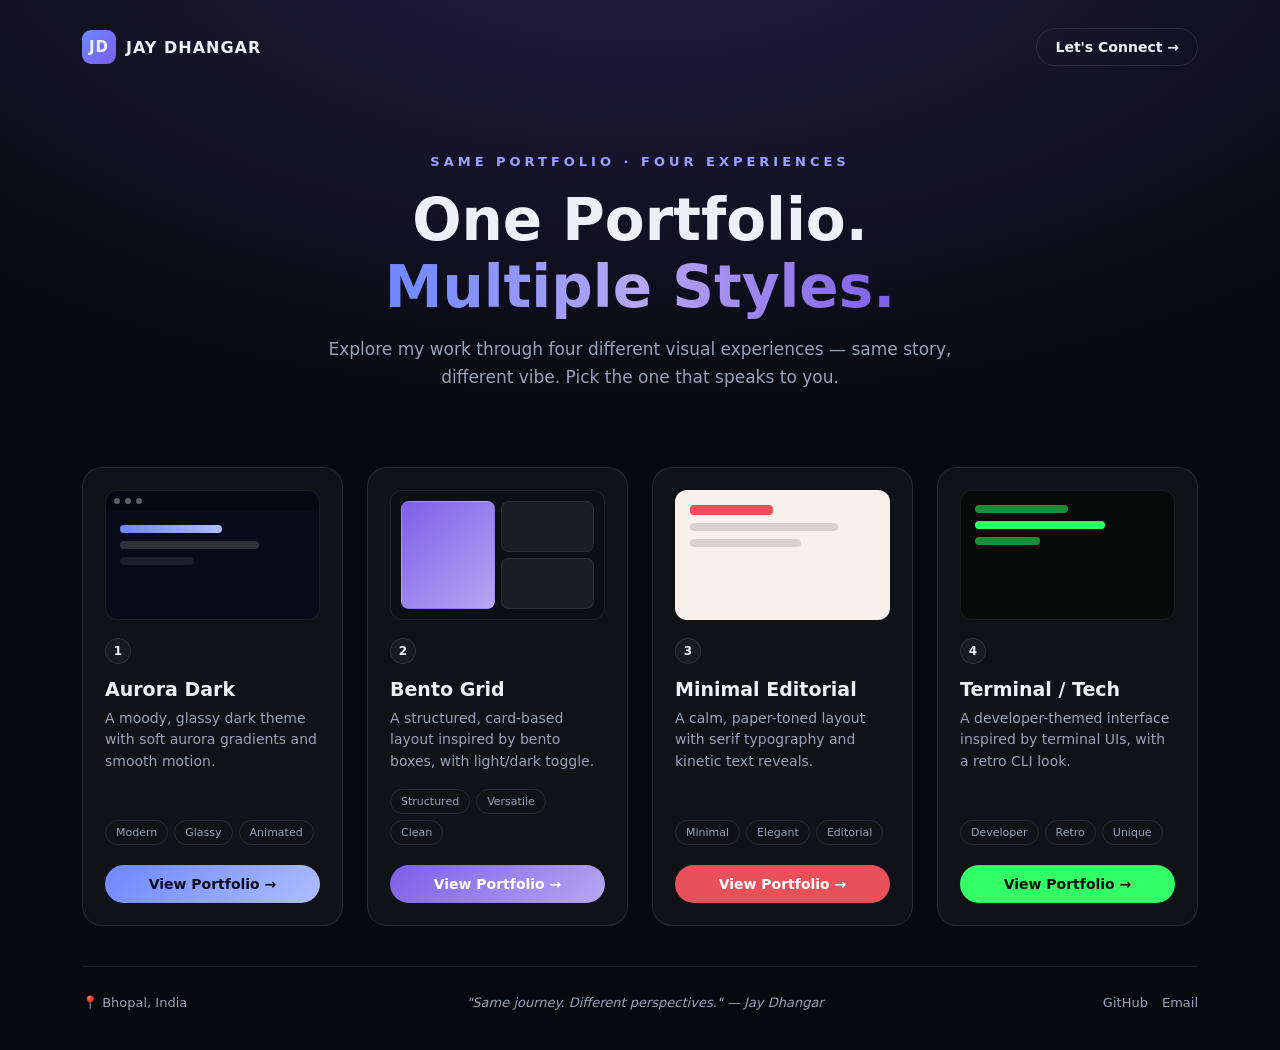
==== index.html @ 42e05da4 "Initial plug-and-play portfolio hub with 4 style pages Landing page links out to four standalone por" ====
<!DOCTYPE html>
<html lang="en">
<head>
<meta charset="UTF-8">
<meta name="viewport" content="width=device-width, initial-scale=1.0">
<title>Jay Dhangar | Portfolio Hub</title>
<meta name="description" content="Jay Dhangar — AI Engineer / Generative AI Engineer. Pick a portfolio experience.">
<style>
  :root {
    --bg: #08090f; --bg2: #0d0f18; --text: #eef0f8; --muted: #9aa1b8;
    --border: rgba(255,255,255,0.1); --glass: rgba(255,255,255,0.04);
  }
  * { box-sizing: border-box; margin: 0; padding: 0; }
  body {
    background: radial-gradient(ellipse 80% 50% at 50% -10%, rgba(124,95,232,0.25), transparent),
                var(--bg);
    color: var(--text); font-family: 'Segoe UI', system-ui, sans-serif;
    min-height: 100vh; -webkit-font-smoothing: antialiased;
  }
  .wrap { max-width: 1180px; margin: 0 auto; padding: 0 32px; }

  header { display: flex; align-items: center; justify-content: space-between; padding: 28px 0; }
  .logo { display: flex; align-items: center; gap: 10px; font-weight: 700; letter-spacing: 1px; }
  .logo .mark {
    width: 34px; height: 34px; border-radius: 9px;
    background: linear-gradient(135deg, #6d87ff, #7c5fe8);
    display: flex; align-items: center; justify-content: center; font-size: 15px;
  }
  .connect {
    color: var(--text); text-decoration: none; font-size: 14px; font-weight: 600;
    border: 1px solid var(--border); padding: 10px 18px; border-radius: 30px;
    display: inline-flex; align-items: center; gap: 8px; transition: all .2s;
  }
  .connect:hover { background: var(--glass); border-color: rgba(255,255,255,0.25); }

  .hero { text-align: center; padding: 60px 0 20px; }
  .eyebrow {
    color: #9aa1ff; font-size: 13px; font-weight: 700; letter-spacing: 4px; text-transform: uppercase;
  }
  h1 { font-size: clamp(34px, 6vw, 58px); margin: 18px 0 16px; line-height: 1.15; }
  h1 .grad {
    background: linear-gradient(90deg, #6d87ff, #b6a7f2, #7c5fe8);
    -webkit-background-clip: text; background-clip: text; color: transparent;
  }
  .sub { color: var(--muted); font-size: 17px; max-width: 640px; margin: 0 auto; line-height: 1.6; }

  .grid {
    display: grid; grid-template-columns: repeat(auto-fit, minmax(250px, 1fr));
    gap: 24px; padding: 56px 0 40px;
  }
  .card {
    background: var(--glass); border: 1px solid var(--border); border-radius: 20px;
    padding: 22px; display: flex; flex-direction: column; text-decoration: none; color: var(--text);
    transition: transform .25s ease, border-color .25s ease, box-shadow .25s ease;
  }
  .card:hover { transform: translateY(-6px); border-color: var(--acc, rgba(255,255,255,0.3));
    box-shadow: 0 16px 40px -12px rgba(0,0,0,0.5); }

  .preview {
    height: 130px; border-radius: 12px; margin-bottom: 18px; position: relative; overflow: hidden;
    border: 1px solid rgba(255,255,255,0.08);
  }
  .preview .bar { height: 20px; background: rgba(0,0,0,0.25); display: flex; align-items: center; gap: 5px; padding: 0 8px; }
  .preview .bar span { width: 6px; height: 6px; border-radius: 50%; background: rgba(255,255,255,0.35); }
  .preview .body { padding: 14px; }
  .preview .ln { height: 8px; border-radius: 4px; margin-bottom: 8px; }

  .num {
    width: 26px; height: 26px; border-radius: 50%; font-size: 12px; font-weight: 700;
    display: flex; align-items: center; justify-content: center; margin-bottom: 14px;
    background: var(--glass); border: 1px solid var(--border);
  }
  .card h3 { font-size: 19px; margin-bottom: 8px; }
  .card p.desc { color: var(--muted); font-size: 14px; line-height: 1.55; margin-bottom: 16px; flex: 1; }
  .tags { display: flex; flex-wrap: wrap; gap: 6px; margin-bottom: 20px; }
  .tags span {
    font-size: 11px; padding: 5px 10px; border-radius: 20px; border: 1px solid var(--border);
    color: var(--muted);
  }
  .cta {
    display: inline-flex; align-items: center; justify-content: center; gap: 6px;
    padding: 11px 0; border-radius: 30px; font-size: 14px; font-weight: 700;
    background: var(--acc, #fff); color: var(--onacc, #08090f); transition: filter .2s;
  }
  .card:hover .cta { filter: brightness(1.1); }

  /* per-card theme accents */
  .c-aurora { --acc: linear-gradient(135deg,#6d87ff,#aebdff); --onacc:#0a0e1f; }
  .c-aurora .preview { background: #090c18; }
  .c-aurora .preview .ln:nth-child(1) { background: linear-gradient(90deg,#6d87ff,#aebdff); width: 55%; }
  .c-aurora .preview .ln:nth-child(2) { background: rgba(255,255,255,0.15); width: 75%; }
  .c-aurora .preview .ln:nth-child(3) { background: rgba(255,255,255,0.08); width: 40%; }

  .c-bento { --acc: linear-gradient(135deg,#7c5fe8,#b6a7f2); --onacc:#fff; }
  .c-bento .preview { background: #0d0f16; display: grid; grid-template-columns: 1fr 1fr; gap: 6px; padding: 10px; }
  .c-bento .preview .box { border-radius: 8px; background: rgba(255,255,255,0.06); border: 1px solid rgba(255,255,255,0.08); }
  .c-bento .preview .box.a { background: linear-gradient(135deg,#7c5fe8,#b6a7f2); grid-row: span 2; }

  .c-kinetic { --acc: #e8505b; --onacc: #fff; }
  .c-kinetic .preview { background: #f6f2ea; }
  .c-kinetic .preview .ln { background: #16130f22; }
  .c-kinetic .preview .ln:nth-child(1) { background: #e8505b; width: 45%; height: 10px; }
  .c-kinetic .preview .ln:nth-child(2) { width: 80%; }
  .c-kinetic .preview .ln:nth-child(3) { width: 60%; }

  .c-terminal { --acc: #33ff66; --onacc: #07130a; }
  .c-terminal .preview { background: #070a08; font-family: Consolas, monospace; }
  .c-terminal .preview .ln { background: #1c8c38; }
  .c-terminal .preview .ln:nth-child(1) { width: 50%; }
  .c-terminal .preview .ln:nth-child(2) { background: #33ff66; width: 70%; }
  .c-terminal .preview .ln:nth-child(3) { width: 35%; }

  footer {
    border-top: 1px solid var(--border); padding: 28px 0 40px;
    display: flex; align-items: center; justify-content: space-between; flex-wrap: wrap; gap: 16px;
    color: var(--muted); font-size: 13px;
  }
  footer .quote { text-align: center; flex: 1; font-style: italic; }
  footer .social { display: flex; gap: 14px; }
  footer .social a { color: var(--muted); text-decoration: none; }
  footer .social a:hover { color: var(--text); }

  @media (max-width: 640px) {
    header, footer { flex-direction: column; text-align: center; }
  }
</style>
</head>
<body>
  <div class="wrap">
    <header>
      <div class="logo"><span class="mark">JD</span> JAY DHANGAR</div>
      <a class="connect" href="mailto:dhangarjay447@gmail.com">Let's Connect →</a>
    </header>

    <section class="hero">
      <div class="eyebrow">Same Portfolio · Four Experiences</div>
      <h1>One Portfolio.<br><span class="grad">Multiple Styles.</span></h1>
      <p class="sub">Explore my work through four different visual experiences — same story, different vibe. Pick the one that speaks to you.</p>
    </section>

    <div class="grid">
      <a class="card c-aurora" href="portfolio-aurora.html">
        <div class="preview"><div class="bar"><span></span><span></span><span></span></div>
          <div class="body"><div class="ln"></div><div class="ln"></div><div class="ln"></div></div></div>
        <div class="num">1</div>
        <h3>Aurora Dark</h3>
        <p class="desc">A moody, glassy dark theme with soft aurora gradients and smooth motion.</p>
        <div class="tags"><span>Modern</span><span>Glassy</span><span>Animated</span></div>
        <span class="cta">View Portfolio →</span>
      </a>

      <a class="card c-bento" href="portfolio-bento.html">
        <div class="preview"><div class="box a"></div><div class="box"></div><div class="box"></div></div>
        <div class="num">2</div>
        <h3>Bento Grid</h3>
        <p class="desc">A structured, card-based layout inspired by bento boxes, with light/dark toggle.</p>
        <div class="tags"><span>Structured</span><span>Versatile</span><span>Clean</span></div>
        <span class="cta">View Portfolio →</span>
      </a>

      <a class="card c-kinetic" href="portfolio-kinetic.html">
        <div class="preview" style="padding:14px"><div class="ln" style="border-radius:4px;margin-bottom:8px"></div><div class="ln" style="height:8px;border-radius:4px;margin-bottom:8px"></div><div class="ln" style="height:8px;border-radius:4px"></div></div>
        <div class="num">3</div>
        <h3>Minimal Editorial</h3>
        <p class="desc">A calm, paper-toned layout with serif typography and kinetic text reveals.</p>
        <div class="tags"><span>Minimal</span><span>Elegant</span><span>Editorial</span></div>
        <span class="cta">View Portfolio →</span>
      </a>

      <a class="card c-terminal" href="portfolio-terminal.html">
        <div class="preview" style="padding:14px"><div class="ln" style="height:8px;border-radius:4px;margin-bottom:8px"></div><div class="ln" style="height:8px;border-radius:4px;margin-bottom:8px"></div><div class="ln" style="height:8px;border-radius:4px"></div></div>
        <div class="num">4</div>
        <h3>Terminal / Tech</h3>
        <p class="desc">A developer-themed interface inspired by terminal UIs, with a retro CLI look.</p>
        <div class="tags"><span>Developer</span><span>Retro</span><span>Unique</span></div>
        <span class="cta">View Portfolio →</span>
      </a>
    </div>

    <footer>
      <span>📍 Bhopal, India</span>
      <span class="quote">"Same journey. Different perspectives." — Jay Dhangar</span>
      <div class="social">
        <a href="https://github.com/JayDhangar" target="_blank">GitHub</a>
        <a href="mailto:dhangarjay447@gmail.com">Email</a>
      </div>
    </footer>
  </div>
</body>
</html>
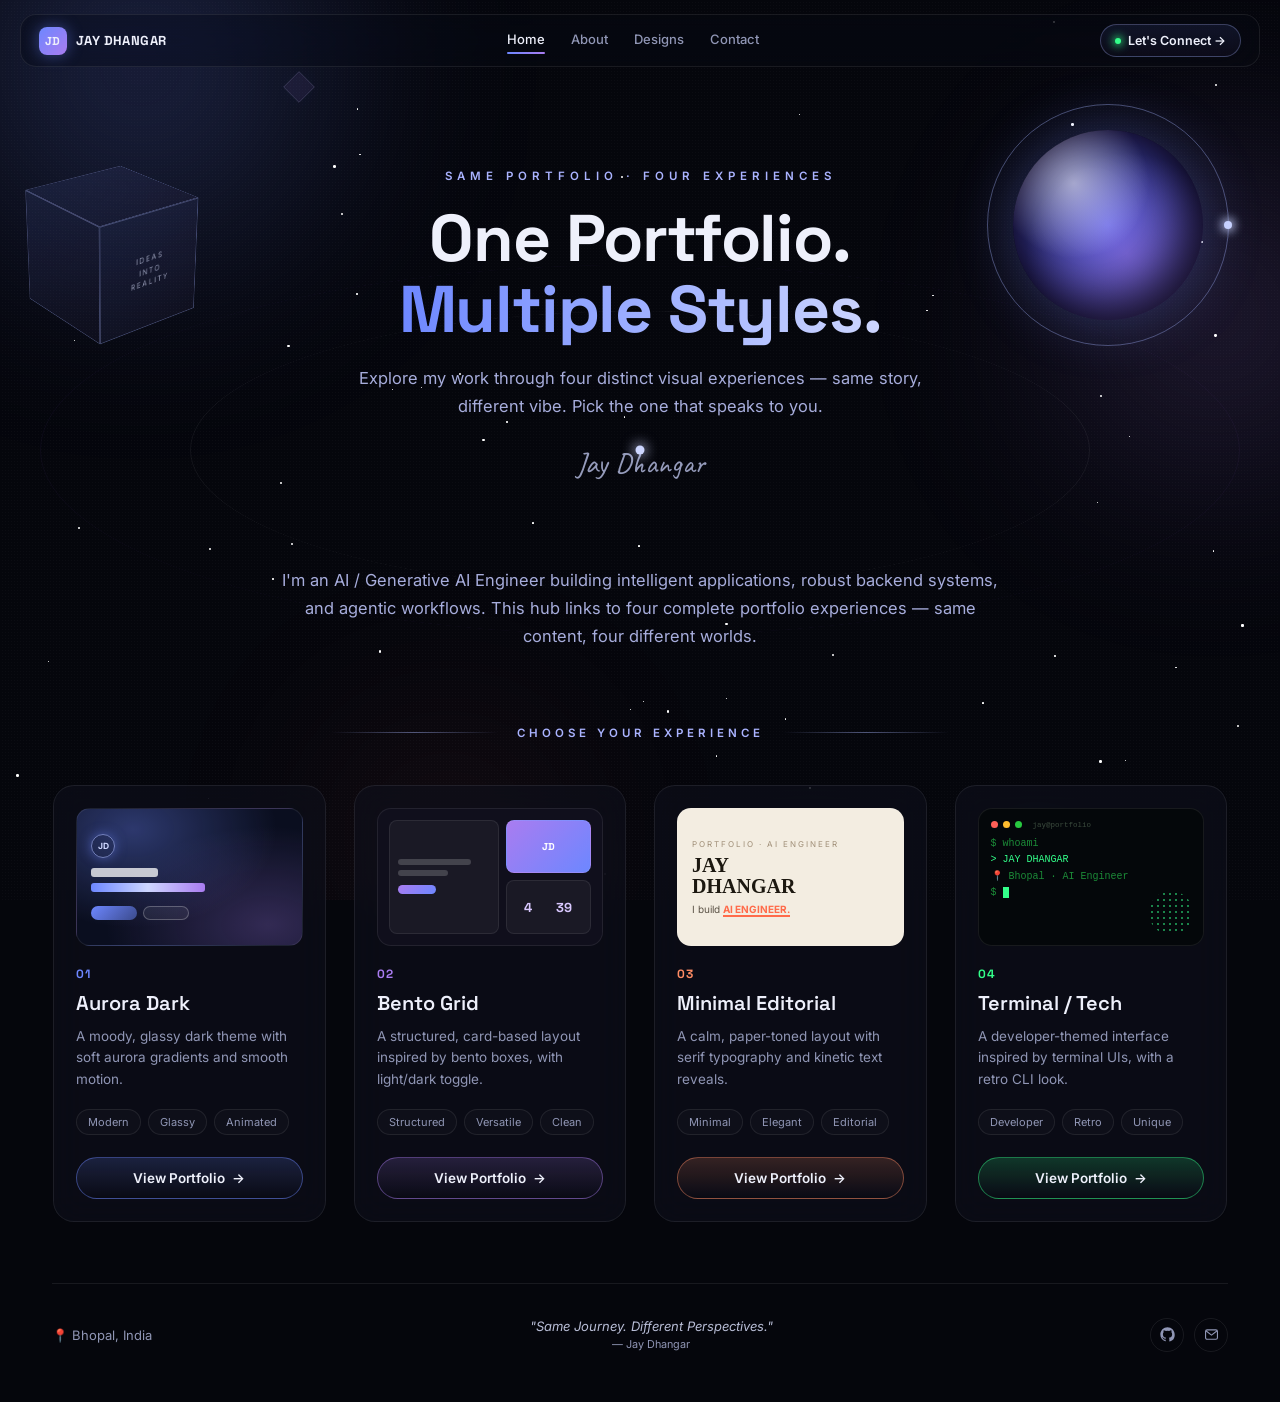
==== commit d5874d5f: "Rebuild landing page as a cinematic interactive design selector - Move portfolio HTML files into a p" ====
--- a/index.html
+++ b/index.html
@@ -4,187 +4,640 @@
 <meta charset="UTF-8">
 <meta name="viewport" content="width=device-width, initial-scale=1.0">
 <title>Jay Dhangar | Portfolio Hub</title>
-<meta name="description" content="Jay Dhangar — AI Engineer / Generative AI Engineer. Pick a portfolio experience.">
+<meta name="description" content="Jay Dhangar — AI Engineer / Generative AI Engineer. One portfolio, four visual experiences.">
+<link rel="preconnect" href="https://fonts.googleapis.com">
+<link rel="preconnect" href="https://fonts.gstatic.com" crossorigin>
+<link href="https://fonts.googleapis.com/css2?family=Space+Grotesk:wght@400;500;600;700&family=Inter:wght@400;500;600&family=Caveat:wght@600&display=swap" rel="stylesheet">
 <style>
   :root {
-    --bg: #08090f; --bg2: #0d0f18; --text: #eef0f8; --muted: #9aa1b8;
-    --border: rgba(255,255,255,0.1); --glass: rgba(255,255,255,0.04);
+    --bg: #05060c;
+    --text: #eef0fb;
+    --muted: #9096b5;
+    --border: rgba(255,255,255,0.08);
+    --glass: rgba(255,255,255,0.035);
+    --ease: cubic-bezier(.16,.84,.44,1);
   }
   * { box-sizing: border-box; margin: 0; padding: 0; }
+  html { scroll-behavior: smooth; }
   body {
-    background: radial-gradient(ellipse 80% 50% at 50% -10%, rgba(124,95,232,0.25), transparent),
-                var(--bg);
-    color: var(--text); font-family: 'Segoe UI', system-ui, sans-serif;
-    min-height: 100vh; -webkit-font-smoothing: antialiased;
-  }
-  .wrap { max-width: 1180px; margin: 0 auto; padding: 0 32px; }
-
-  header { display: flex; align-items: center; justify-content: space-between; padding: 28px 0; }
-  .logo { display: flex; align-items: center; gap: 10px; font-weight: 700; letter-spacing: 1px; }
-  .logo .mark {
-    width: 34px; height: 34px; border-radius: 9px;
-    background: linear-gradient(135deg, #6d87ff, #7c5fe8);
-    display: flex; align-items: center; justify-content: center; font-size: 15px;
+    background: var(--bg); color: var(--text);
+    font-family: 'Inter', system-ui, sans-serif;
+    min-height: 100vh; overflow-x: hidden; -webkit-font-smoothing: antialiased;
+    position: relative;
+  }
+  h1, h2, h3, .brand { font-family: 'Space Grotesk', system-ui, sans-serif; }
+  a { color: inherit; }
+  .wrap { max-width: 1240px; margin: 0 auto; padding: 0 32px; position: relative; z-index: 2; }
+
+  /* ================= BACKGROUND LAYERS ================= */
+  .bg-fixed { position: fixed; inset: 0; z-index: 0; overflow: hidden; pointer-events: none; }
+  .bg-fixed .grain {
+    position: absolute; inset: -200px;
+    background-image: radial-gradient(rgba(255,255,255,0.55) 0.6px, transparent 0.6px);
+    background-size: 3px 3px; opacity: 0.045; mix-blend-mode: overlay;
+    animation: grainshift 50s linear infinite;
+  }
+  @keyframes grainshift { to { background-position: 60px 90px; } }
+
+  .blob { position: absolute; border-radius: 50%; filter: blur(90px); opacity: 0.5; animation: drift 28s ease-in-out infinite; }
+  .blob.b1 { width: 46vw; height: 46vw; top: -18vw; left: -12vw; background: radial-gradient(circle, rgba(109,135,255,0.55), transparent 70%); }
+  .blob.b2 { width: 38vw; height: 38vw; top: 8vh; right: -14vw; background: radial-gradient(circle, rgba(169,124,240,0.45), transparent 70%); animation-delay: -8s; animation-duration: 34s; }
+  .blob.b3 { width: 30vw; height: 30vw; bottom: -10vw; left: 20vw; background: radial-gradient(circle, rgba(255,107,107,0.2), transparent 70%); animation-delay: -14s; animation-duration: 32s; }
+  @keyframes drift {
+    0%, 100% { transform: translate(0,0) scale(1); }
+    33% { transform: translate(3vw, 4vh) scale(1.08); }
+    66% { transform: translate(-3vw, -2vh) scale(0.96); }
+  }
+
+  #stars { position: absolute; inset: -5% -5% -5% -5%; animation: starsdrift 140s linear infinite alternate; }
+  @keyframes starsdrift { to { transform: translate(-1.5%, 1.5%); } }
+  .star { position: absolute; width: 2px; height: 2px; background: #fff; border-radius: 50%; animation: twinkle 4s ease-in-out infinite; }
+  @keyframes twinkle { 0%, 100% { opacity: 0.15; } 50% { opacity: 0.9; } }
+
+  .orbit-ring {
+    position: absolute; top: 50%; left: 50%; border: 1px solid rgba(255,255,255,0.06);
+    border-radius: 50%; transform: translate(-50%,-50%) rotateX(72deg); animation: spin 70s linear infinite;
+  }
+  .orbit-ring.r1 { width: 900px; height: 900px; }
+  .orbit-ring.r2 { width: 1200px; height: 1200px; border-color: rgba(169,124,240,0.05); animation-duration: 100s; animation-direction: reverse; }
+  @keyframes spin { to { transform: translate(-50%,-50%) rotateX(72deg) rotate(360deg); } }
+
+  /* floating geometric shapes: outer = scroll parallax (JS), mid = ambient bob (CSS), inner = self rotation (CSS) */
+  .pf-cube { position: absolute; top: 190px; left: 4%; will-change: transform; }
+  .cube-wrap { perspective: 900px; width: 120px; height: 120px; animation: bob 7s ease-in-out infinite; }
+  .cube {
+    position: relative; width: 100%; height: 100%; transform-style: preserve-3d;
+    transform: rotateX(-24deg) rotateY(38deg); animation: cubeSway 11s ease-in-out infinite;
+  }
+  .cube .face {
+    position: absolute; width: 120px; height: 120px; backface-visibility: hidden;
+    border: 1px solid rgba(169,183,255,0.32);
+    background: linear-gradient(135deg, rgba(109,135,255,0.10), rgba(169,124,240,0.04));
+  }
+  .cube .face.front  { transform: translateZ(60px); display:flex; align-items:center; justify-content:center; }
+  .cube .face.back   { transform: translateZ(-60px) rotateY(180deg); }
+  .cube .face.right  { transform: rotateY(90deg) translateZ(60px); }
+  .cube .face.left   { transform: rotateY(-90deg) translateZ(60px); }
+  .cube .face.top    { transform: rotateX(90deg) translateZ(60px); }
+  .cube .face.bottom { transform: rotateX(-90deg) translateZ(60px); }
+  .cube .face.front span { font-size: 8px; letter-spacing: 2px; color: rgba(220,226,255,0.65); text-align: center; line-height: 1.6; }
+  @keyframes cubeSway { 0%,100% { transform: rotateX(-24deg) rotateY(28deg); } 50% { transform: rotateX(-20deg) rotateY(48deg); } }
+  @keyframes bob { 0%,100% { transform: translateY(0); } 50% { transform: translateY(-18px); } }
+
+  .pf-sphere { position: absolute; top: 130px; right: 6%; will-change: transform; }
+  .sphere-wrap { position: relative; width: 190px; height: 190px; animation: bob 9s ease-in-out infinite; animation-delay: -3s; }
+  .sphere {
+    width: 100%; height: 100%; border-radius: 50%; position: relative;
+    background:
+      radial-gradient(circle at 32% 28%, rgba(255,255,255,0.55), transparent 40%),
+      radial-gradient(circle at 60% 65%, rgba(169,124,240,0.5), transparent 60%),
+      radial-gradient(circle at 50% 50%, #4a5ee0, #1a1440 75%);
+    box-shadow: 0 0 60px rgba(109,135,255,0.32), inset -14px -14px 40px rgba(0,0,0,0.5);
+  }
+  .sphere-ring {
+    position: absolute; inset: -26px; border: 1px solid rgba(169,183,255,0.38); border-radius: 50%;
+    animation: ringspin 14s linear infinite;
+  }
+  .sphere-ring::after {
+    content: ''; position: absolute; width: 8px; height: 8px; border-radius: 50%;
+    background: #cdd6ff; box-shadow: 0 0 10px 3px rgba(205,214,255,0.8);
+    top: 50%; left: 100%; margin: -4px 0 0 -4px;
+  }
+  @keyframes ringspin { from { transform: rotate(-18deg) scaleY(0.32); } to { transform: rotate(342deg) scaleY(0.32); } }
+
+  .shard { position: absolute; opacity: 0.45; animation: bob 8s ease-in-out infinite; }
+  .shard svg { display: block; filter: drop-shadow(0 0 10px rgba(109,135,255,0.3)); }
+  .shard.s1 { top: 70px; left: 22%; animation-delay: -2s; width: 34px; }
+  .shard.s2 { bottom: 60px; right: 18%; animation-delay: -5s; width: 26px; }
+
+  @media (max-width: 900px) {
+    .pf-cube, .pf-sphere, .shard, .orbit-ring { display: none; }
+  }
+
+  /* ambient per-card lighting, sits above bg, below content */
+  .ambient-glow {
+    position: fixed; inset: 0; z-index: 1; pointer-events: none; opacity: 0;
+    mix-blend-mode: screen; transition: opacity .8s ease;
+  }
+  .ambient-glow[data-theme="aurora"]   { background: radial-gradient(circle at 25% 15%, rgba(109,135,255,0.4), transparent 62%); }
+  .ambient-glow[data-theme="bento"]    { background: radial-gradient(circle at 75% 20%, rgba(169,124,240,0.4), transparent 62%); }
+  .ambient-glow[data-theme="kinetic"]  { background: radial-gradient(circle at 50% 25%, rgba(255,140,100,0.32), transparent 62%); }
+  .ambient-glow[data-theme="terminal"] { background: radial-gradient(circle at 50% 75%, rgba(51,255,138,0.3), transparent 62%); }
+  .ambient-glow.active { opacity: 1; }
+
+  /* custom cursor */
+  .cursor {
+    position: fixed; top: 0; left: 0; width: 9px; height: 9px; border-radius: 50%;
+    background: #cdd6ff; box-shadow: 0 0 12px 3px rgba(205,214,255,.55);
+    pointer-events: none; z-index: 999; transform: translate(-50%,-50%);
+    display: flex; align-items: center; justify-content: center;
+    transition: width .3s var(--ease), height .3s var(--ease), background .3s ease, box-shadow .3s ease;
+  }
+  .cursor .cursor-label { opacity: 0; font-size: 9px; letter-spacing: 1.5px; font-weight: 700; color: #05060c; transition: opacity .2s ease; white-space: nowrap; }
+  .cursor.hover-card { width: 58px; height: 58px; background: rgba(238,240,251,0.92); box-shadow: 0 0 24px rgba(205,214,255,.35); }
+  .cursor.hover-card .cursor-label { opacity: 1; }
+  body.has-cursor, body.has-cursor a, body.has-cursor .card { cursor: none; }
+
+  /* ================= HEADER ================= */
+  header { position: sticky; top: 0; z-index: 20; padding: 14px 0; }
+  .header-inner {
+    max-width: 1240px; margin: 0 auto; padding: 9px 18px;
+    display: flex; align-items: center; justify-content: space-between;
+    background: rgba(9,10,18,0.42); backdrop-filter: blur(22px) saturate(150%);
+    border: 1px solid var(--border); border-radius: 16px;
+    transition: padding .35s var(--ease), background .35s ease, border-color .3s ease, box-shadow .3s ease;
+  }
+  .header-inner:hover { border-color: rgba(169,183,255,0.24); box-shadow: 0 0 26px -10px rgba(109,135,255,0.32); }
+  .header-inner.scrolled { padding: 6px 16px; background: rgba(7,8,15,0.72); }
+  .brand { display: flex; align-items: center; gap: 9px; font-weight: 700; letter-spacing: 0.4px; font-size: 13px; }
+  .brand .mark {
+    width: 28px; height: 28px; border-radius: 8px; font-size: 11.5px;
+    background: linear-gradient(135deg, #6d87ff, #a97cf0);
+    display: flex; align-items: center; justify-content: center; font-weight: 700;
+    box-shadow: 0 0 16px rgba(109,135,255,0.45);
+  }
+  nav.mainnav { display: flex; gap: 26px; }
+  nav.mainnav a {
+    text-decoration: none; color: var(--muted); font-size: 13px; font-weight: 500;
+    position: relative; padding-bottom: 3px; transition: color .2s ease;
+  }
+  nav.mainnav a:hover, nav.mainnav a.active { color: var(--text); }
+  nav.mainnav a.active::after {
+    content: ''; position: absolute; left: 0; right: 0; bottom: -4px; height: 2px;
+    background: linear-gradient(90deg, #6d87ff, #a97cf0); border-radius: 2px;
   }
   .connect {
-    color: var(--text); text-decoration: none; font-size: 14px; font-weight: 600;
-    border: 1px solid var(--border); padding: 10px 18px; border-radius: 30px;
-    display: inline-flex; align-items: center; gap: 8px; transition: all .2s;
-  }
-  .connect:hover { background: var(--glass); border-color: rgba(255,255,255,0.25); }
-
-  .hero { text-align: center; padding: 60px 0 20px; }
-  .eyebrow {
-    color: #9aa1ff; font-size: 13px; font-weight: 700; letter-spacing: 4px; text-transform: uppercase;
-  }
-  h1 { font-size: clamp(34px, 6vw, 58px); margin: 18px 0 16px; line-height: 1.15; }
-  h1 .grad {
-    background: linear-gradient(90deg, #6d87ff, #b6a7f2, #7c5fe8);
-    -webkit-background-clip: text; background-clip: text; color: transparent;
-  }
-  .sub { color: var(--muted); font-size: 17px; max-width: 640px; margin: 0 auto; line-height: 1.6; }
-
-  .grid {
-    display: grid; grid-template-columns: repeat(auto-fit, minmax(250px, 1fr));
-    gap: 24px; padding: 56px 0 40px;
-  }
+    text-decoration: none; font-size: 12.5px; font-weight: 600;
+    border: 1px solid rgba(169,183,255,0.3); padding: 8px 14px; border-radius: 30px;
+    display: inline-flex; align-items: center; gap: 7px;
+    background: linear-gradient(180deg, rgba(109,135,255,0.1), rgba(169,124,240,0.04));
+    transition: border-color .25s ease, box-shadow .25s ease;
+  }
+  .connect:hover { border-color: rgba(169,183,255,0.65); box-shadow: 0 0 20px rgba(109,135,255,0.35); }
+  .connect .dot { width: 6px; height: 6px; border-radius: 50%; background: #33ff8a; box-shadow: 0 0 8px 2px rgba(51,255,138,0.8); animation: pulse 1.8s ease-in-out infinite; }
+  @keyframes pulse { 0%,100% { opacity: 1; } 50% { opacity: 0.35; } }
+
+  @media (max-width: 760px) { nav.mainnav { display: none; } }
+
+  /* ================= HERO ================= */
+  .hero { text-align: center; padding: 88px 0 28px; position: relative; }
+  .eyebrow-top { color: #aab3ff; font-size: 11.5px; font-weight: 600; letter-spacing: 5px; text-transform: uppercase; opacity: 0.85; }
+  h1.headline { font-size: clamp(36px, 6.4vw, 66px); margin: 20px 0 18px; line-height: 1.08; font-weight: 700; letter-spacing: -1.2px; }
+  h1.headline .grad {
+    background: linear-gradient(90deg, #6d87ff, #cdd6ff, #a97cf0, #6d87ff);
+    background-size: 300% auto; -webkit-background-clip: text; background-clip: text; color: transparent;
+    animation: gradflow 8s linear infinite;
+  }
+  @keyframes gradflow { to { background-position: 300% center; } }
+  .sub { color: #a7addc; font-size: 16.5px; max-width: 600px; margin: 0 auto; line-height: 1.7; }
+  .signature { font-family: 'Caveat', cursive; font-size: 30px; color: rgba(205,214,255,0.72); margin-top: 24px; transform: rotate(-2deg); display: inline-block; }
+
+  .reveal { opacity: 0; transform: translateY(28px); transition: opacity .8s var(--ease), transform .8s var(--ease); }
+  .reveal.in { opacity: 1; transform: translateY(0); }
+
+  /* choose-your-experience transition */
+  .choose { display: flex; align-items: center; gap: 18px; max-width: 620px; margin: 76px auto 0; }
+  .choose-line { flex: 1; height: 1px; background: linear-gradient(90deg, transparent, rgba(169,183,255,.45), transparent); position: relative; overflow: hidden; }
+  .choose-line::after {
+    content: ''; position: absolute; top: 0; bottom: 0; width: 40%; left: -40%;
+    background: linear-gradient(90deg, transparent, rgba(255,255,255,.9), transparent);
+    animation: sweep 5s ease-in-out infinite;
+  }
+  @keyframes sweep { 0% { left: -40%; } 100% { left: 100%; } }
+  .choose-text { font-size: 11.5px; letter-spacing: 4px; text-transform: uppercase; color: #aab3ff; white-space: nowrap; font-weight: 600; }
+
+  /* ================= CARDS ================= */
+  .grid { display: grid; grid-template-columns: repeat(auto-fit, minmax(255px, 1fr)); gap: 26px; padding: 44px 0 30px; perspective: 1400px; }
   .card {
-    background: var(--glass); border: 1px solid var(--border); border-radius: 20px;
-    padding: 22px; display: flex; flex-direction: column; text-decoration: none; color: var(--text);
-    transition: transform .25s ease, border-color .25s ease, box-shadow .25s ease;
-  }
-  .card:hover { transform: translateY(-6px); border-color: var(--acc, rgba(255,255,255,0.3));
-    box-shadow: 0 16px 40px -12px rgba(0,0,0,0.5); }
+    --acc: #6d87ff; --mx: 50%; --my: 50%; --shx: 0px; --shy: 0px;
+    position: relative; border-radius: 22px; padding: 1px;
+    text-decoration: none; color: var(--text);
+    transform-style: preserve-3d; transition: transform .6s var(--ease), box-shadow .4s ease;
+  }
+  .card-inner {
+    position: relative; border-radius: 21px; height: 100%;
+    background: rgba(16,18,30,0.55); backdrop-filter: blur(16px);
+    border: 1px solid var(--border);
+    padding: 22px; display: flex; flex-direction: column; overflow: hidden;
+    transition: border-color .3s ease;
+  }
+  .card-inner::before {
+    content: ''; position: absolute; inset: 0; border-radius: 21px; opacity: 0; pointer-events: none;
+    background: radial-gradient(320px circle at var(--mx) var(--my), color-mix(in srgb, var(--acc) 28%, transparent), transparent 60%);
+    transition: opacity .3s ease;
+  }
+  .card:hover .card-inner::before { opacity: 1; }
+  .card:hover .card-inner { border-color: color-mix(in srgb, var(--acc) 55%, transparent); }
+  .card:hover {
+    box-shadow: var(--shx) var(--shy) 45px -14px rgba(0,0,0,0.6),
+                0 26px 60px -22px color-mix(in srgb, var(--acc) 42%, transparent),
+                0 0 0 1px color-mix(in srgb, var(--acc) 22%, transparent);
+  }
+  .card-inner::after {
+    content: ''; position: absolute; inset: -1px; border-radius: 22px; padding: 1px; opacity: 0;
+    background: conic-gradient(from calc(var(--mx) * 1deg), var(--acc), transparent 30%, transparent 70%, var(--acc));
+    -webkit-mask: linear-gradient(#000 0 0) content-box, linear-gradient(#000 0 0);
+    -webkit-mask-composite: xor; mask-composite: exclude; transition: opacity .3s ease; pointer-events: none;
+  }
+  .card:hover .card-inner::after { opacity: 0.5; }
+  .sheen {
+    position: absolute; inset: 0; pointer-events: none; opacity: 0; transition: opacity .35s ease;
+    background: linear-gradient(115deg, transparent 32%, rgba(255,255,255,.09) 48%, transparent 64%);
+  }
+  .card:hover .sheen { opacity: 1; }
 
   .preview {
-    height: 130px; border-radius: 12px; margin-bottom: 18px; position: relative; overflow: hidden;
-    border: 1px solid rgba(255,255,255,0.08);
-  }
-  .preview .bar { height: 20px; background: rgba(0,0,0,0.25); display: flex; align-items: center; gap: 5px; padding: 0 8px; }
-  .preview .bar span { width: 6px; height: 6px; border-radius: 50%; background: rgba(255,255,255,0.35); }
-  .preview .body { padding: 14px; }
-  .preview .ln { height: 8px; border-radius: 4px; margin-bottom: 8px; }
-
-  .num {
-    width: 26px; height: 26px; border-radius: 50%; font-size: 12px; font-weight: 700;
-    display: flex; align-items: center; justify-content: center; margin-bottom: 14px;
-    background: var(--glass); border: 1px solid var(--border);
-  }
-  .card h3 { font-size: 19px; margin-bottom: 8px; }
-  .card p.desc { color: var(--muted); font-size: 14px; line-height: 1.55; margin-bottom: 16px; flex: 1; }
-  .tags { display: flex; flex-wrap: wrap; gap: 6px; margin-bottom: 20px; }
-  .tags span {
-    font-size: 11px; padding: 5px 10px; border-radius: 20px; border: 1px solid var(--border);
-    color: var(--muted);
-  }
+    height: 138px; border-radius: 14px; margin-bottom: 20px; position: relative; overflow: hidden;
+    border: 1px solid rgba(255,255,255,0.08); transform: translateZ(20px);
+    transition: transform .5s var(--ease);
+  }
+  .card:hover .preview { transform: translateZ(34px) scale(1.02); }
+
+  .num { font-family: 'Space Grotesk', sans-serif; font-size: 12px; font-weight: 700; letter-spacing: 1px; color: var(--acc); margin-bottom: 8px; transform: translateZ(16px); }
+  .card h3 { font-size: 20px; margin-bottom: 10px; font-weight: 600; transform: translateZ(16px); }
+  .card p.desc { color: var(--muted); font-size: 13.5px; line-height: 1.6; margin-bottom: 18px; flex: 1; transform: translateZ(10px); }
+  .tags { display: flex; flex-wrap: wrap; gap: 7px; margin-bottom: 22px; transform: translateZ(10px); }
+  .tags span { font-size: 11px; padding: 5px 11px; border-radius: 20px; border: 1px solid var(--border); color: var(--muted); background: rgba(255,255,255,0.02); }
   .cta {
-    display: inline-flex; align-items: center; justify-content: center; gap: 6px;
-    padding: 11px 0; border-radius: 30px; font-size: 14px; font-weight: 700;
-    background: var(--acc, #fff); color: var(--onacc, #08090f); transition: filter .2s;
-  }
-  .card:hover .cta { filter: brightness(1.1); }
-
-  /* per-card theme accents */
-  .c-aurora { --acc: linear-gradient(135deg,#6d87ff,#aebdff); --onacc:#0a0e1f; }
-  .c-aurora .preview { background: #090c18; }
-  .c-aurora .preview .ln:nth-child(1) { background: linear-gradient(90deg,#6d87ff,#aebdff); width: 55%; }
-  .c-aurora .preview .ln:nth-child(2) { background: rgba(255,255,255,0.15); width: 75%; }
-  .c-aurora .preview .ln:nth-child(3) { background: rgba(255,255,255,0.08); width: 40%; }
-
-  .c-bento { --acc: linear-gradient(135deg,#7c5fe8,#b6a7f2); --onacc:#fff; }
-  .c-bento .preview { background: #0d0f16; display: grid; grid-template-columns: 1fr 1fr; gap: 6px; padding: 10px; }
-  .c-bento .preview .box { border-radius: 8px; background: rgba(255,255,255,0.06); border: 1px solid rgba(255,255,255,0.08); }
-  .c-bento .preview .box.a { background: linear-gradient(135deg,#7c5fe8,#b6a7f2); grid-row: span 2; }
-
-  .c-kinetic { --acc: #e8505b; --onacc: #fff; }
-  .c-kinetic .preview { background: #f6f2ea; }
-  .c-kinetic .preview .ln { background: #16130f22; }
-  .c-kinetic .preview .ln:nth-child(1) { background: #e8505b; width: 45%; height: 10px; }
-  .c-kinetic .preview .ln:nth-child(2) { width: 80%; }
-  .c-kinetic .preview .ln:nth-child(3) { width: 60%; }
-
-  .c-terminal { --acc: #33ff66; --onacc: #07130a; }
-  .c-terminal .preview { background: #070a08; font-family: Consolas, monospace; }
-  .c-terminal .preview .ln { background: #1c8c38; }
-  .c-terminal .preview .ln:nth-child(1) { width: 50%; }
-  .c-terminal .preview .ln:nth-child(2) { background: #33ff66; width: 70%; }
-  .c-terminal .preview .ln:nth-child(3) { width: 35%; }
-
+    display: inline-flex; align-items: center; justify-content: center; gap: 7px;
+    padding: 12px 0; border-radius: 30px; font-size: 13.5px; font-weight: 600;
+    border: 1px solid color-mix(in srgb, var(--acc) 45%, transparent); color: var(--text);
+    background: linear-gradient(180deg, color-mix(in srgb, var(--acc) 18%, transparent), transparent);
+    transform: translateZ(24px); transition: background .25s ease, border-color .25s ease;
+  }
+  .card:hover .cta { background: linear-gradient(180deg, color-mix(in srgb, var(--acc) 35%, transparent), color-mix(in srgb, var(--acc) 8%, transparent)); border-color: var(--acc); }
+  .cta .arrow { display: inline-block; transition: transform .3s var(--ease); }
+  .card:hover .cta .arrow { transform: translateX(4px); }
+
+  .c-aurora { --acc: #6d87ff; }
+  .c-bento  { --acc: #a97cf0; }
+  .c-kinetic{ --acc: #ff8c64; }
+  .c-terminal{ --acc: #33ff8a; }
+
+  /* ---- preview scenes: faithful mini-mockups of each real portfolio hero ---- */
+  .prev-aurora {
+    padding: 14px; display: flex; flex-direction: column; justify-content: center;
+    background: radial-gradient(ellipse at 25% 15%, rgba(109,135,255,.35), transparent 60%),
+                radial-gradient(ellipse at 85% 85%, rgba(169,124,240,.25), transparent 60%), #0a0e1f;
+  }
+  .prev-aurora .ar-avatar {
+    width: 24px; height: 24px; border-radius: 50%; border: 1px solid rgba(169,183,255,.6);
+    display: flex; align-items: center; justify-content: center; font-size: 8.5px; font-weight: 700;
+    color: #cdd6ff; box-shadow: 0 0 12px rgba(109,135,255,.5); margin-bottom: 10px;
+  }
+  .prev-aurora .ar-name { display: flex; flex-direction: column; gap: 6px; margin-bottom: 14px; }
+  .prev-aurora .ar-l1 { width: 34%; height: 9px; border-radius: 3px; background: rgba(255,255,255,.75); }
+  .prev-aurora .ar-l2 { width: 58%; height: 9px; border-radius: 3px; background: linear-gradient(90deg,#6d87ff,#cdd6ff,#a97cf0); }
+  .prev-aurora .ar-ctas { display: flex; gap: 6px; }
+  .prev-aurora .ar-btn { width: 46px; height: 14px; border-radius: 20px; background: linear-gradient(135deg,#6d87ff,#3b4a8c); }
+  .prev-aurora .ar-btn.o { background: rgba(255,255,255,.06); border: 1px solid rgba(255,255,255,.25); }
+
+  .prev-bento { background: #100f1c; display: grid; grid-template-columns: 1.3fr 1fr; grid-template-rows: 1fr 1fr; gap: 7px; padding: 11px; }
+  .prev-bento .bx { border-radius: 8px; border: 1px solid rgba(255,255,255,.08); background: rgba(255,255,255,.045); padding: 8px; display: flex; flex-direction: column; justify-content: center; gap: 5px; }
+  .prev-bento .bx.a { grid-row: span 2; align-items: flex-start; }
+  .prev-bento .bx-ln { display: block; height: 6px; border-radius: 3px; background: rgba(255,255,255,.18); width: 80%; }
+  .prev-bento .bx-ln.short { width: 55%; }
+  .prev-bento .bx-pill { display: block; margin-top: 4px; width: 38px; height: 9px; border-radius: 20px; background: linear-gradient(135deg,#a97cf0,#6d87ff); }
+  .prev-bento .bx.b { align-items: center; background: linear-gradient(135deg,#a97cf0,#6d87ff); }
+  .prev-bento .bx.b span { font-size: 10px; font-weight: 800; color: #fff; font-family: 'Space Grotesk',sans-serif; }
+  .prev-bento .bx.c { flex-direction: row; align-items: center; justify-content: space-around; }
+  .prev-bento .bx.c b { font-size: 13px; color: #d9c8ff; font-family: 'Space Grotesk',sans-serif; }
+
+  .prev-kinetic { background: #f3ede1; padding: 14px; display: flex; flex-direction: column; justify-content: center; gap: 6px; }
+  .prev-kinetic .kn-kicker { font-size: 8px; letter-spacing: 2px; color: #a08f78; text-transform: uppercase; }
+  .prev-kinetic .kn-name { font-family: Georgia, serif; font-weight: 700; font-size: 20px; line-height: 1.05; color: #1c1810; }
+  .prev-kinetic .kn-rot { font-size: 10px; color: #5b5346; }
+  .prev-kinetic .kn-rot b { color: #ff6b4a; font-weight: 700; border-bottom: 2px solid #ff6b4a; }
+
+  .prev-terminal { background: #04070a; font-family: 'Cascadia Code', Consolas, monospace; padding: 12px; position: relative; }
+  .prev-terminal .dots { display: flex; align-items: center; gap: 5px; margin-bottom: 9px; }
+  .prev-terminal .dots span { width: 7px; height: 7px; border-radius: 50%; }
+  .prev-terminal .dots span:nth-child(1){ background:#ff5f57; } .prev-terminal .dots span:nth-child(2){ background:#febc2e; } .prev-terminal .dots span:nth-child(3){ background:#28c840; }
+  .prev-terminal .dots em { margin-left: 6px; font-style: normal; font-size: 7.5px; color: #3a4a3d; }
+  .prev-terminal .ln { font-size: 10px; color: #1c8c38; margin-bottom: 5px; }
+  .prev-terminal .ln.hi { color: #33ff8a; }
+  .prev-terminal .cursor-blink { display: inline-block; width: 6px; height: 11px; background: #33ff8a; vertical-align: middle; animation: blink 1s step-end infinite; }
+  @keyframes blink { 50% { opacity: 0; } }
+  .prev-terminal .map { position: absolute; right: 10px; bottom: 10px; width: 44px; height: 44px; border-radius: 50%; opacity: .5; background-image: radial-gradient(circle, #33ff8a 1px, transparent 1px); background-size: 6px 6px; }
+
+  /* ================= FOOTER ================= */
   footer {
-    border-top: 1px solid var(--border); padding: 28px 0 40px;
+    border-top: 1px solid var(--border); padding: 34px 0 50px; margin-top: 30px;
     display: flex; align-items: center; justify-content: space-between; flex-wrap: wrap; gap: 16px;
     color: var(--muted); font-size: 13px;
   }
-  footer .quote { text-align: center; flex: 1; font-style: italic; }
-  footer .social { display: flex; gap: 14px; }
-  footer .social a { color: var(--muted); text-decoration: none; }
-  footer .social a:hover { color: var(--text); }
+  footer .quote { text-align: center; flex: 1; font-style: italic; color: #b8bdd6; }
+  footer .quote small { display: block; margin-top: 4px; font-style: normal; color: var(--muted); }
+  footer .social { display: flex; gap: 10px; }
+  footer .social a { width: 34px; height: 34px; border-radius: 50%; border: 1px solid var(--border); display: flex; align-items: center; justify-content: center; text-decoration: none; color: var(--muted); transition: all .2s ease; }
+  footer .social a:hover { color: #fff; border-color: rgba(169,183,255,0.5); box-shadow: 0 0 14px rgba(109,135,255,0.4); }
+  footer .social svg { width: 15px; height: 15px; }
 
   @media (max-width: 640px) {
-    header, footer { flex-direction: column; text-align: center; }
+    header { padding: 10px 0; }
+    .header-inner { padding: 9px 14px; }
+    footer { flex-direction: column; text-align: center; }
+    .hero { padding: 60px 0 10px; }
+    .cursor { display: none; }
+  }
+
+  @media (prefers-reduced-motion: reduce) {
+    *, *::before, *::after { animation-duration: 0.001ms !important; animation-iteration-count: 1 !important; transition-duration: 0.001ms !important; }
   }
 </style>
 </head>
 <body>
-  <div class="wrap">
-    <header>
-      <div class="logo"><span class="mark">JD</span> JAY DHANGAR</div>
-      <a class="connect" href="mailto:dhangarjay447@gmail.com">Let's Connect →</a>
-    </header>
-
+
+  <div class="bg-fixed">
+    <div class="grain"></div>
+    <div class="blob b1"></div>
+    <div class="blob b2"></div>
+    <div class="blob b3"></div>
+    <div id="stars"></div>
+    <div class="orbit-ring r1"></div>
+    <div class="orbit-ring r2"></div>
+
+    <div class="pf-cube">
+      <div class="cube-wrap">
+        <div class="cube">
+          <div class="face front"><span>IDEAS<br>INTO<br>REALITY</span></div>
+          <div class="face back"></div>
+          <div class="face right"></div>
+          <div class="face left"></div>
+          <div class="face top"></div>
+          <div class="face bottom"></div>
+        </div>
+      </div>
+    </div>
+
+    <div class="pf-sphere">
+      <div class="sphere-wrap">
+        <div class="sphere-ring"></div>
+        <div class="sphere"></div>
+      </div>
+    </div>
+
+    <div class="shard s1"><svg viewBox="0 0 40 40"><polygon points="20,2 38,20 20,38 2,20" fill="rgba(169,124,240,0.18)" stroke="rgba(205,196,255,0.5)"/></svg></div>
+    <div class="shard s2"><svg viewBox="0 0 40 40"><polygon points="20,2 38,20 20,38 2,20" fill="rgba(109,135,255,0.18)" stroke="rgba(180,196,255,0.5)"/></svg></div>
+  </div>
+
+  <div class="ambient-glow" data-theme="aurora"></div>
+  <div class="ambient-glow" data-theme="bento"></div>
+  <div class="ambient-glow" data-theme="kinetic"></div>
+  <div class="ambient-glow" data-theme="terminal"></div>
+
+  <div class="cursor" id="cursor"><span class="cursor-label">VIEW</span></div>
+
+  <header>
+    <div class="header-inner wrap" id="headerInner" style="padding:9px 18px;">
+      <div class="brand"><span class="mark">JD</span> JAY DHANGAR</div>
+      <nav class="mainnav">
+        <a href="#top" class="active">Home</a>
+        <a href="#about">About</a>
+        <a href="#designs">Designs</a>
+        <a href="#contact">Contact</a>
+      </nav>
+      <a class="connect" href="mailto:dhangarjay447@gmail.com" data-magnetic><span class="dot"></span> Let's Connect →</a>
+    </div>
+  </header>
+
+  <div class="wrap" id="top">
     <section class="hero">
-      <div class="eyebrow">Same Portfolio · Four Experiences</div>
-      <h1>One Portfolio.<br><span class="grad">Multiple Styles.</span></h1>
-      <p class="sub">Explore my work through four different visual experiences — same story, different vibe. Pick the one that speaks to you.</p>
+      <div class="eyebrow-top reveal in">Same Portfolio · Four Experiences</div>
+      <h1 class="headline reveal in">One Portfolio.<br><span class="grad">Multiple Styles.</span></h1>
+      <p class="sub reveal in">Explore my work through four distinct visual experiences — same story, different vibe. Pick the one that speaks to you.</p>
+      <span class="signature reveal in">Jay Dhangar</span>
     </section>
 
+    <p id="about" class="sub reveal" style="max-width:720px;margin:56px auto 0;text-align:center;">
+      I'm an AI / Generative AI Engineer building intelligent applications, robust backend systems, and agentic
+      workflows. This hub links to four complete portfolio experiences — same content, four different worlds.
+    </p>
+
+    <div class="choose reveal" id="designs">
+      <span class="choose-line"></span>
+      <span class="choose-text">Choose Your Experience</span>
+      <span class="choose-line"></span>
+    </div>
+
     <div class="grid">
-      <a class="card c-aurora" href="portfolio-aurora.html">
-        <div class="preview"><div class="bar"><span></span><span></span><span></span></div>
-          <div class="body"><div class="ln"></div><div class="ln"></div><div class="ln"></div></div></div>
-        <div class="num">1</div>
-        <h3>Aurora Dark</h3>
-        <p class="desc">A moody, glassy dark theme with soft aurora gradients and smooth motion.</p>
-        <div class="tags"><span>Modern</span><span>Glassy</span><span>Animated</span></div>
-        <span class="cta">View Portfolio →</span>
+      <a class="card reveal c-aurora" data-theme="aurora" href="portfolios/portfolio-aurora.html">
+        <div class="card-inner">
+          <div class="sheen"></div>
+          <div class="preview prev-aurora">
+            <div class="ar-avatar">JD</div>
+            <div class="ar-name"><span class="ar-l1"></span><span class="ar-l2"></span></div>
+            <div class="ar-ctas"><span class="ar-btn"></span><span class="ar-btn o"></span></div>
+          </div>
+          <div class="num">01</div>
+          <h3>Aurora Dark</h3>
+          <p class="desc">A moody, glassy dark theme with soft aurora gradients and smooth motion.</p>
+          <div class="tags"><span>Modern</span><span>Glassy</span><span>Animated</span></div>
+          <span class="cta">View Portfolio <span class="arrow">→</span></span>
+        </div>
       </a>
 
-      <a class="card c-bento" href="portfolio-bento.html">
-        <div class="preview"><div class="box a"></div><div class="box"></div><div class="box"></div></div>
-        <div class="num">2</div>
-        <h3>Bento Grid</h3>
-        <p class="desc">A structured, card-based layout inspired by bento boxes, with light/dark toggle.</p>
-        <div class="tags"><span>Structured</span><span>Versatile</span><span>Clean</span></div>
-        <span class="cta">View Portfolio →</span>
+      <a class="card reveal c-bento" data-theme="bento" href="portfolios/portfolio-bento.html">
+        <div class="card-inner">
+          <div class="sheen"></div>
+          <div class="preview prev-bento">
+            <div class="bx a"><span class="bx-ln"></span><span class="bx-ln short"></span><span class="bx-pill"></span></div>
+            <div class="bx b"><span>JD</span></div>
+            <div class="bx c"><b>4</b><b>39</b></div>
+          </div>
+          <div class="num">02</div>
+          <h3>Bento Grid</h3>
+          <p class="desc">A structured, card-based layout inspired by bento boxes, with light/dark toggle.</p>
+          <div class="tags"><span>Structured</span><span>Versatile</span><span>Clean</span></div>
+          <span class="cta">View Portfolio <span class="arrow">→</span></span>
+        </div>
       </a>
 
-      <a class="card c-kinetic" href="portfolio-kinetic.html">
-        <div class="preview" style="padding:14px"><div class="ln" style="border-radius:4px;margin-bottom:8px"></div><div class="ln" style="height:8px;border-radius:4px;margin-bottom:8px"></div><div class="ln" style="height:8px;border-radius:4px"></div></div>
-        <div class="num">3</div>
-        <h3>Minimal Editorial</h3>
-        <p class="desc">A calm, paper-toned layout with serif typography and kinetic text reveals.</p>
-        <div class="tags"><span>Minimal</span><span>Elegant</span><span>Editorial</span></div>
-        <span class="cta">View Portfolio →</span>
+      <a class="card reveal c-kinetic" data-theme="kinetic" href="portfolios/portfolio-kinetic.html">
+        <div class="card-inner">
+          <div class="sheen"></div>
+          <div class="preview prev-kinetic">
+            <div class="kn-kicker">Portfolio · AI Engineer</div>
+            <div class="kn-name">JAY<br>DHANGAR</div>
+            <div class="kn-rot">I build <b>AI ENGINEER.</b></div>
+          </div>
+          <div class="num">03</div>
+          <h3>Minimal Editorial</h3>
+          <p class="desc">A calm, paper-toned layout with serif typography and kinetic text reveals.</p>
+          <div class="tags"><span>Minimal</span><span>Elegant</span><span>Editorial</span></div>
+          <span class="cta">View Portfolio <span class="arrow">→</span></span>
+        </div>
       </a>
 
-      <a class="card c-terminal" href="portfolio-terminal.html">
-        <div class="preview" style="padding:14px"><div class="ln" style="height:8px;border-radius:4px;margin-bottom:8px"></div><div class="ln" style="height:8px;border-radius:4px;margin-bottom:8px"></div><div class="ln" style="height:8px;border-radius:4px"></div></div>
-        <div class="num">4</div>
-        <h3>Terminal / Tech</h3>
-        <p class="desc">A developer-themed interface inspired by terminal UIs, with a retro CLI look.</p>
-        <div class="tags"><span>Developer</span><span>Retro</span><span>Unique</span></div>
-        <span class="cta">View Portfolio →</span>
+      <a class="card reveal c-terminal" data-theme="terminal" href="portfolios/portfolio-terminal.html">
+        <div class="card-inner">
+          <div class="sheen"></div>
+          <div class="preview prev-terminal">
+            <div class="dots"><span></span><span></span><span></span><em>jay@portfolio</em></div>
+            <div class="ln">$ whoami</div>
+            <div class="ln hi">&gt; JAY DHANGAR</div>
+            <div class="ln">📍 Bhopal · AI Engineer</div>
+            <div class="ln">$ <span class="cursor-blink"></span></div>
+            <div class="map"></div>
+          </div>
+          <div class="num">04</div>
+          <h3>Terminal / Tech</h3>
+          <p class="desc">A developer-themed interface inspired by terminal UIs, with a retro CLI look.</p>
+          <div class="tags"><span>Developer</span><span>Retro</span><span>Unique</span></div>
+          <span class="cta">View Portfolio <span class="arrow">→</span></span>
+        </div>
       </a>
     </div>
 
-    <footer>
+    <footer id="contact">
       <span>📍 Bhopal, India</span>
-      <span class="quote">"Same journey. Different perspectives." — Jay Dhangar</span>
+      <span class="quote">"Same Journey. Different Perspectives."<small>— Jay Dhangar</small></span>
       <div class="social">
-        <a href="https://github.com/JayDhangar" target="_blank">GitHub</a>
-        <a href="mailto:dhangarjay447@gmail.com">Email</a>
+        <a href="https://github.com/JayDhangar" target="_blank" aria-label="GitHub">
+          <svg viewBox="0 0 24 24" fill="currentColor"><path d="M12 .5C5.73.5.5 5.73.5 12c0 5.1 3.29 9.4 7.86 10.93.57.1.78-.25.78-.55 0-.27-.01-1.17-.02-2.12-3.2.7-3.88-1.36-3.88-1.36-.52-1.34-1.28-1.7-1.28-1.7-1.04-.72.08-.7.08-.7 1.16.08 1.77 1.2 1.77 1.2 1.03 1.76 2.7 1.25 3.36.96.1-.75.4-1.25.73-1.54-2.55-.29-5.24-1.28-5.24-5.7 0-1.26.45-2.3 1.19-3.11-.12-.29-.52-1.46.11-3.05 0 0 .97-.31 3.18 1.19a11 11 0 0 1 5.79 0c2.2-1.5 3.17-1.19 3.17-1.19.64 1.6.24 2.76.12 3.05.74.81 1.19 1.85 1.19 3.11 0 4.43-2.7 5.4-5.27 5.69.41.36.78 1.08.78 2.18 0 1.57-.01 2.83-.01 3.22 0 .31.2.66.79.55A10.52 10.52 0 0 0 23.5 12C23.5 5.73 18.27.5 12 .5Z"/></svg>
+        </a>
+        <a href="mailto:dhangarjay447@gmail.com" aria-label="Email">
+          <svg viewBox="0 0 24 24" fill="none" stroke="currentColor" stroke-width="1.8"><rect x="2.5" y="4.5" width="19" height="15" rx="2.5"/><path d="m3 6 9 7 9-7"/></svg>
+        </a>
       </div>
     </footer>
   </div>
+
+<script>
+(function() {
+  var reduceMotion = window.matchMedia('(prefers-reduced-motion: reduce)').matches;
+  var fineHover = window.matchMedia('(hover: hover) and (pointer: fine)').matches;
+
+  /* starfield */
+  var starsEl = document.getElementById('stars');
+  var starHTML = '';
+  for (var i = 0; i < 70; i++) {
+    var top = Math.random() * 100, left = Math.random() * 100;
+    var delay = (Math.random() * 4).toFixed(2), dur = (3 + Math.random() * 3).toFixed(2);
+    var size = (Math.random() * 1.6 + 1).toFixed(1);
+    starHTML += '<span class="star" style="top:' + top + '%;left:' + left + '%;width:' + size + 'px;height:' + size + 'px;animation-duration:' + dur + 's;animation-delay:' + delay + 's;"></span>';
+  }
+  starsEl.innerHTML = starHTML;
+
+  /* scroll reveal */
+  var revealEls = document.querySelectorAll('.reveal');
+  if ('IntersectionObserver' in window && !reduceMotion) {
+    var io = new IntersectionObserver(function(entries) {
+      entries.forEach(function(entry, i) {
+        if (entry.isIntersecting) {
+          var el = entry.target;
+          setTimeout(function() { el.classList.add('in'); }, i * 70);
+          io.unobserve(el);
+        }
+      });
+    }, { threshold: 0.15 });
+    revealEls.forEach(function(el) { io.observe(el); });
+  } else {
+    revealEls.forEach(function(el) { el.classList.add('in'); });
+  }
+
+  /* header compact-on-scroll + hero parallax */
+  var headerInner = document.getElementById('headerInner');
+  var pfCube = document.querySelector('.pf-cube');
+  var pfSphere = document.querySelector('.pf-sphere');
+  var scrollTicking = false;
+  function onScroll() {
+    var y = window.scrollY;
+    headerInner.classList.toggle('scrolled', y > 16);
+    if (!reduceMotion) {
+      if (pfCube) pfCube.style.transform = 'translateY(' + (y * 0.12) + 'px)';
+      if (pfSphere) pfSphere.style.transform = 'translateY(' + (y * -0.08) + 'px)';
+    }
+    scrollTicking = false;
+  }
+  window.addEventListener('scroll', function() {
+    if (!scrollTicking) { requestAnimationFrame(onScroll); scrollTicking = true; }
+  }, { passive: true });
+
+  /* ambient lighting synced to hovered card */
+  var ambientMap = {};
+  document.querySelectorAll('.ambient-glow').forEach(function(el) { ambientMap[el.dataset.theme] = el; });
+  var ambientTimer = null;
+  function setAmbient(theme) {
+    clearTimeout(ambientTimer);
+    Object.keys(ambientMap).forEach(function(k) { ambientMap[k].classList.toggle('active', k === theme); });
+  }
+  function clearAmbient() {
+    ambientTimer = setTimeout(function() {
+      Object.keys(ambientMap).forEach(function(k) { ambientMap[k].classList.remove('active'); });
+    }, 150);
+  }
+
+  /* custom cursor */
+  var cursorEl = document.getElementById('cursor');
+  if (fineHover && !reduceMotion) {
+    document.body.classList.add('has-cursor');
+    var tx = innerWidth / 2, ty = innerHeight / 2, cx = tx, cy = ty;
+    window.addEventListener('mousemove', function(e) { tx = e.clientX; ty = e.clientY; });
+    (function raf() {
+      cx += (tx - cx) * 0.22; cy += (ty - cy) * 0.22;
+      cursorEl.style.left = cx + 'px'; cursorEl.style.top = cy + 'px';
+      requestAnimationFrame(raf);
+    })();
+  } else {
+    cursorEl.style.display = 'none';
+  }
+
+  /* magnetic buttons */
+  function magnetic(el, strength) {
+    if (!fineHover || reduceMotion) return;
+    el.addEventListener('mousemove', function(e) {
+      var r = el.getBoundingClientRect();
+      var mx = e.clientX - r.left - r.width / 2;
+      var my = e.clientY - r.top - r.height / 2;
+      el.style.transform = 'translate(' + (mx * strength) + 'px,' + (my * strength) + 'px)';
+    });
+    el.addEventListener('mouseleave', function() { el.style.transform = ''; });
+  }
+  document.querySelectorAll('[data-magnetic]').forEach(function(el) { magnetic(el, 0.25); });
+
+  /* card 3D tilt, cursor glow, preview parallax, dynamic shadow */
+  document.querySelectorAll('.card').forEach(function(card) {
+    var preview = card.querySelector('.preview');
+    var cta = card.querySelector('.cta');
+    var theme = card.dataset.theme;
+
+    card.addEventListener('mouseenter', function() {
+      setAmbient(theme);
+      if (cursorEl) cursorEl.classList.add('hover-card');
+      if (fineHover && !reduceMotion) card.style.transition = 'box-shadow .4s ease';
+    });
+
+    if (fineHover && !reduceMotion) {
+      var raf = null;
+      card.addEventListener('mousemove', function(e) {
+        if (raf) cancelAnimationFrame(raf);
+        raf = requestAnimationFrame(function() {
+          var rect = card.getBoundingClientRect();
+          var x = e.clientX - rect.left, y = e.clientY - rect.top;
+          var px = x / rect.width, py = y / rect.height;
+          var rotY = (px - 0.5) * 12, rotX = (0.5 - py) * 12; // max ~6deg
+          card.style.transform = 'rotateX(' + rotX + 'deg) rotateY(' + rotY + 'deg) translateY(-4px)';
+          card.style.setProperty('--mx', (px * 100) + '%');
+          card.style.setProperty('--my', (py * 100) + '%');
+          card.style.setProperty('--shx', (-rotY * 2) + 'px');
+          card.style.setProperty('--shy', (rotX * -2 + 14) + 'px');
+          if (preview) preview.style.transform = 'translateZ(34px) scale(1.02) translate(' + ((px - 0.5) * -8) + 'px,' + ((py - 0.5) * -8) + 'px)';
+          if (cta) cta.style.transform = 'translateZ(24px) translate(' + ((px - 0.5) * 4) + 'px,' + ((py - 0.5) * 4) + 'px)';
+        });
+      });
+    }
+
+    card.addEventListener('mouseleave', function() {
+      clearAmbient();
+      if (cursorEl) cursorEl.classList.remove('hover-card');
+      card.style.transition = '';
+      card.style.transform = '';
+      if (preview) preview.style.transform = '';
+      if (cta) cta.style.transform = '';
+    });
+  });
+})();
+</script>
 </body>
 </html>
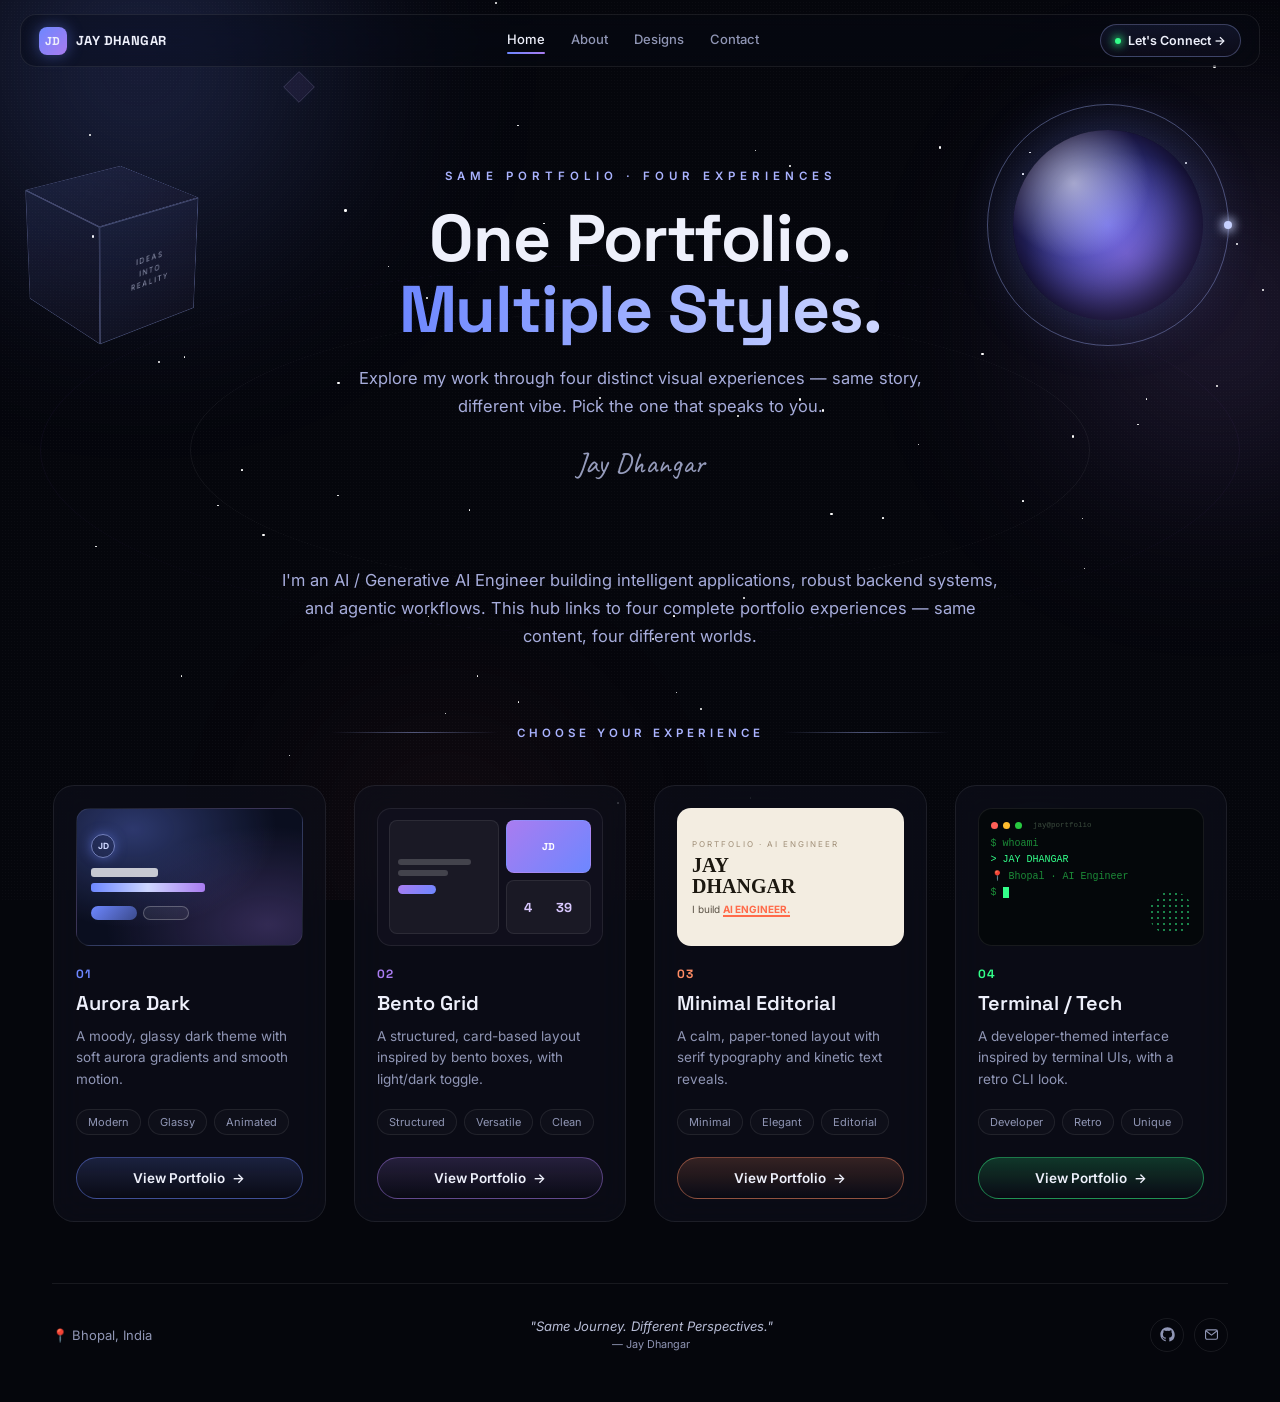
==== commit f3d9aab9: "Replace circular VIEW cursor with subtler card-native hover feedback - Remove the custom cursor enti" ====
--- a/index.html
+++ b/index.html
@@ -125,19 +125,6 @@
   .ambient-glow[data-theme="terminal"] { background: radial-gradient(circle at 50% 75%, rgba(51,255,138,0.3), transparent 62%); }
   .ambient-glow.active { opacity: 1; }
 
-  /* custom cursor */
-  .cursor {
-    position: fixed; top: 0; left: 0; width: 9px; height: 9px; border-radius: 50%;
-    background: #cdd6ff; box-shadow: 0 0 12px 3px rgba(205,214,255,.55);
-    pointer-events: none; z-index: 999; transform: translate(-50%,-50%);
-    display: flex; align-items: center; justify-content: center;
-    transition: width .3s var(--ease), height .3s var(--ease), background .3s ease, box-shadow .3s ease;
-  }
-  .cursor .cursor-label { opacity: 0; font-size: 9px; letter-spacing: 1.5px; font-weight: 700; color: #05060c; transition: opacity .2s ease; white-space: nowrap; }
-  .cursor.hover-card { width: 58px; height: 58px; background: rgba(238,240,251,0.92); box-shadow: 0 0 24px rgba(205,214,255,.35); }
-  .cursor.hover-card .cursor-label { opacity: 1; }
-  body.has-cursor, body.has-cursor a, body.has-cursor .card { cursor: none; }
-
   /* ================= HEADER ================= */
   header { position: sticky; top: 0; z-index: 20; padding: 14px 0; }
   .header-inner {
@@ -209,11 +196,13 @@
   /* ================= CARDS ================= */
   .grid { display: grid; grid-template-columns: repeat(auto-fit, minmax(255px, 1fr)); gap: 26px; padding: 44px 0 30px; perspective: 1400px; }
   .card {
-    --acc: #6d87ff; --mx: 50%; --my: 50%; --shx: 0px; --shy: 0px;
+    --acc: #6d87ff; --mx: 50%; --my: 50%; --shx: 0px; --shy: 14px;
     position: relative; border-radius: 22px; padding: 1px;
     text-decoration: none; color: var(--text);
-    transform-style: preserve-3d; transition: transform .6s var(--ease), box-shadow .4s ease;
-  }
+    transform-style: preserve-3d; transition: transform .6s var(--ease), box-shadow .5s ease;
+  }
+  /* CSS-only fallback lift for touch/coarse-pointer devices (no JS tilt) */
+  .card:hover { transform: translateY(-8px); }
   .card-inner {
     position: relative; border-radius: 21px; height: 100%;
     background: rgba(16,18,30,0.55); backdrop-filter: blur(16px);
@@ -253,8 +242,14 @@
   }
   .card:hover .preview { transform: translateZ(34px) scale(1.02); }
 
-  .num { font-family: 'Space Grotesk', sans-serif; font-size: 12px; font-weight: 700; letter-spacing: 1px; color: var(--acc); margin-bottom: 8px; transform: translateZ(16px); }
-  .card h3 { font-size: 20px; margin-bottom: 10px; font-weight: 600; transform: translateZ(16px); }
+  .num {
+    font-family: 'Space Grotesk', sans-serif; font-size: 12px; font-weight: 700; letter-spacing: 1px;
+    color: var(--acc); margin-bottom: 8px; transform: translateZ(16px);
+    transition: filter .35s ease, text-shadow .35s ease;
+  }
+  .card:hover .num { filter: brightness(1.35); text-shadow: 0 0 14px color-mix(in srgb, var(--acc) 60%, transparent); }
+  .card h3 { font-size: 20px; margin-bottom: 10px; font-weight: 600; transform: translateZ(16px); transition: transform .4s var(--ease); }
+  .card:hover h3 { transform: translateZ(16px) translateY(-2px); }
   .card p.desc { color: var(--muted); font-size: 13.5px; line-height: 1.6; margin-bottom: 18px; flex: 1; transform: translateZ(10px); }
   .tags { display: flex; flex-wrap: wrap; gap: 7px; margin-bottom: 22px; transform: translateZ(10px); }
   .tags span { font-size: 11px; padding: 5px 11px; border-radius: 20px; border: 1px solid var(--border); color: var(--muted); background: rgba(255,255,255,0.02); }
@@ -263,11 +258,15 @@
     padding: 12px 0; border-radius: 30px; font-size: 13.5px; font-weight: 600;
     border: 1px solid color-mix(in srgb, var(--acc) 45%, transparent); color: var(--text);
     background: linear-gradient(180deg, color-mix(in srgb, var(--acc) 18%, transparent), transparent);
-    transform: translateZ(24px); transition: background .25s ease, border-color .25s ease;
-  }
-  .card:hover .cta { background: linear-gradient(180deg, color-mix(in srgb, var(--acc) 35%, transparent), color-mix(in srgb, var(--acc) 8%, transparent)); border-color: var(--acc); }
+    transform: translateZ(24px); transition: background .25s ease, border-color .25s ease, transform .3s var(--ease), box-shadow .3s ease;
+  }
+  .card:hover .cta {
+    background: linear-gradient(180deg, color-mix(in srgb, var(--acc) 35%, transparent), color-mix(in srgb, var(--acc) 8%, transparent));
+    border-color: var(--acc); transform: translateZ(24px) scale(1.02);
+    box-shadow: 0 0 22px -6px color-mix(in srgb, var(--acc) 55%, transparent);
+  }
   .cta .arrow { display: inline-block; transition: transform .3s var(--ease); }
-  .card:hover .cta .arrow { transform: translateX(4px); }
+  .card:hover .cta .arrow { transform: translateX(5px); }
 
   .c-aurora { --acc: #6d87ff; }
   .c-bento  { --acc: #a97cf0; }
@@ -338,7 +337,6 @@
     .header-inner { padding: 9px 14px; }
     footer { flex-direction: column; text-align: center; }
     .hero { padding: 60px 0 10px; }
-    .cursor { display: none; }
   }
 
   @media (prefers-reduced-motion: reduce) {
@@ -385,8 +383,6 @@
   <div class="ambient-glow" data-theme="bento"></div>
   <div class="ambient-glow" data-theme="kinetic"></div>
   <div class="ambient-glow" data-theme="terminal"></div>
-
-  <div class="cursor" id="cursor"><span class="cursor-label">VIEW</span></div>
 
   <header>
     <div class="header-inner wrap" id="headerInner" style="padding:9px 18px;">
@@ -568,21 +564,6 @@
     }, 150);
   }
 
-  /* custom cursor */
-  var cursorEl = document.getElementById('cursor');
-  if (fineHover && !reduceMotion) {
-    document.body.classList.add('has-cursor');
-    var tx = innerWidth / 2, ty = innerHeight / 2, cx = tx, cy = ty;
-    window.addEventListener('mousemove', function(e) { tx = e.clientX; ty = e.clientY; });
-    (function raf() {
-      cx += (tx - cx) * 0.22; cy += (ty - cy) * 0.22;
-      cursorEl.style.left = cx + 'px'; cursorEl.style.top = cy + 'px';
-      requestAnimationFrame(raf);
-    })();
-  } else {
-    cursorEl.style.display = 'none';
-  }
-
   /* magnetic buttons */
   function magnetic(el, strength) {
     if (!fineHover || reduceMotion) return;
@@ -604,8 +585,7 @@
 
     card.addEventListener('mouseenter', function() {
       setAmbient(theme);
-      if (cursorEl) cursorEl.classList.add('hover-card');
-      if (fineHover && !reduceMotion) card.style.transition = 'box-shadow .4s ease';
+      if (fineHover && !reduceMotion) card.style.transition = 'box-shadow .5s ease';
     });
 
     if (fineHover && !reduceMotion) {
@@ -616,21 +596,20 @@
           var rect = card.getBoundingClientRect();
           var x = e.clientX - rect.left, y = e.clientY - rect.top;
           var px = x / rect.width, py = y / rect.height;
-          var rotY = (px - 0.5) * 12, rotX = (0.5 - py) * 12; // max ~6deg
-          card.style.transform = 'rotateX(' + rotX + 'deg) rotateY(' + rotY + 'deg) translateY(-4px)';
+          var rotY = (px - 0.5) * 8, rotX = (0.5 - py) * 6; // max ~4deg / ~3deg
+          card.style.transform = 'rotateX(' + rotX + 'deg) rotateY(' + rotY + 'deg) translateY(-8px)';
           card.style.setProperty('--mx', (px * 100) + '%');
           card.style.setProperty('--my', (py * 100) + '%');
           card.style.setProperty('--shx', (-rotY * 2) + 'px');
-          card.style.setProperty('--shy', (rotX * -2 + 14) + 'px');
+          card.style.setProperty('--shy', (rotX * -2 + 16) + 'px');
           if (preview) preview.style.transform = 'translateZ(34px) scale(1.02) translate(' + ((px - 0.5) * -8) + 'px,' + ((py - 0.5) * -8) + 'px)';
-          if (cta) cta.style.transform = 'translateZ(24px) translate(' + ((px - 0.5) * 4) + 'px,' + ((py - 0.5) * 4) + 'px)';
+          if (cta) cta.style.transform = 'translateZ(24px) scale(1.02) translate(' + ((px - 0.5) * 4) + 'px,' + ((py - 0.5) * 4) + 'px)';
         });
       });
     }
 
     card.addEventListener('mouseleave', function() {
       clearAmbient();
-      if (cursorEl) cursorEl.classList.remove('hover-card');
       card.style.transition = '';
       card.style.transform = '';
       if (preview) preview.style.transform = '';
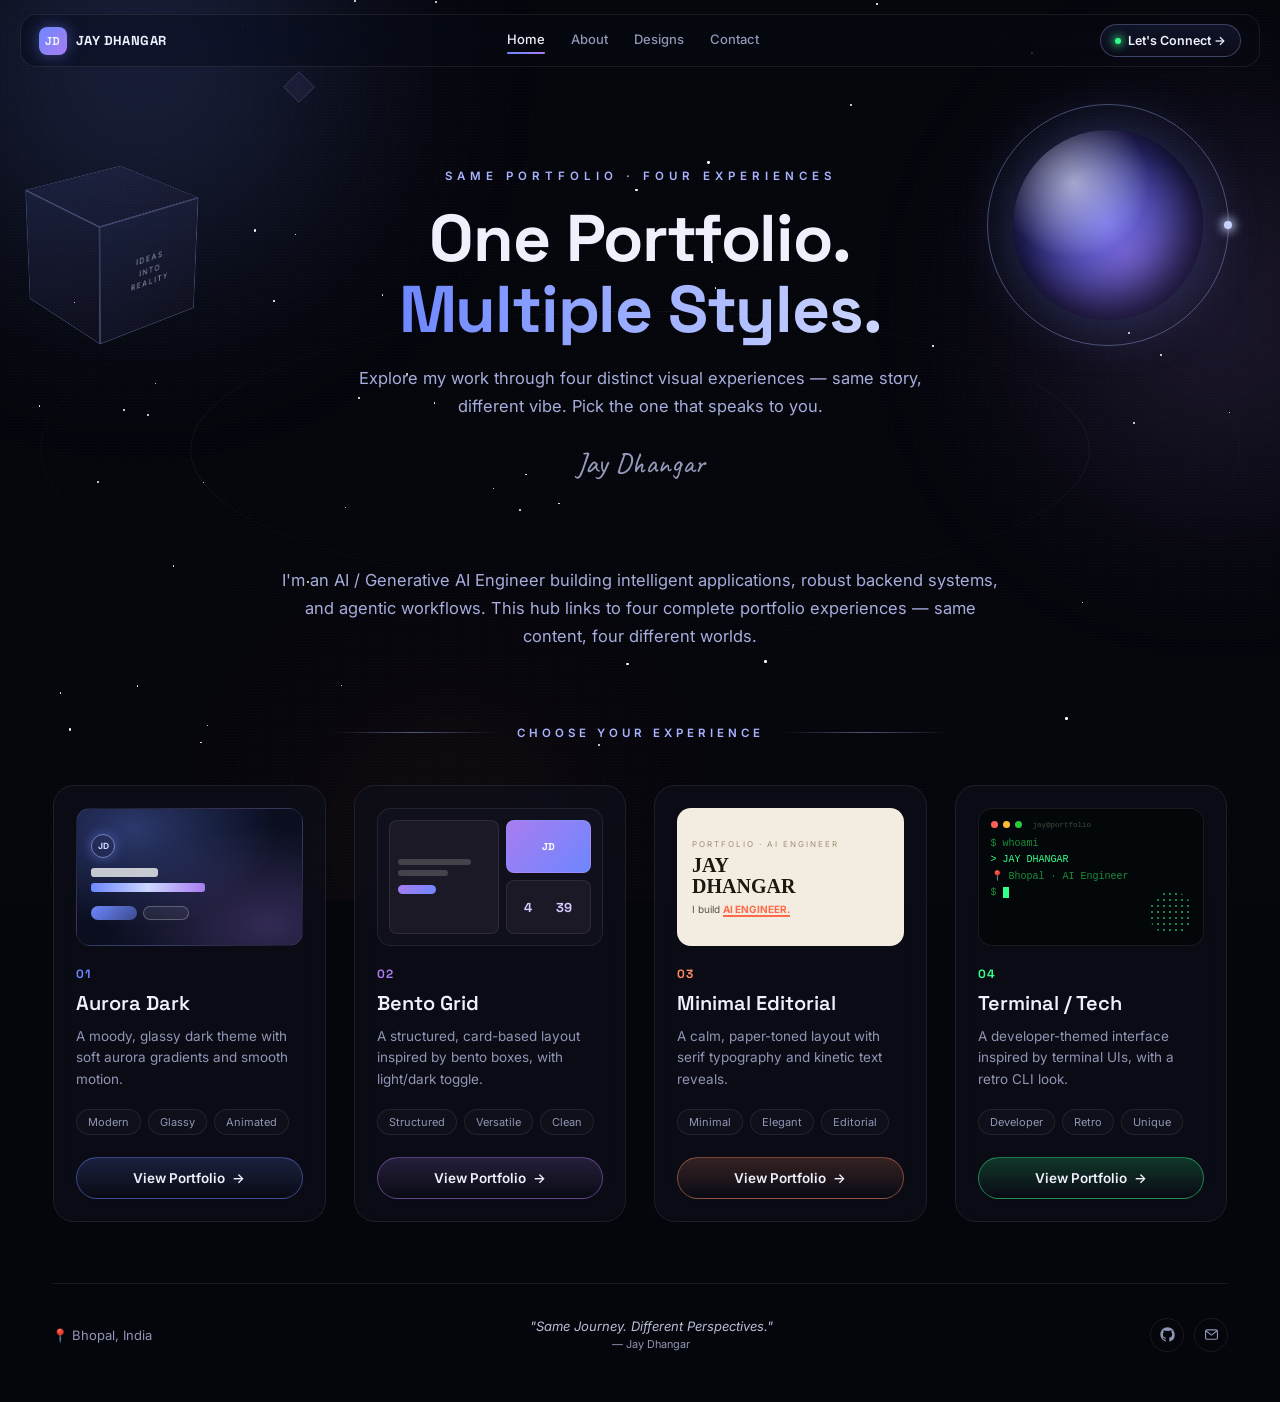
==== commit e17a6cf5: "Polish pass: fix navbar compaction, soften tilt, dim ambient glow - Remove inline padding on #header" ====
--- a/index.html
+++ b/index.html
@@ -28,6 +28,7 @@
   h1, h2, h3, .brand { font-family: 'Space Grotesk', system-ui, sans-serif; }
   a { color: inherit; }
   .wrap { max-width: 1240px; margin: 0 auto; padding: 0 32px; position: relative; z-index: 2; }
+  #top, #about, #designs, #contact { scroll-margin-top: 105px; }
 
   /* ================= BACKGROUND LAYERS ================= */
   .bg-fixed { position: fixed; inset: 0; z-index: 0; overflow: hidden; pointer-events: none; }
@@ -123,7 +124,7 @@
   .ambient-glow[data-theme="bento"]    { background: radial-gradient(circle at 75% 20%, rgba(169,124,240,0.4), transparent 62%); }
   .ambient-glow[data-theme="kinetic"]  { background: radial-gradient(circle at 50% 25%, rgba(255,140,100,0.32), transparent 62%); }
   .ambient-glow[data-theme="terminal"] { background: radial-gradient(circle at 50% 75%, rgba(51,255,138,0.3), transparent 62%); }
-  .ambient-glow.active { opacity: 1; }
+  .ambient-glow.active { opacity: 0.55; }
 
   /* ================= HEADER ================= */
   header { position: sticky; top: 0; z-index: 20; padding: 14px 0; }
@@ -385,7 +386,7 @@
   <div class="ambient-glow" data-theme="terminal"></div>
 
   <header>
-    <div class="header-inner wrap" id="headerInner" style="padding:9px 18px;">
+    <div class="header-inner wrap" id="headerInner">
       <div class="brand"><span class="mark">JD</span> JAY DHANGAR</div>
       <nav class="mainnav">
         <a href="#top" class="active">Home</a>
@@ -596,7 +597,7 @@
           var rect = card.getBoundingClientRect();
           var x = e.clientX - rect.left, y = e.clientY - rect.top;
           var px = x / rect.width, py = y / rect.height;
-          var rotY = (px - 0.5) * 8, rotX = (0.5 - py) * 6; // max ~4deg / ~3deg
+          var rotY = (px - 0.5) * 6, rotX = (0.5 - py) * 4; // max ~3deg / ~2deg
           card.style.transform = 'rotateX(' + rotX + 'deg) rotateY(' + rotY + 'deg) translateY(-8px)';
           card.style.setProperty('--mx', (px * 100) + '%');
           card.style.setProperty('--my', (py * 100) + '%');
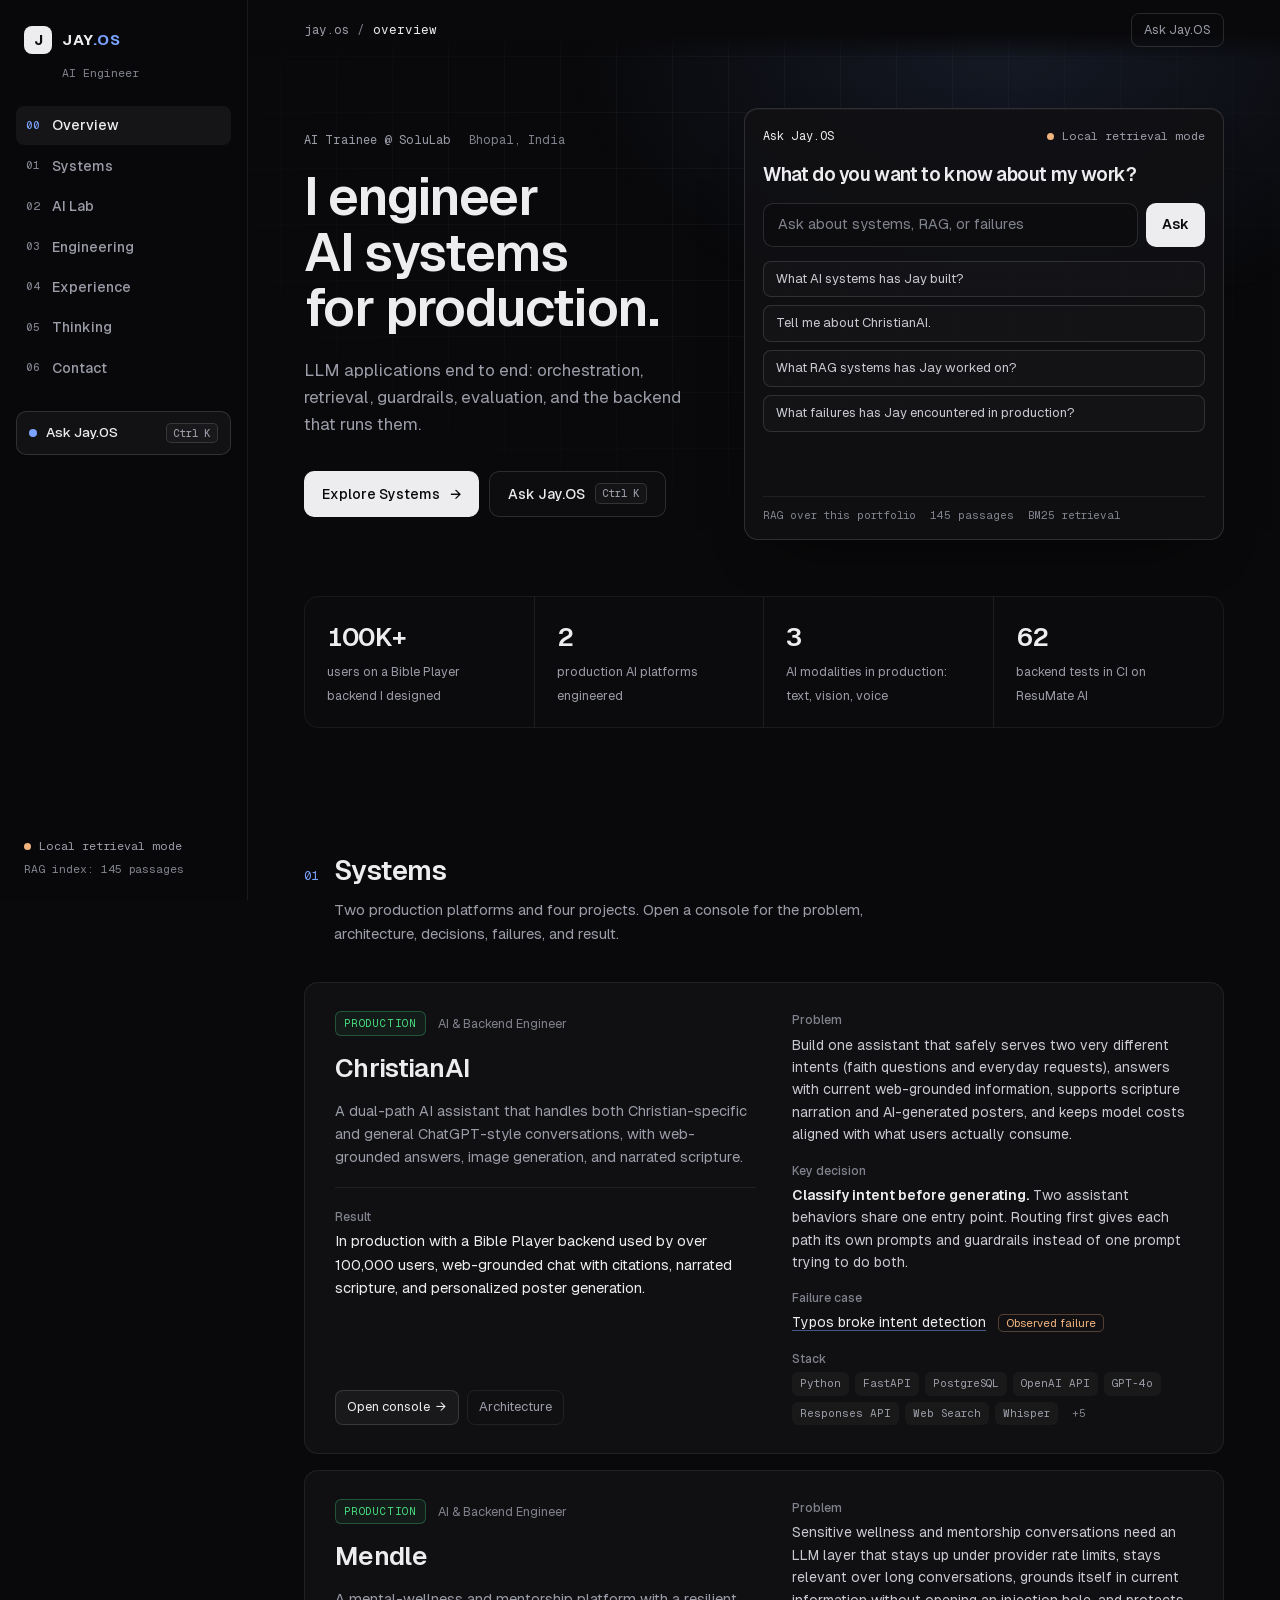
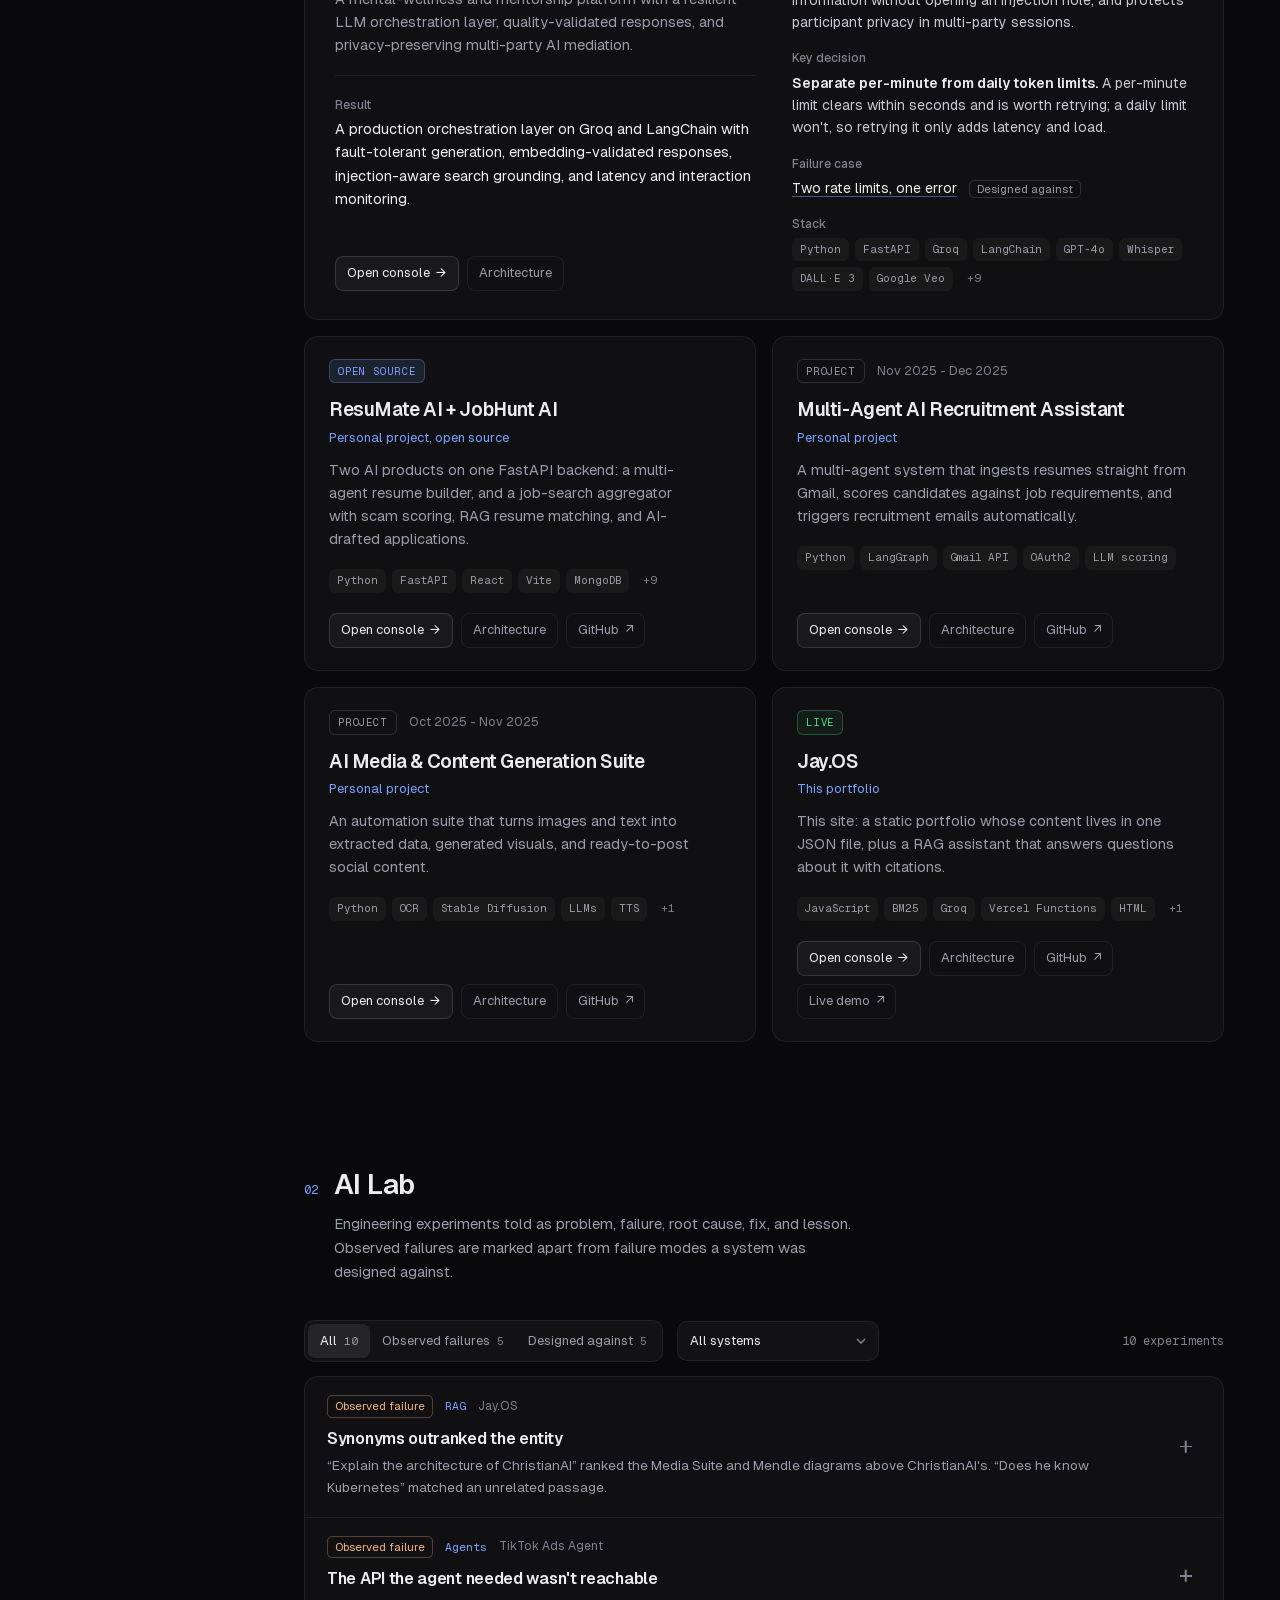
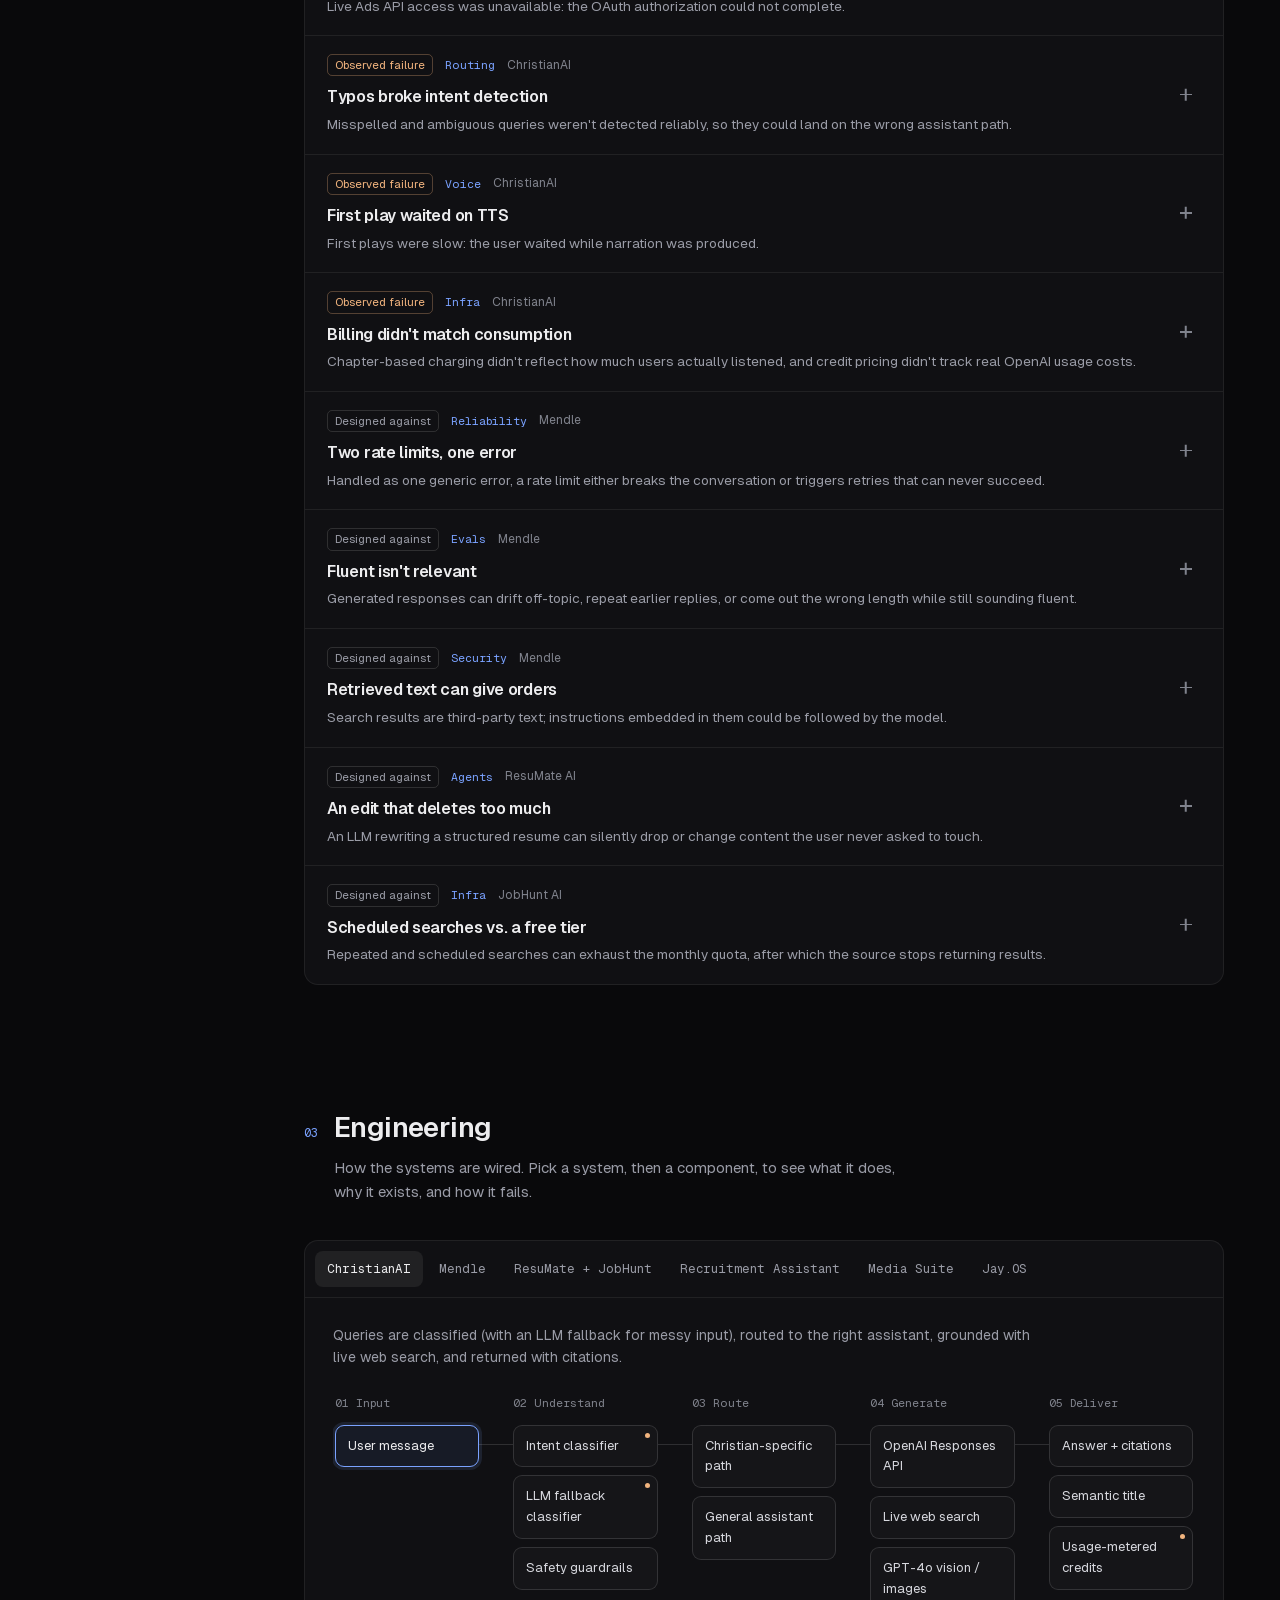
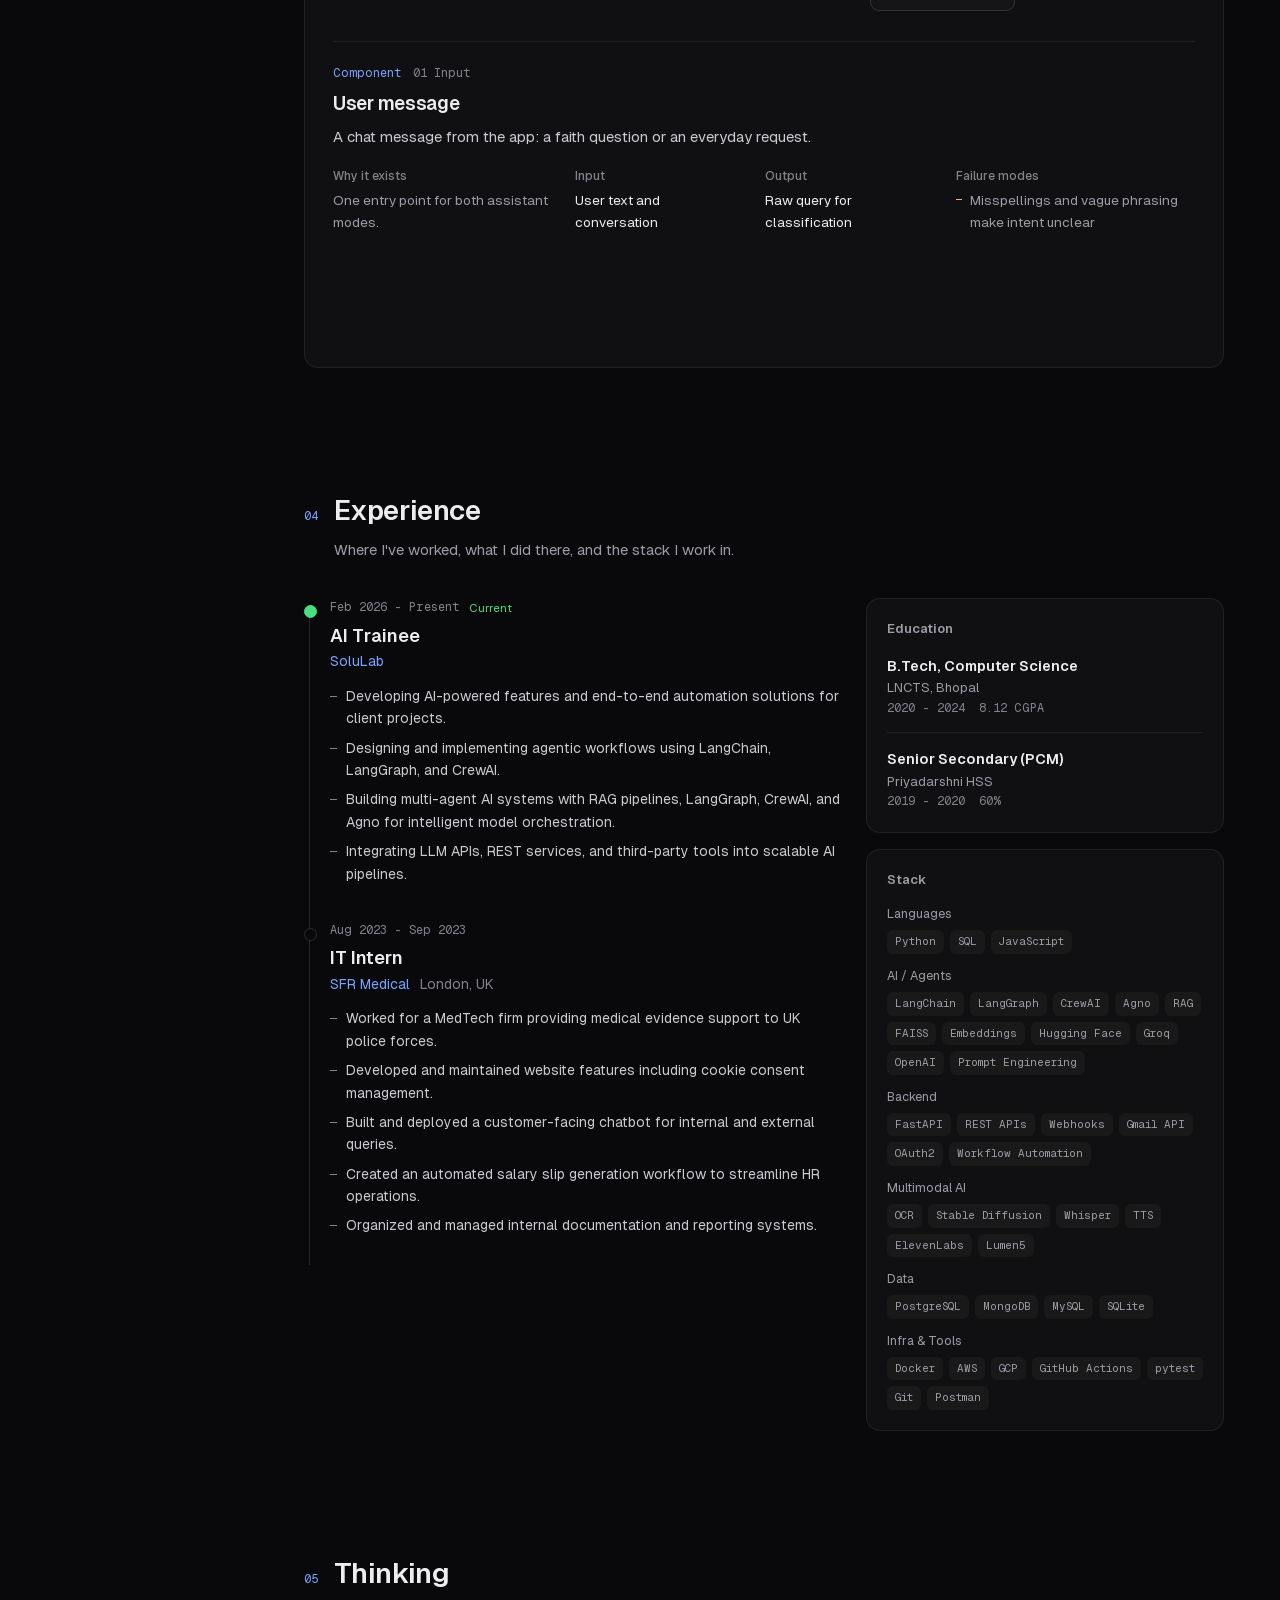
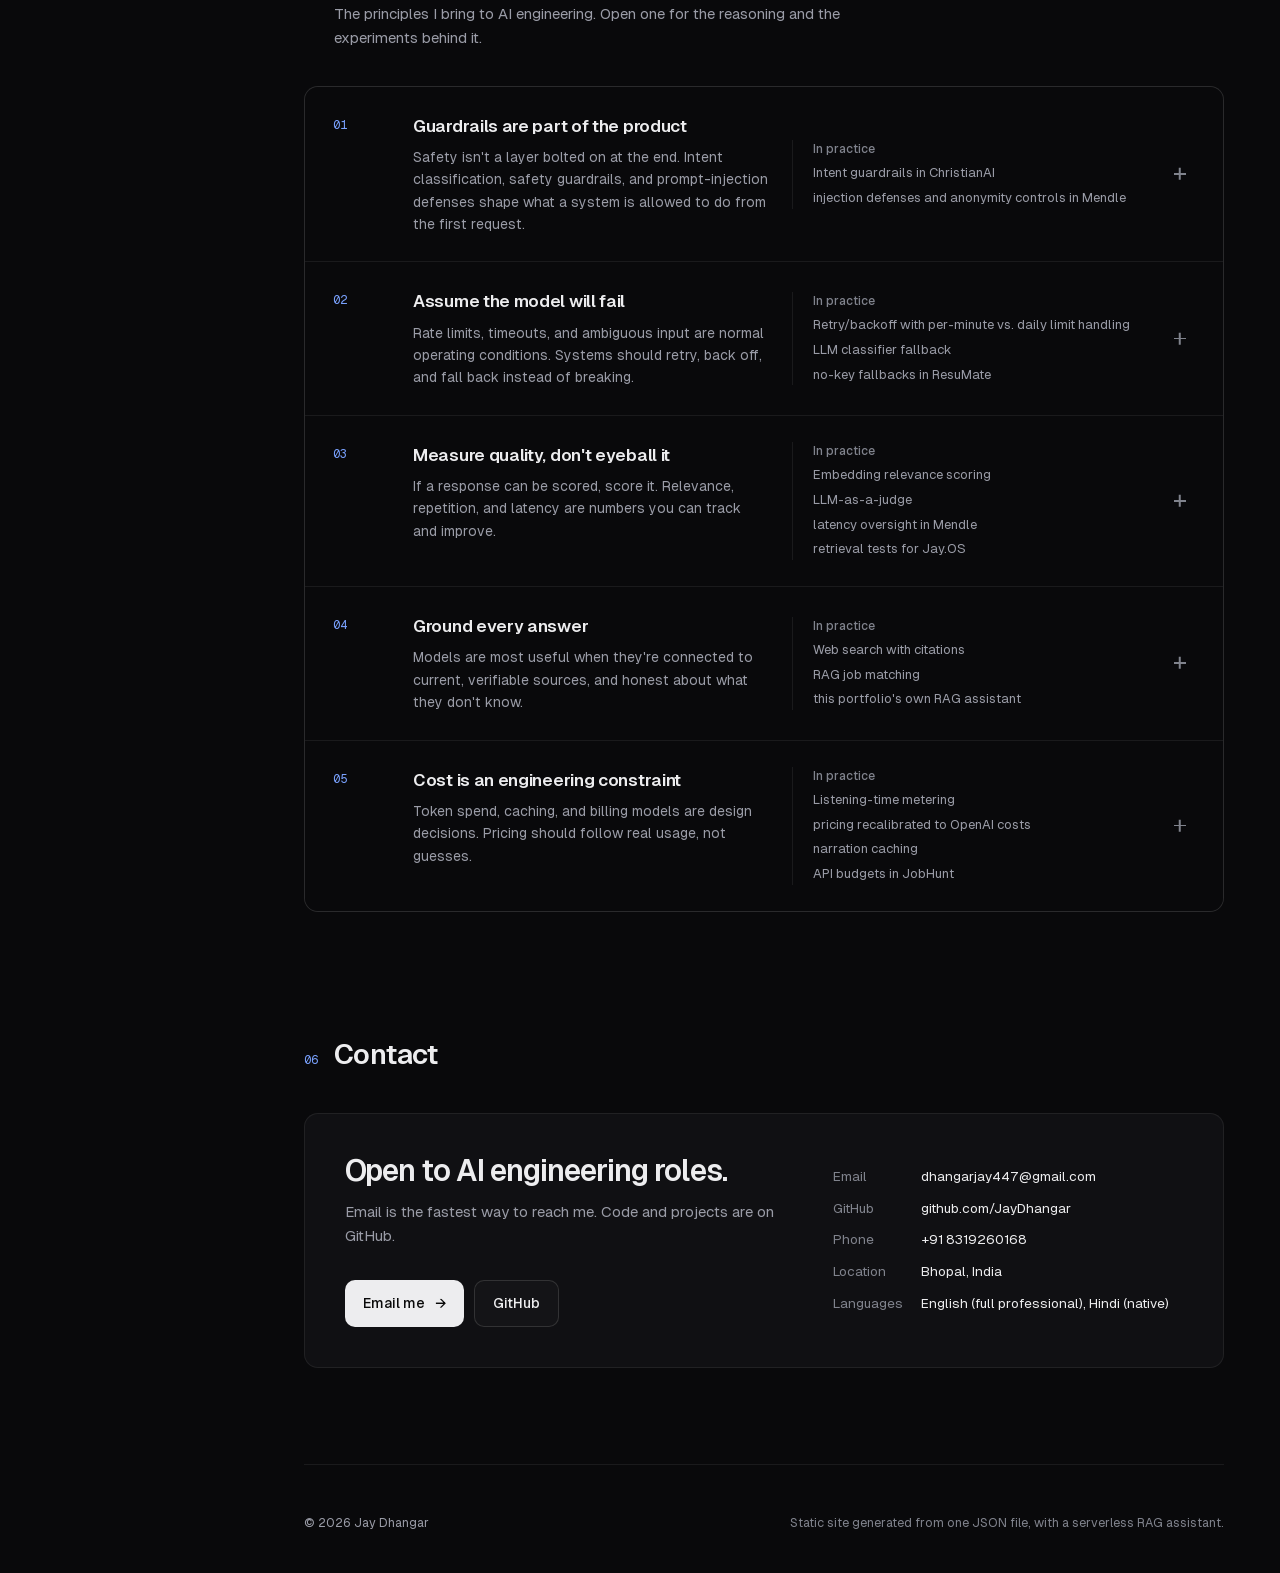
==== commit 047c4770: "updated portfolio Signed-off-by: Jay Dhangar <dhangarjay447@gmail.com>" ====
--- a/index.html
+++ b/index.html
@@ -3,621 +3,124 @@
 <head>
 <meta charset="UTF-8">
 <meta name="viewport" content="width=device-width, initial-scale=1.0">
-<title>Jay Dhangar | Portfolio Hub</title>
-<meta name="description" content="Jay Dhangar — AI Engineer / Generative AI Engineer. One portfolio, four visual experiences.">
-<link rel="preconnect" href="https://fonts.googleapis.com">
-<link rel="preconnect" href="https://fonts.gstatic.com" crossorigin>
-<link href="https://fonts.googleapis.com/css2?family=Space+Grotesk:wght@400;500;600;700&family=Inter:wght@400;500;600&family=Caveat:wght@600&display=swap" rel="stylesheet">
-<style>
-  :root {
-    --bg: #05060c;
-    --text: #eef0fb;
-    --muted: #9096b5;
-    --border: rgba(255,255,255,0.08);
-    --glass: rgba(255,255,255,0.035);
-    --ease: cubic-bezier(.16,.84,.44,1);
-  }
-  * { box-sizing: border-box; margin: 0; padding: 0; }
-  html { scroll-behavior: smooth; }
-  body {
-    background: var(--bg); color: var(--text);
-    font-family: 'Inter', system-ui, sans-serif;
-    min-height: 100vh; overflow-x: hidden; -webkit-font-smoothing: antialiased;
-    position: relative;
-  }
-  h1, h2, h3, .brand { font-family: 'Space Grotesk', system-ui, sans-serif; }
-  a { color: inherit; }
-  .wrap { max-width: 1240px; margin: 0 auto; padding: 0 32px; position: relative; z-index: 2; }
-  #top, #about, #designs, #contact { scroll-margin-top: 105px; }
-
-  /* ================= BACKGROUND LAYERS ================= */
-  .bg-fixed { position: fixed; inset: 0; z-index: 0; overflow: hidden; pointer-events: none; }
-  .bg-fixed .grain {
-    position: absolute; inset: -200px;
-    background-image: radial-gradient(rgba(255,255,255,0.55) 0.6px, transparent 0.6px);
-    background-size: 3px 3px; opacity: 0.045; mix-blend-mode: overlay;
-    animation: grainshift 50s linear infinite;
-  }
-  @keyframes grainshift { to { background-position: 60px 90px; } }
-
-  .blob { position: absolute; border-radius: 50%; filter: blur(90px); opacity: 0.5; animation: drift 28s ease-in-out infinite; }
-  .blob.b1 { width: 46vw; height: 46vw; top: -18vw; left: -12vw; background: radial-gradient(circle, rgba(109,135,255,0.55), transparent 70%); }
-  .blob.b2 { width: 38vw; height: 38vw; top: 8vh; right: -14vw; background: radial-gradient(circle, rgba(169,124,240,0.45), transparent 70%); animation-delay: -8s; animation-duration: 34s; }
-  .blob.b3 { width: 30vw; height: 30vw; bottom: -10vw; left: 20vw; background: radial-gradient(circle, rgba(255,107,107,0.2), transparent 70%); animation-delay: -14s; animation-duration: 32s; }
-  @keyframes drift {
-    0%, 100% { transform: translate(0,0) scale(1); }
-    33% { transform: translate(3vw, 4vh) scale(1.08); }
-    66% { transform: translate(-3vw, -2vh) scale(0.96); }
-  }
-
-  #stars { position: absolute; inset: -5% -5% -5% -5%; animation: starsdrift 140s linear infinite alternate; }
-  @keyframes starsdrift { to { transform: translate(-1.5%, 1.5%); } }
-  .star { position: absolute; width: 2px; height: 2px; background: #fff; border-radius: 50%; animation: twinkle 4s ease-in-out infinite; }
-  @keyframes twinkle { 0%, 100% { opacity: 0.15; } 50% { opacity: 0.9; } }
-
-  .orbit-ring {
-    position: absolute; top: 50%; left: 50%; border: 1px solid rgba(255,255,255,0.06);
-    border-radius: 50%; transform: translate(-50%,-50%) rotateX(72deg); animation: spin 70s linear infinite;
-  }
-  .orbit-ring.r1 { width: 900px; height: 900px; }
-  .orbit-ring.r2 { width: 1200px; height: 1200px; border-color: rgba(169,124,240,0.05); animation-duration: 100s; animation-direction: reverse; }
-  @keyframes spin { to { transform: translate(-50%,-50%) rotateX(72deg) rotate(360deg); } }
-
-  /* floating geometric shapes: outer = scroll parallax (JS), mid = ambient bob (CSS), inner = self rotation (CSS) */
-  .pf-cube { position: absolute; top: 190px; left: 4%; will-change: transform; }
-  .cube-wrap { perspective: 900px; width: 120px; height: 120px; animation: bob 7s ease-in-out infinite; }
-  .cube {
-    position: relative; width: 100%; height: 100%; transform-style: preserve-3d;
-    transform: rotateX(-24deg) rotateY(38deg); animation: cubeSway 11s ease-in-out infinite;
-  }
-  .cube .face {
-    position: absolute; width: 120px; height: 120px; backface-visibility: hidden;
-    border: 1px solid rgba(169,183,255,0.32);
-    background: linear-gradient(135deg, rgba(109,135,255,0.10), rgba(169,124,240,0.04));
-  }
-  .cube .face.front  { transform: translateZ(60px); display:flex; align-items:center; justify-content:center; }
-  .cube .face.back   { transform: translateZ(-60px) rotateY(180deg); }
-  .cube .face.right  { transform: rotateY(90deg) translateZ(60px); }
-  .cube .face.left   { transform: rotateY(-90deg) translateZ(60px); }
-  .cube .face.top    { transform: rotateX(90deg) translateZ(60px); }
-  .cube .face.bottom { transform: rotateX(-90deg) translateZ(60px); }
-  .cube .face.front span { font-size: 8px; letter-spacing: 2px; color: rgba(220,226,255,0.65); text-align: center; line-height: 1.6; }
-  @keyframes cubeSway { 0%,100% { transform: rotateX(-24deg) rotateY(28deg); } 50% { transform: rotateX(-20deg) rotateY(48deg); } }
-  @keyframes bob { 0%,100% { transform: translateY(0); } 50% { transform: translateY(-18px); } }
-
-  .pf-sphere { position: absolute; top: 130px; right: 6%; will-change: transform; }
-  .sphere-wrap { position: relative; width: 190px; height: 190px; animation: bob 9s ease-in-out infinite; animation-delay: -3s; }
-  .sphere {
-    width: 100%; height: 100%; border-radius: 50%; position: relative;
-    background:
-      radial-gradient(circle at 32% 28%, rgba(255,255,255,0.55), transparent 40%),
-      radial-gradient(circle at 60% 65%, rgba(169,124,240,0.5), transparent 60%),
-      radial-gradient(circle at 50% 50%, #4a5ee0, #1a1440 75%);
-    box-shadow: 0 0 60px rgba(109,135,255,0.32), inset -14px -14px 40px rgba(0,0,0,0.5);
-  }
-  .sphere-ring {
-    position: absolute; inset: -26px; border: 1px solid rgba(169,183,255,0.38); border-radius: 50%;
-    animation: ringspin 14s linear infinite;
-  }
-  .sphere-ring::after {
-    content: ''; position: absolute; width: 8px; height: 8px; border-radius: 50%;
-    background: #cdd6ff; box-shadow: 0 0 10px 3px rgba(205,214,255,0.8);
-    top: 50%; left: 100%; margin: -4px 0 0 -4px;
-  }
-  @keyframes ringspin { from { transform: rotate(-18deg) scaleY(0.32); } to { transform: rotate(342deg) scaleY(0.32); } }
-
-  .shard { position: absolute; opacity: 0.45; animation: bob 8s ease-in-out infinite; }
-  .shard svg { display: block; filter: drop-shadow(0 0 10px rgba(109,135,255,0.3)); }
-  .shard.s1 { top: 70px; left: 22%; animation-delay: -2s; width: 34px; }
-  .shard.s2 { bottom: 60px; right: 18%; animation-delay: -5s; width: 26px; }
-
-  @media (max-width: 900px) {
-    .pf-cube, .pf-sphere, .shard, .orbit-ring { display: none; }
-  }
-
-  /* ambient per-card lighting, sits above bg, below content */
-  .ambient-glow {
-    position: fixed; inset: 0; z-index: 1; pointer-events: none; opacity: 0;
-    mix-blend-mode: screen; transition: opacity .8s ease;
-  }
-  .ambient-glow[data-theme="aurora"]   { background: radial-gradient(circle at 25% 15%, rgba(109,135,255,0.4), transparent 62%); }
-  .ambient-glow[data-theme="bento"]    { background: radial-gradient(circle at 75% 20%, rgba(169,124,240,0.4), transparent 62%); }
-  .ambient-glow[data-theme="kinetic"]  { background: radial-gradient(circle at 50% 25%, rgba(255,140,100,0.32), transparent 62%); }
-  .ambient-glow[data-theme="terminal"] { background: radial-gradient(circle at 50% 75%, rgba(51,255,138,0.3), transparent 62%); }
-  .ambient-glow.active { opacity: 0.55; }
-
-  /* ================= HEADER ================= */
-  header { position: sticky; top: 0; z-index: 20; padding: 14px 0; }
-  .header-inner {
-    max-width: 1240px; margin: 0 auto; padding: 9px 18px;
-    display: flex; align-items: center; justify-content: space-between;
-    background: rgba(9,10,18,0.42); backdrop-filter: blur(22px) saturate(150%);
-    border: 1px solid var(--border); border-radius: 16px;
-    transition: padding .35s var(--ease), background .35s ease, border-color .3s ease, box-shadow .3s ease;
-  }
-  .header-inner:hover { border-color: rgba(169,183,255,0.24); box-shadow: 0 0 26px -10px rgba(109,135,255,0.32); }
-  .header-inner.scrolled { padding: 6px 16px; background: rgba(7,8,15,0.72); }
-  .brand { display: flex; align-items: center; gap: 9px; font-weight: 700; letter-spacing: 0.4px; font-size: 13px; }
-  .brand .mark {
-    width: 28px; height: 28px; border-radius: 8px; font-size: 11.5px;
-    background: linear-gradient(135deg, #6d87ff, #a97cf0);
-    display: flex; align-items: center; justify-content: center; font-weight: 700;
-    box-shadow: 0 0 16px rgba(109,135,255,0.45);
-  }
-  nav.mainnav { display: flex; gap: 26px; }
-  nav.mainnav a {
-    text-decoration: none; color: var(--muted); font-size: 13px; font-weight: 500;
-    position: relative; padding-bottom: 3px; transition: color .2s ease;
-  }
-  nav.mainnav a:hover, nav.mainnav a.active { color: var(--text); }
-  nav.mainnav a.active::after {
-    content: ''; position: absolute; left: 0; right: 0; bottom: -4px; height: 2px;
-    background: linear-gradient(90deg, #6d87ff, #a97cf0); border-radius: 2px;
-  }
-  .connect {
-    text-decoration: none; font-size: 12.5px; font-weight: 600;
-    border: 1px solid rgba(169,183,255,0.3); padding: 8px 14px; border-radius: 30px;
-    display: inline-flex; align-items: center; gap: 7px;
-    background: linear-gradient(180deg, rgba(109,135,255,0.1), rgba(169,124,240,0.04));
-    transition: border-color .25s ease, box-shadow .25s ease;
-  }
-  .connect:hover { border-color: rgba(169,183,255,0.65); box-shadow: 0 0 20px rgba(109,135,255,0.35); }
-  .connect .dot { width: 6px; height: 6px; border-radius: 50%; background: #33ff8a; box-shadow: 0 0 8px 2px rgba(51,255,138,0.8); animation: pulse 1.8s ease-in-out infinite; }
-  @keyframes pulse { 0%,100% { opacity: 1; } 50% { opacity: 0.35; } }
-
-  @media (max-width: 760px) { nav.mainnav { display: none; } }
-
-  /* ================= HERO ================= */
-  .hero { text-align: center; padding: 88px 0 28px; position: relative; }
-  .eyebrow-top { color: #aab3ff; font-size: 11.5px; font-weight: 600; letter-spacing: 5px; text-transform: uppercase; opacity: 0.85; }
-  h1.headline { font-size: clamp(36px, 6.4vw, 66px); margin: 20px 0 18px; line-height: 1.08; font-weight: 700; letter-spacing: -1.2px; }
-  h1.headline .grad {
-    background: linear-gradient(90deg, #6d87ff, #cdd6ff, #a97cf0, #6d87ff);
-    background-size: 300% auto; -webkit-background-clip: text; background-clip: text; color: transparent;
-    animation: gradflow 8s linear infinite;
-  }
-  @keyframes gradflow { to { background-position: 300% center; } }
-  .sub { color: #a7addc; font-size: 16.5px; max-width: 600px; margin: 0 auto; line-height: 1.7; }
-  .signature { font-family: 'Caveat', cursive; font-size: 30px; color: rgba(205,214,255,0.72); margin-top: 24px; transform: rotate(-2deg); display: inline-block; }
-
-  .reveal { opacity: 0; transform: translateY(28px); transition: opacity .8s var(--ease), transform .8s var(--ease); }
-  .reveal.in { opacity: 1; transform: translateY(0); }
-
-  /* choose-your-experience transition */
-  .choose { display: flex; align-items: center; gap: 18px; max-width: 620px; margin: 76px auto 0; }
-  .choose-line { flex: 1; height: 1px; background: linear-gradient(90deg, transparent, rgba(169,183,255,.45), transparent); position: relative; overflow: hidden; }
-  .choose-line::after {
-    content: ''; position: absolute; top: 0; bottom: 0; width: 40%; left: -40%;
-    background: linear-gradient(90deg, transparent, rgba(255,255,255,.9), transparent);
-    animation: sweep 5s ease-in-out infinite;
-  }
-  @keyframes sweep { 0% { left: -40%; } 100% { left: 100%; } }
-  .choose-text { font-size: 11.5px; letter-spacing: 4px; text-transform: uppercase; color: #aab3ff; white-space: nowrap; font-weight: 600; }
-
-  /* ================= CARDS ================= */
-  .grid { display: grid; grid-template-columns: repeat(auto-fit, minmax(255px, 1fr)); gap: 26px; padding: 44px 0 30px; perspective: 1400px; }
-  .card {
-    --acc: #6d87ff; --mx: 50%; --my: 50%; --shx: 0px; --shy: 14px;
-    position: relative; border-radius: 22px; padding: 1px;
-    text-decoration: none; color: var(--text);
-    transform-style: preserve-3d; transition: transform .6s var(--ease), box-shadow .5s ease;
-  }
-  /* CSS-only fallback lift for touch/coarse-pointer devices (no JS tilt) */
-  .card:hover { transform: translateY(-8px); }
-  .card-inner {
-    position: relative; border-radius: 21px; height: 100%;
-    background: rgba(16,18,30,0.55); backdrop-filter: blur(16px);
-    border: 1px solid var(--border);
-    padding: 22px; display: flex; flex-direction: column; overflow: hidden;
-    transition: border-color .3s ease;
-  }
-  .card-inner::before {
-    content: ''; position: absolute; inset: 0; border-radius: 21px; opacity: 0; pointer-events: none;
-    background: radial-gradient(320px circle at var(--mx) var(--my), color-mix(in srgb, var(--acc) 28%, transparent), transparent 60%);
-    transition: opacity .3s ease;
-  }
-  .card:hover .card-inner::before { opacity: 1; }
-  .card:hover .card-inner { border-color: color-mix(in srgb, var(--acc) 55%, transparent); }
-  .card:hover {
-    box-shadow: var(--shx) var(--shy) 45px -14px rgba(0,0,0,0.6),
-                0 26px 60px -22px color-mix(in srgb, var(--acc) 42%, transparent),
-                0 0 0 1px color-mix(in srgb, var(--acc) 22%, transparent);
-  }
-  .card-inner::after {
-    content: ''; position: absolute; inset: -1px; border-radius: 22px; padding: 1px; opacity: 0;
-    background: conic-gradient(from calc(var(--mx) * 1deg), var(--acc), transparent 30%, transparent 70%, var(--acc));
-    -webkit-mask: linear-gradient(#000 0 0) content-box, linear-gradient(#000 0 0);
-    -webkit-mask-composite: xor; mask-composite: exclude; transition: opacity .3s ease; pointer-events: none;
-  }
-  .card:hover .card-inner::after { opacity: 0.5; }
-  .sheen {
-    position: absolute; inset: 0; pointer-events: none; opacity: 0; transition: opacity .35s ease;
-    background: linear-gradient(115deg, transparent 32%, rgba(255,255,255,.09) 48%, transparent 64%);
-  }
-  .card:hover .sheen { opacity: 1; }
-
-  .preview {
-    height: 138px; border-radius: 14px; margin-bottom: 20px; position: relative; overflow: hidden;
-    border: 1px solid rgba(255,255,255,0.08); transform: translateZ(20px);
-    transition: transform .5s var(--ease);
-  }
-  .card:hover .preview { transform: translateZ(34px) scale(1.02); }
-
-  .num {
-    font-family: 'Space Grotesk', sans-serif; font-size: 12px; font-weight: 700; letter-spacing: 1px;
-    color: var(--acc); margin-bottom: 8px; transform: translateZ(16px);
-    transition: filter .35s ease, text-shadow .35s ease;
-  }
-  .card:hover .num { filter: brightness(1.35); text-shadow: 0 0 14px color-mix(in srgb, var(--acc) 60%, transparent); }
-  .card h3 { font-size: 20px; margin-bottom: 10px; font-weight: 600; transform: translateZ(16px); transition: transform .4s var(--ease); }
-  .card:hover h3 { transform: translateZ(16px) translateY(-2px); }
-  .card p.desc { color: var(--muted); font-size: 13.5px; line-height: 1.6; margin-bottom: 18px; flex: 1; transform: translateZ(10px); }
-  .tags { display: flex; flex-wrap: wrap; gap: 7px; margin-bottom: 22px; transform: translateZ(10px); }
-  .tags span { font-size: 11px; padding: 5px 11px; border-radius: 20px; border: 1px solid var(--border); color: var(--muted); background: rgba(255,255,255,0.02); }
-  .cta {
-    display: inline-flex; align-items: center; justify-content: center; gap: 7px;
-    padding: 12px 0; border-radius: 30px; font-size: 13.5px; font-weight: 600;
-    border: 1px solid color-mix(in srgb, var(--acc) 45%, transparent); color: var(--text);
-    background: linear-gradient(180deg, color-mix(in srgb, var(--acc) 18%, transparent), transparent);
-    transform: translateZ(24px); transition: background .25s ease, border-color .25s ease, transform .3s var(--ease), box-shadow .3s ease;
-  }
-  .card:hover .cta {
-    background: linear-gradient(180deg, color-mix(in srgb, var(--acc) 35%, transparent), color-mix(in srgb, var(--acc) 8%, transparent));
-    border-color: var(--acc); transform: translateZ(24px) scale(1.02);
-    box-shadow: 0 0 22px -6px color-mix(in srgb, var(--acc) 55%, transparent);
-  }
-  .cta .arrow { display: inline-block; transition: transform .3s var(--ease); }
-  .card:hover .cta .arrow { transform: translateX(5px); }
-
-  .c-aurora { --acc: #6d87ff; }
-  .c-bento  { --acc: #a97cf0; }
-  .c-kinetic{ --acc: #ff8c64; }
-  .c-terminal{ --acc: #33ff8a; }
-
-  /* ---- preview scenes: faithful mini-mockups of each real portfolio hero ---- */
-  .prev-aurora {
-    padding: 14px; display: flex; flex-direction: column; justify-content: center;
-    background: radial-gradient(ellipse at 25% 15%, rgba(109,135,255,.35), transparent 60%),
-                radial-gradient(ellipse at 85% 85%, rgba(169,124,240,.25), transparent 60%), #0a0e1f;
-  }
-  .prev-aurora .ar-avatar {
-    width: 24px; height: 24px; border-radius: 50%; border: 1px solid rgba(169,183,255,.6);
-    display: flex; align-items: center; justify-content: center; font-size: 8.5px; font-weight: 700;
-    color: #cdd6ff; box-shadow: 0 0 12px rgba(109,135,255,.5); margin-bottom: 10px;
-  }
-  .prev-aurora .ar-name { display: flex; flex-direction: column; gap: 6px; margin-bottom: 14px; }
-  .prev-aurora .ar-l1 { width: 34%; height: 9px; border-radius: 3px; background: rgba(255,255,255,.75); }
-  .prev-aurora .ar-l2 { width: 58%; height: 9px; border-radius: 3px; background: linear-gradient(90deg,#6d87ff,#cdd6ff,#a97cf0); }
-  .prev-aurora .ar-ctas { display: flex; gap: 6px; }
-  .prev-aurora .ar-btn { width: 46px; height: 14px; border-radius: 20px; background: linear-gradient(135deg,#6d87ff,#3b4a8c); }
-  .prev-aurora .ar-btn.o { background: rgba(255,255,255,.06); border: 1px solid rgba(255,255,255,.25); }
-
-  .prev-bento { background: #100f1c; display: grid; grid-template-columns: 1.3fr 1fr; grid-template-rows: 1fr 1fr; gap: 7px; padding: 11px; }
-  .prev-bento .bx { border-radius: 8px; border: 1px solid rgba(255,255,255,.08); background: rgba(255,255,255,.045); padding: 8px; display: flex; flex-direction: column; justify-content: center; gap: 5px; }
-  .prev-bento .bx.a { grid-row: span 2; align-items: flex-start; }
-  .prev-bento .bx-ln { display: block; height: 6px; border-radius: 3px; background: rgba(255,255,255,.18); width: 80%; }
-  .prev-bento .bx-ln.short { width: 55%; }
-  .prev-bento .bx-pill { display: block; margin-top: 4px; width: 38px; height: 9px; border-radius: 20px; background: linear-gradient(135deg,#a97cf0,#6d87ff); }
-  .prev-bento .bx.b { align-items: center; background: linear-gradient(135deg,#a97cf0,#6d87ff); }
-  .prev-bento .bx.b span { font-size: 10px; font-weight: 800; color: #fff; font-family: 'Space Grotesk',sans-serif; }
-  .prev-bento .bx.c { flex-direction: row; align-items: center; justify-content: space-around; }
-  .prev-bento .bx.c b { font-size: 13px; color: #d9c8ff; font-family: 'Space Grotesk',sans-serif; }
-
-  .prev-kinetic { background: #f3ede1; padding: 14px; display: flex; flex-direction: column; justify-content: center; gap: 6px; }
-  .prev-kinetic .kn-kicker { font-size: 8px; letter-spacing: 2px; color: #a08f78; text-transform: uppercase; }
-  .prev-kinetic .kn-name { font-family: Georgia, serif; font-weight: 700; font-size: 20px; line-height: 1.05; color: #1c1810; }
-  .prev-kinetic .kn-rot { font-size: 10px; color: #5b5346; }
-  .prev-kinetic .kn-rot b { color: #ff6b4a; font-weight: 700; border-bottom: 2px solid #ff6b4a; }
-
-  .prev-terminal { background: #04070a; font-family: 'Cascadia Code', Consolas, monospace; padding: 12px; position: relative; }
-  .prev-terminal .dots { display: flex; align-items: center; gap: 5px; margin-bottom: 9px; }
-  .prev-terminal .dots span { width: 7px; height: 7px; border-radius: 50%; }
-  .prev-terminal .dots span:nth-child(1){ background:#ff5f57; } .prev-terminal .dots span:nth-child(2){ background:#febc2e; } .prev-terminal .dots span:nth-child(3){ background:#28c840; }
-  .prev-terminal .dots em { margin-left: 6px; font-style: normal; font-size: 7.5px; color: #3a4a3d; }
-  .prev-terminal .ln { font-size: 10px; color: #1c8c38; margin-bottom: 5px; }
-  .prev-terminal .ln.hi { color: #33ff8a; }
-  .prev-terminal .cursor-blink { display: inline-block; width: 6px; height: 11px; background: #33ff8a; vertical-align: middle; animation: blink 1s step-end infinite; }
-  @keyframes blink { 50% { opacity: 0; } }
-  .prev-terminal .map { position: absolute; right: 10px; bottom: 10px; width: 44px; height: 44px; border-radius: 50%; opacity: .5; background-image: radial-gradient(circle, #33ff8a 1px, transparent 1px); background-size: 6px 6px; }
-
-  /* ================= FOOTER ================= */
-  footer {
-    border-top: 1px solid var(--border); padding: 34px 0 50px; margin-top: 30px;
-    display: flex; align-items: center; justify-content: space-between; flex-wrap: wrap; gap: 16px;
-    color: var(--muted); font-size: 13px;
-  }
-  footer .quote { text-align: center; flex: 1; font-style: italic; color: #b8bdd6; }
-  footer .quote small { display: block; margin-top: 4px; font-style: normal; color: var(--muted); }
-  footer .social { display: flex; gap: 10px; }
-  footer .social a { width: 34px; height: 34px; border-radius: 50%; border: 1px solid var(--border); display: flex; align-items: center; justify-content: center; text-decoration: none; color: var(--muted); transition: all .2s ease; }
-  footer .social a:hover { color: #fff; border-color: rgba(169,183,255,0.5); box-shadow: 0 0 14px rgba(109,135,255,0.4); }
-  footer .social svg { width: 15px; height: 15px; }
-
-  @media (max-width: 640px) {
-    header { padding: 10px 0; }
-    .header-inner { padding: 9px 14px; }
-    footer { flex-direction: column; text-align: center; }
-    .hero { padding: 60px 0 10px; }
-  }
-
-  @media (prefers-reduced-motion: reduce) {
-    *, *::before, *::after { animation-duration: 0.001ms !important; animation-iteration-count: 1 !important; transition-duration: 0.001ms !important; }
-  }
-</style>
+<meta name="theme-color" content="#09090b">
+<title>Jay Dhangar | AI Engineer</title>
+<meta name="description" content="AI engineer building production LLM systems: orchestration, RAG, guardrails, and evaluation. Ask Jay.OS, a RAG assistant over this portfolio.">
+<meta name="robots" content="index, follow">
+<meta name="author" content="Jay Dhangar">
+<meta property="og:type" content="website">
+<meta property="og:site_name" content="JAY.OS">
+<meta property="og:title" content="Jay Dhangar | AI Engineer">
+<meta property="og:description" content="AI engineer building production LLM systems: orchestration, RAG, guardrails, and evaluation. Ask Jay.OS, a RAG assistant over this portfolio.">
+<meta property="og:image" content="assets/og.png">
+<meta property="og:image:width" content="1200">
+<meta property="og:image:height" content="630">
+<meta property="og:image:alt" content="JAY.OS portfolio of Jay Dhangar, AI Engineer">
+<meta name="twitter:card" content="summary_large_image">
+<meta name="twitter:title" content="Jay Dhangar | AI Engineer">
+<meta name="twitter:description" content="AI engineer building production LLM systems: orchestration, RAG, guardrails, and evaluation. Ask Jay.OS, a RAG assistant over this portfolio.">
+<meta name="twitter:image" content="assets/og.png">
+<meta name="twitter:image:alt" content="JAY.OS portfolio of Jay Dhangar, AI Engineer">
+<link rel="icon" href="assets/favicon.svg" type="image/svg+xml">
+<link rel="icon" href="assets/favicon-32.png" sizes="32x32" type="image/png">
+<link rel="apple-touch-icon" href="assets/apple-touch-icon.png">
+<script type="application/ld+json">{"@context":"https://schema.org","@type":"Person","name":"Jay Dhangar","jobTitle":"AI Engineer","description":"AI engineer building production LLM systems: orchestration, RAG, guardrails, and evaluation. Ask Jay.OS, a RAG assistant over this portfolio.","sameAs":["https://github.com/JayDhangar"],"worksFor":{"@type":"Organization","name":"SoluLab"}}</script>
+<script>document.documentElement.classList.add('js');</script>
+<link rel="preload" href="assets/fonts/Geist-Variable.woff2" as="font" type="font/woff2" crossorigin>
+<link rel="preload" href="assets/fonts/GeistMono-Variable.woff2" as="font" type="font/woff2" crossorigin>
+<link rel="stylesheet" href="assets/styles.css">
 </head>
 <body>
+  <a class="skip-link" href="#main">Skip to content</a>
+  <div class="bg-grid" aria-hidden="true"></div>
+  <div class="bg-glow" aria-hidden="true"></div>
 
-  <div class="bg-fixed">
-    <div class="grain"></div>
-    <div class="blob b1"></div>
-    <div class="blob b2"></div>
-    <div class="blob b3"></div>
-    <div id="stars"></div>
-    <div class="orbit-ring r1"></div>
-    <div class="orbit-ring r2"></div>
+  <aside class="sidebar">
+    <a class="brand" href="#overview">
+      <span class="brand-mark" aria-hidden="true">J</span>
+      <span class="brand-name">JAY<span>.OS</span></span>
+    </a>
+    <div class="brand-role mono">AI Engineer</div>
 
-    <div class="pf-cube">
-      <div class="cube-wrap">
-        <div class="cube">
-          <div class="face front"><span>IDEAS<br>INTO<br>REALITY</span></div>
-          <div class="face back"></div>
-          <div class="face right"></div>
-          <div class="face left"></div>
-          <div class="face top"></div>
-          <div class="face bottom"></div>
+    <nav class="nav" id="nav" aria-label="Sections">
+      <a href="#overview" data-sec="overview"><span class="n">00</span>Overview</a>
+      <a href="#systems" data-sec="systems"><span class="n">01</span>Systems</a>
+      <a href="#lab" data-sec="lab"><span class="n">02</span>AI Lab</a>
+      <a href="#engineering" data-sec="engineering"><span class="n">03</span>Engineering</a>
+      <a href="#experience" data-sec="experience"><span class="n">04</span>Experience</a>
+      <a href="#thinking" data-sec="thinking"><span class="n">05</span>Thinking</a>
+      <a href="#contact" data-sec="contact"><span class="n">06</span>Contact</a>
+    </nav>
+
+    <button class="side-ask" type="button" data-ask aria-label="Ask Jay.OS">
+      <span class="spark" aria-hidden="true"></span><span class="side-ask-label">Ask Jay.OS</span><kbd class="kbd-hint">Ctrl K</kbd>
+    </button>
+
+    <div class="side-status">
+      <span class="status mono" data-status data-state="checking"><span class="status-dot" aria-hidden="true"></span><span data-status-text>Checking assistant</span></span>
+      <span class="index-line mono">RAG index: <span data-index-count>145</span> passages</span>
+    </div>
+  </aside>
+
+  <main class="main" id="main" tabindex="-1">
+    <header class="topbar">
+      <div class="crumb mono">jay.os <span class="dim">/</span> <span id="crumb">overview</span></div>
+      <button class="top-ask" type="button" data-ask>Ask Jay.OS</button>
+    </header>
+
+<section id="overview" class="sec hero"><div class="hero-grid"><div class="hero-copy"><p class="eyebrow mono"><span>AI Trainee @ SoluLab</span><span>Bhopal, India</span></p><h1>I engineer AI systems for production.</h1><p class="hero-sub">LLM applications end to end: orchestration, retrieval, guardrails, evaluation, and the backend that runs them.</p><div class="hero-cta"><a class="btn btn-primary" href="#systems">Explore Systems <span aria-hidden="true">→</span></a><button class="btn btn-ghost" type="button" data-ask>Ask Jay.OS <kbd class="kbd-hint">Ctrl K</kbd></button></div></div><div class="panel hero-ask" role="region" aria-labelledby="ha-title"><div class="ha-head"><span class="ha-brand mono">Ask Jay.OS</span><span class="status mono" data-status data-state="checking"><span class="status-dot" aria-hidden="true"></span><span data-status-text>Checking assistant</span></span></div><h2 class="ha-title" id="ha-title">What do you want to know about my work?</h2><form class="ha-form" id="ha-form" autocomplete="off"><label class="sr-only" for="ha-input">Question about Jay's work</label><input id="ha-input" name="q" maxlength="300" placeholder="Ask about systems, RAG, or failures" disabled><button type="submit" class="ha-submit" disabled>Ask</button></form><div class="ha-body" id="ha-body"><div class="ha-intro"><div class="chips"><button class="chip ask-chip" type="button" disabled>What AI systems has Jay built?</button><button class="chip ask-chip" type="button" disabled>Tell me about ChristianAI.</button><button class="chip ask-chip" type="button" disabled>What RAG systems has Jay worked on?</button><button class="chip ask-chip" type="button" disabled>What failures has Jay encountered in production?</button></div></div></div><p class="ha-foot mono"><span>RAG over this portfolio</span><span><span data-index-count>145</span> passages</span><span>BM25 retrieval</span></p></div></div><div class="stats"><div class="stat"><b>100K+</b><span>users on a Bible Player backend I designed</span></div><div class="stat"><b>2</b><span>production AI platforms engineered</span></div><div class="stat"><b>3</b><span>AI modalities in production: text, vision, voice</span></div><div class="stat"><b>62</b><span>backend tests in CI on ResuMate AI</span></div></div></section>
+
+<section id="systems" class="sec"><div class="sec-head"><span class="sec-n mono">01</span><h2>Systems</h2><p>Two production platforms and four projects. Open a console for the problem, architecture, decisions, failures, and result.</p></div><div class="sys-featured"><article class="panel sys-feature reveal" data-console="christianai" tabindex="0" aria-label="ChristianAI: open system console"><div class="sf-main"><div class="sys-top"><span class="badge production">production</span><span class="sys-meta">AI &amp; Backend Engineer</span></div><h3>ChristianAI</h3><p class="sys-summary">A dual-path AI assistant that handles both Christian-specific and general ChatGPT-style conversations, with web-grounded answers, image generation, and narrated scripture.</p><div class="sf-result"><span class="sf-k">Result</span><p>In production with a Bible Player backend used by over 100,000 users, web-grounded chat with citations, narrated scripture, and personalized poster generation.</p></div><div class="sys-actions"><button class="link-btn primary" type="button" data-console="christianai">Open console <span aria-hidden="true">→</span></button><button class="link-btn" type="button" data-arch="christianai">Architecture</button></div></div><dl class="sf-facts"><div><dt>Problem</dt><dd>Build one assistant that safely serves two very different intents (faith questions and everyday requests), answers with current web-grounded information, supports scripture narration and AI-generated posters, and keeps model costs aligned with what users actually consume.</dd></div><div><dt>Key decision</dt><dd><b>Classify intent before generating.</b> Two assistant behaviors share one entry point. Routing first gives each path its own prompts and guardrails instead of one prompt trying to do both.</dd></div><div><dt>Failure case</dt><dd><button class="xp-link" type="button" data-xp="intent-routing">Typos broke intent detection</button> <span class="xp-kind incident">Observed failure</span></dd></div><div><dt>Stack</dt><dd><div class="stack"><span>Python</span><span>FastAPI</span><span>PostgreSQL</span><span>OpenAI API</span><span>GPT-4o</span><span>Responses API</span><span>Web Search</span><span>Whisper</span><span class="more">+5</span></div></dd></div></dl></article><article class="panel sys-feature reveal" data-console="mendle" tabindex="0" aria-label="Mendle: open system console"><div class="sf-main"><div class="sys-top"><span class="badge production">production</span><span class="sys-meta">AI &amp; Backend Engineer</span></div><h3>Mendle</h3><p class="sys-summary">A mental-wellness and mentorship platform with a resilient LLM orchestration layer, quality-validated responses, and privacy-preserving multi-party AI mediation.</p><div class="sf-result"><span class="sf-k">Result</span><p>A production orchestration layer on Groq and LangChain with fault-tolerant generation, embedding-validated responses, injection-aware search grounding, and latency and interaction monitoring.</p></div><div class="sys-actions"><button class="link-btn primary" type="button" data-console="mendle">Open console <span aria-hidden="true">→</span></button><button class="link-btn" type="button" data-arch="mendle">Architecture</button></div></div><dl class="sf-facts"><div><dt>Problem</dt><dd>Sensitive wellness and mentorship conversations need an LLM layer that stays up under provider rate limits, stays relevant over long conversations, grounds itself in current information without opening an injection hole, and protects participant privacy in multi-party sessions.</dd></div><div><dt>Key decision</dt><dd><b>Separate per-minute from daily token limits.</b> A per-minute limit clears within seconds and is worth retrying; a daily limit won&#39;t, so retrying it only adds latency and load.</dd></div><div><dt>Failure case</dt><dd><button class="xp-link" type="button" data-xp="rate-limits">Two rate limits, one error</button> <span class="xp-kind risk">Designed against</span></dd></div><div><dt>Stack</dt><dd><div class="stack"><span>Python</span><span>FastAPI</span><span>Groq</span><span>LangChain</span><span>GPT-4o</span><span>Whisper</span><span>DALL·E 3</span><span>Google Veo</span><span class="more">+9</span></div></dd></div></dl></article></div><div class="sys-grid"><article class="panel sys-card reveal" data-console="resumate" tabindex="0" aria-label="ResuMate AI + JobHunt AI: open system console"><div class="sys-top"><span class="badge open-source">open source</span></div><h3>ResuMate AI + JobHunt AI</h3><p class="sys-role">Personal project, open source</p><p class="sys-summary">Two AI products on one FastAPI backend: a multi-agent resume builder, and a job-search aggregator with scam scoring, RAG resume matching, and AI-drafted applications.</p><div class="stack"><span>Python</span><span>FastAPI</span><span>React</span><span>Vite</span><span>MongoDB</span><span class="more">+9</span></div><div class="sys-actions"><button class="link-btn primary" type="button" data-console="resumate">Open console <span aria-hidden="true">→</span></button><button class="link-btn" type="button" data-arch="resumate">Architecture</button><a class="link-btn" href="https://github.com/JayDhangar/resumate-ai-and-jobhunt-ai" target="_blank" rel="noopener">GitHub <span aria-hidden="true">↗</span></a></div></article><article class="panel sys-card reveal" data-console="recruitment" tabindex="0" aria-label="Multi-Agent AI Recruitment Assistant: open system console"><div class="sys-top"><span class="badge project">project</span><span class="sys-meta">Nov 2025 - Dec 2025</span></div><h3>Multi-Agent AI Recruitment Assistant</h3><p class="sys-role">Personal project</p><p class="sys-summary">A multi-agent system that ingests resumes straight from Gmail, scores candidates against job requirements, and triggers recruitment emails automatically.</p><div class="stack"><span>Python</span><span>LangGraph</span><span>Gmail API</span><span>OAuth2</span><span>LLM scoring</span></div><div class="sys-actions"><button class="link-btn primary" type="button" data-console="recruitment">Open console <span aria-hidden="true">→</span></button><button class="link-btn" type="button" data-arch="recruitment">Architecture</button><a class="link-btn" href="https://github.com/JayDhangar/Agentic-AI-and-Automation/tree/main/8_Task4" target="_blank" rel="noopener">GitHub <span aria-hidden="true">↗</span></a></div></article><article class="panel sys-card reveal" data-console="media" tabindex="0" aria-label="AI Media &amp; Content Generation Suite: open system console"><div class="sys-top"><span class="badge project">project</span><span class="sys-meta">Oct 2025 - Nov 2025</span></div><h3>AI Media &amp; Content Generation Suite</h3><p class="sys-role">Personal project</p><p class="sys-summary">An automation suite that turns images and text into extracted data, generated visuals, and ready-to-post social content.</p><div class="stack"><span>Python</span><span>OCR</span><span>Stable Diffusion</span><span>LLMs</span><span>TTS</span><span class="more">+1</span></div><div class="sys-actions"><button class="link-btn primary" type="button" data-console="media">Open console <span aria-hidden="true">→</span></button><button class="link-btn" type="button" data-arch="media">Architecture</button><a class="link-btn" href="https://github.com/JayDhangar/Image-Generation-and-Media" target="_blank" rel="noopener">GitHub <span aria-hidden="true">↗</span></a></div></article><article class="panel sys-card reveal" data-console="jayos" tabindex="0" aria-label="Jay.OS: open system console"><div class="sys-top"><span class="badge live">live</span></div><h3>Jay.OS</h3><p class="sys-role">This portfolio</p><p class="sys-summary">This site: a static portfolio whose content lives in one JSON file, plus a RAG assistant that answers questions about it with citations.</p><div class="stack"><span>JavaScript</span><span>BM25</span><span>Groq</span><span>Vercel Functions</span><span>HTML</span><span class="more">+1</span></div><div class="sys-actions"><button class="link-btn primary" type="button" data-console="jayos">Open console <span aria-hidden="true">→</span></button><button class="link-btn" type="button" data-arch="jayos">Architecture</button><a class="link-btn" href="https://github.com/JayDhangar/portfolio" target="_blank" rel="noopener">GitHub <span aria-hidden="true">↗</span></a><a class="link-btn" href="https://portfolio-jay-128b.vercel.app" target="_blank" rel="noopener">Live demo <span aria-hidden="true">↗</span></a></div></article></div></section>
+
+<section id="lab" class="sec"><div class="sec-head"><span class="sec-n mono">02</span><h2>AI Lab</h2><p>Engineering experiments told as problem, failure, root cause, fix, and lesson. Observed failures are marked apart from failure modes a system was designed against.</p></div><div class="lab-tools" data-lab-tools hidden><div class="seg" role="group" aria-label="Filter by outcome"><button type="button" class="seg-btn" data-filter-kind="all" aria-pressed="true">All <span class="seg-n mono">10</span></button><button type="button" class="seg-btn" data-filter-kind="incident" aria-pressed="false">Observed failures <span class="seg-n mono">5</span></button><button type="button" class="seg-btn" data-filter-kind="risk" aria-pressed="false">Designed against <span class="seg-n mono">5</span></button></div><label class="sys-filter"><span class="sr-only">Filter by system</span><select data-filter-sys><option value="all">All systems</option><option value="jayos">Jay.OS</option><option value="tiktok-ads-agent">TikTok Ads Agent</option><option value="christianai">ChristianAI</option><option value="mendle">Mendle</option><option value="resumate">ResuMate AI + JobHunt AI</option></select></label><span class="lab-count mono" data-lab-count aria-live="polite">10 experiments</span></div><div class="panel lab-list"><details class="xp" id="xp-retrieval-ranking" data-kind="incident" data-sys="jayos"><summary class="xp-sum"><span class="xp-meta"><span class="xp-kind incident">Observed failure</span><span class="lab-type mono">RAG</span><span class="xp-sys">Jay.OS</span></span><h3 class="xp-title">Synonyms outranked the entity</h3><span class="xp-summary">“Explain the architecture of ChristianAI” ranked the Media Suite and Mendle diagrams above ChristianAI&#39;s. “Does he know Kubernetes” matched an unrelated passage.</span><span class="xp-chev" aria-hidden="true"></span></summary><div class="xp-body"><ol class="xp-chain"><li class=""><span class="k">Problem</span><p>Ask Jay.OS ranks portfolio passages with BM25 before answering.</p></li><li class="fail"><span class="k">Failure</span><p>“Explain the architecture of ChristianAI” ranked the Media Suite and Mendle diagrams above ChristianAI&#39;s. “Does he know Kubernetes” matched an unrelated passage.</p></li><li class=""><span class="k">Root cause</span><p>Query expansion added synonyms at full weight, so generic terms outscored the one entity the visitor named. “know” wasn&#39;t a stop word.</p></li><li class="fix"><span class="k">Fix</span><p>Weighted expansions at 0.45 of the visitor&#39;s own terms, strengthened title matches, trimmed the architecture aliases, and added conversational filler to the stop list.</p></li><li class="lesson"><span class="k">Lesson</span><p>Retrieval fails silently. Test with real questions and check what ranks first.</p></li></ol><div class="xp-foot"><a class="link-btn" href="https://github.com/JayDhangar/portfolio/blob/main/assets/rag.js" target="_blank" rel="noopener">Evidence <span aria-hidden="true">↗</span></a><button class="link-btn" type="button" data-console="jayos">Open Jay.OS console</button></div></div></details><details class="xp" id="xp-tiktok-oauth" data-kind="incident" data-sys="tiktok-ads-agent"><summary class="xp-sum"><span class="xp-meta"><span class="xp-kind incident">Observed failure</span><span class="lab-type mono">Agents</span><span class="xp-sys">TikTok Ads Agent</span></span><h3 class="xp-title">The API the agent needed wasn&#39;t reachable</h3><span class="xp-summary">Live Ads API access was unavailable: the OAuth authorization could not complete.</span><span class="xp-chev" aria-hidden="true"></span></summary><div class="xp-body"><ol class="xp-chain"><li class=""><span class="k">Problem</span><p>Build an AI agent that creates TikTok ads through the TikTok Ads API.</p></li><li class="fail"><span class="k">Failure</span><p>Live Ads API access was unavailable: the OAuth authorization could not complete.</p></li><li class=""><span class="k">Root cause</span><p>TikTok Ads uses OAuth with PKCE requirements and regional restrictions that blocked authorization for this app.</p></li><li class="fix"><span class="k">Fix</span><p>A mocked OAuth access token simulates authenticated requests to exercise error handling and retry decisions; conversation and ad configuration persist in state.json for deterministic, resumable runs.</p></li><li class="lesson"><span class="k">Lesson</span><p>When an external API is out of reach, build against a faithful stand-in and make the agent&#39;s state resumable.</p></li></ol><div class="xp-foot"><a class="link-btn" href="https://github.com/JayDhangar/TikTok-Ads-Creation-via-AI-Agent" target="_blank" rel="noopener">Evidence <span aria-hidden="true">↗</span></a></div></div></details><details class="xp" id="xp-intent-routing" data-kind="incident" data-sys="christianai"><summary class="xp-sum"><span class="xp-meta"><span class="xp-kind incident">Observed failure</span><span class="lab-type mono">Routing</span><span class="xp-sys">ChristianAI</span></span><h3 class="xp-title">Typos broke intent detection</h3><span class="xp-summary">Misspelled and ambiguous queries weren&#39;t detected reliably, so they could land on the wrong assistant path.</span><span class="xp-chev" aria-hidden="true"></span></summary><div class="xp-body"><ol class="xp-chain"><li class=""><span class="k">Problem</span><p>One assistant serves two intents, Christian-specific and general, and has to route each message to the right path.</p></li><li class="fail"><span class="k">Failure</span><p>Misspelled and ambiguous queries weren&#39;t detected reliably, so they could land on the wrong assistant path.</p></li><li class=""><span class="k">Root cause</span><p>The primary classifier depends on recognizable phrasing; typos and vague wording fall outside it.</p></li><li class="fix"><span class="k">Fix</span><p>An LLM-based classification fallback takes over for queries the primary classifier can&#39;t resolve.</p></li><li class="lesson"><span class="k">Lesson</span><p>Keep the predictable path for clear input and escalate to a model only for the hard cases.</p></li></ol><div class="xp-foot"><button class="link-btn" type="button" data-console="christianai">Open ChristianAI console</button></div></div></details><details class="xp" id="xp-narration-latency" data-kind="incident" data-sys="christianai"><summary class="xp-sum"><span class="xp-meta"><span class="xp-kind incident">Observed failure</span><span class="lab-type mono">Voice</span><span class="xp-sys">ChristianAI</span></span><h3 class="xp-title">First play waited on TTS</h3><span class="xp-summary">First plays were slow: the user waited while narration was produced.</span><span class="xp-chev" aria-hidden="true"></span></summary><div class="xp-body"><ol class="xp-chain"><li class=""><span class="k">Problem</span><p>Scripture narration is generated with TTS so users can listen to any chapter.</p></li><li class="fail"><span class="k">Failure</span><p>First plays were slow: the user waited while narration was produced.</p></li><li class=""><span class="k">Root cause</span><p>Audio generation sat on the user&#39;s critical path at first request.</p></li><li class="fix"><span class="k">Fix</span><p>Automated narration caching jobs pre-generate audio, so first play is served from cache.</p></li><li class="lesson"><span class="k">Lesson</span><p>If output is predictable, generate it before anyone asks for it.</p></li></ol><div class="xp-foot"><button class="link-btn" type="button" data-console="christianai">Open ChristianAI console</button></div></div></details><details class="xp" id="xp-billing-alignment" data-kind="incident" data-sys="christianai"><summary class="xp-sum"><span class="xp-meta"><span class="xp-kind incident">Observed failure</span><span class="lab-type mono">Infra</span><span class="xp-sys">ChristianAI</span></span><h3 class="xp-title">Billing didn&#39;t match consumption</h3><span class="xp-summary">Chapter-based charging didn&#39;t reflect how much users actually listened, and credit pricing didn&#39;t track real OpenAI usage costs.</span><span class="xp-chev" aria-hidden="true"></span></summary><div class="xp-body"><ol class="xp-chain"><li class=""><span class="k">Problem</span><p>Credits pay for narrated listening, and credit prices have to cover model costs.</p></li><li class="fail"><span class="k">Failure</span><p>Chapter-based charging didn&#39;t reflect how much users actually listened, and credit pricing didn&#39;t track real OpenAI usage costs.</p></li><li class=""><span class="k">Root cause</span><p>The billing unit (a chapter) and the pricing assumptions weren&#39;t tied to real consumption or real spend.</p></li><li class="fix"><span class="k">Fix</span><p>Re-engineered billing to meter real listening time and recalibrated credit pricing against actual OpenAI usage costs.</p></li><li class="lesson"><span class="k">Lesson</span><p>Bill in the unit users consume, and price from measured cost, not estimates.</p></li></ol><div class="xp-foot"><button class="link-btn" type="button" data-console="christianai">Open ChristianAI console</button></div></div></details><details class="xp" id="xp-rate-limits" data-kind="risk" data-sys="mendle"><summary class="xp-sum"><span class="xp-meta"><span class="xp-kind risk">Designed against</span><span class="lab-type mono">Reliability</span><span class="xp-sys">Mendle</span></span><h3 class="xp-title">Two rate limits, one error</h3><span class="xp-summary">Handled as one generic error, a rate limit either breaks the conversation or triggers retries that can never succeed.</span><span class="xp-chev" aria-hidden="true"></span></summary><div class="xp-body"><ol class="xp-chain"><li class=""><span class="k">Problem</span><p>Every Mendle response depends on a Groq call, and the provider enforces both per-minute and daily token limits.</p></li><li class="fail"><span class="k">Failure mode</span><p>Handled as one generic error, a rate limit either breaks the conversation or triggers retries that can never succeed.</p></li><li class=""><span class="k">Root cause</span><p>Per-minute and daily limits look alike but recover on completely different timescales.</p></li><li class="fix"><span class="k">Fix</span><p>Retry with backoff for per-minute limits; daily-limit errors are distinguished and handled without pointless retries.</p></li><li class="lesson"><span class="k">Lesson</span><p>A retry policy is only as good as its error taxonomy. Classify failures before reacting to them.</p></li></ol><div class="xp-foot"><button class="link-btn" type="button" data-console="mendle">Open Mendle console</button></div></div></details><details class="xp" id="xp-response-quality" data-kind="risk" data-sys="mendle"><summary class="xp-sum"><span class="xp-meta"><span class="xp-kind risk">Designed against</span><span class="lab-type mono">Evals</span><span class="xp-sys">Mendle</span></span><h3 class="xp-title">Fluent isn&#39;t relevant</h3><span class="xp-summary">Generated responses can drift off-topic, repeat earlier replies, or come out the wrong length while still sounding fluent.</span><span class="xp-chev" aria-hidden="true"></span></summary><div class="xp-body"><ol class="xp-chain"><li class=""><span class="k">Problem</span><p>In wellness conversations, an off-topic or repetitive reply is a real failure, not a cosmetic one.</p></li><li class="fail"><span class="k">Failure mode</span><p>Generated responses can drift off-topic, repeat earlier replies, or come out the wrong length while still sounding fluent.</p></li><li class=""><span class="k">Root cause</span><p>The generator doesn&#39;t check its own output against the conversation.</p></li><li class="fix"><span class="k">Fix</span><p>An embedding-based quality gate on every response: cosine-similarity relevance scoring, repetition checks, and length validation.</p></li><li class="lesson"><span class="k">Lesson</span><p>Anything you can score, score before it reaches the user.</p></li></ol><div class="xp-foot"><button class="link-btn" type="button" data-console="mendle">Open Mendle console</button></div></div></details><details class="xp" id="xp-search-injection" data-kind="risk" data-sys="mendle"><summary class="xp-sum"><span class="xp-meta"><span class="xp-kind risk">Designed against</span><span class="lab-type mono">Security</span><span class="xp-sys">Mendle</span></span><h3 class="xp-title">Retrieved text can give orders</h3><span class="xp-summary">Search results are third-party text; instructions embedded in them could be followed by the model.</span><span class="xp-chev" aria-hidden="true"></span></summary><div class="xp-body"><ol class="xp-chain"><li class=""><span class="k">Problem</span><p>Grounding responses in live web search keeps answers current.</p></li><li class="fail"><span class="k">Failure mode</span><p>Search results are third-party text; instructions embedded in them could be followed by the model.</p></li><li class=""><span class="k">Root cause</span><p>Retrieved content enters the same context window as trusted instructions.</p></li><li class="fix"><span class="k">Fix</span><p>Prompt-injection defenses on the Serper / Google Search grounding path.</p></li><li class="lesson"><span class="k">Lesson</span><p>Retrieval widens the attack surface. Treat retrieved text as data, never as instructions.</p></li></ol><div class="xp-foot"><button class="link-btn" type="button" data-console="mendle">Open Mendle console</button></div></div></details><details class="xp" id="xp-edit-data-loss" data-kind="risk" data-sys="resumate"><summary class="xp-sum"><span class="xp-meta"><span class="xp-kind risk">Designed against</span><span class="lab-type mono">Agents</span><span class="xp-sys">ResuMate AI</span></span><h3 class="xp-title">An edit that deletes too much</h3><span class="xp-summary">An LLM rewriting a structured resume can silently drop or change content the user never asked to touch.</span><span class="xp-chev" aria-hidden="true"></span></summary><div class="xp-body"><ol class="xp-chain"><li class=""><span class="k">Problem</span><p>Users edit resumes in plain language: “Replace C++ with Rust”, “Remove internship”.</p></li><li class="fail"><span class="k">Failure mode</span><p>An LLM rewriting a structured resume can silently drop or change content the user never asked to touch.</p></li><li class=""><span class="k">Root cause</span><p>A generative edit rewrites the document, not just the requested part.</p></li><li class="fix"><span class="k">Fix</span><p>An anti-data-loss guard around LLM edits, plus a rule-based fallback when no model is configured.</p></li><li class="lesson"><span class="k">Lesson</span><p>When an LLM edits user data, verify what changed, not just that it responded.</p></li></ol><div class="xp-foot"><a class="link-btn" href="https://github.com/JayDhangar/resumate-ai-and-jobhunt-ai" target="_blank" rel="noopener">Evidence <span aria-hidden="true">↗</span></a><button class="link-btn" type="button" data-console="resumate">Open ResuMate AI + JobHunt AI console</button></div></div></details><details class="xp" id="xp-api-quota" data-kind="risk" data-sys="resumate"><summary class="xp-sum"><span class="xp-meta"><span class="xp-kind risk">Designed against</span><span class="lab-type mono">Infra</span><span class="xp-sys">JobHunt AI</span></span><h3 class="xp-title">Scheduled searches vs. a free tier</h3><span class="xp-summary">Repeated and scheduled searches can exhaust the monthly quota, after which the source stops returning results.</span><span class="xp-chev" aria-hidden="true"></span></summary><div class="xp-body"><ol class="xp-chain"><li class=""><span class="k">Problem</span><p>Job alerts run on a schedule against a job-search API with a limited free tier.</p></li><li class="fail"><span class="k">Failure mode</span><p>Repeated and scheduled searches can exhaust the monthly quota, after which the source stops returning results.</p></li><li class=""><span class="k">Root cause</span><p>Every identical search is a new billable call, and nothing caps total monthly usage.</p></li><li class="fix"><span class="k">Fix</span><p>A ~20h persistent cache shared by identical searches, alerts capped at once per day, and a monthly budget (default 180 calls) that hard-stops before the free tier runs out.</p></li><li class="lesson"><span class="k">Lesson</span><p>External quotas are a design constraint. Build the budget into the system.</p></li></ol><div class="xp-foot"><a class="link-btn" href="https://github.com/JayDhangar/resumate-ai-and-jobhunt-ai" target="_blank" rel="noopener">Evidence <span aria-hidden="true">↗</span></a><button class="link-btn" type="button" data-console="resumate">Open ResuMate AI + JobHunt AI console</button></div></div></details></div></section>
+
+<section id="engineering" class="sec"><div class="sec-head"><span class="sec-n mono">03</span><h2>Engineering</h2><p>How the systems are wired. Pick a system, then a component, to see what it does, why it exists, and how it fails.</p></div><div class="panel arch-panel"><div class="arch-tabs" role="tablist" aria-label="System architectures"><button type="button" role="tab" id="arch-tab-christianai" aria-controls="arch-tabpanel" aria-selected="true" tabindex="0" data-tab="christianai">ChristianAI</button><button type="button" role="tab" id="arch-tab-mendle" aria-controls="arch-tabpanel" aria-selected="false" tabindex="-1" data-tab="mendle">Mendle</button><button type="button" role="tab" id="arch-tab-resumate" aria-controls="arch-tabpanel" aria-selected="false" tabindex="-1" data-tab="resumate">ResuMate + JobHunt</button><button type="button" role="tab" id="arch-tab-recruitment" aria-controls="arch-tabpanel" aria-selected="false" tabindex="-1" data-tab="recruitment">Recruitment Assistant</button><button type="button" role="tab" id="arch-tab-media" aria-controls="arch-tabpanel" aria-selected="false" tabindex="-1" data-tab="media">Media Suite</button><button type="button" role="tab" id="arch-tab-jayos" aria-controls="arch-tabpanel" aria-selected="false" tabindex="-1" data-tab="jayos">Jay.OS</button></div><div class="arch-body" id="arch-tabpanel" role="tabpanel" aria-labelledby="arch-tab-christianai"><p class="arch-caption">Queries are classified (with an LLM fallback for messy input), routed to the right assistant, grounded with live web search, and returned with citations.</p><div class="arch-scroll" data-scroll-region aria-label="ChristianAI architecture diagram"><div class="arch-flow"><div class="stage"><div class="stage-label mono">01 Input</div><button type="button" class="stage-node selected" data-node="0-0" aria-pressed="true">User message</button></div><div class="connector" style="--i:1" aria-hidden="true"></div><div class="stage"><div class="stage-label mono">02 Understand</div><button type="button" class="stage-node has-xp" data-node="1-0" aria-pressed="false">Intent classifier</button><button type="button" class="stage-node has-xp" data-node="1-1" aria-pressed="false">LLM fallback classifier</button><button type="button" class="stage-node" data-node="1-2" aria-pressed="false">Safety guardrails</button></div><div class="connector" style="--i:2" aria-hidden="true"></div><div class="stage"><div class="stage-label mono">03 Route</div><button type="button" class="stage-node" data-node="2-0" aria-pressed="false">Christian-specific path</button><button type="button" class="stage-node" data-node="2-1" aria-pressed="false">General assistant path</button></div><div class="connector" style="--i:3" aria-hidden="true"></div><div class="stage"><div class="stage-label mono">04 Generate</div><button type="button" class="stage-node" data-node="3-0" aria-pressed="false">OpenAI Responses API</button><button type="button" class="stage-node" data-node="3-1" aria-pressed="false">Live web search</button><button type="button" class="stage-node" data-node="3-2" aria-pressed="false">GPT-4o vision / images</button></div><div class="connector" style="--i:4" aria-hidden="true"></div><div class="stage"><div class="stage-label mono">05 Deliver</div><button type="button" class="stage-node" data-node="4-0" aria-pressed="false">Answer + citations</button><button type="button" class="stage-node" data-node="4-1" aria-pressed="false">Semantic title</button><button type="button" class="stage-node has-xp" data-node="4-2" aria-pressed="false">Usage-metered credits</button></div></div></div><div class="node-detail" data-node-detail aria-live="polite"><div class="nd-head mono">Component <span>01 Input</span></div><h3 class="nd-title">User message</h3><p class="nd-what">A chat message from the app: a faith question or an everyday request.</p><dl class="nd-grid"><div><dt>Why it exists</dt><dd>One entry point for both assistant modes.</dd></div><div><dt>Input</dt><dd class="io">User text and conversation</dd></div><div><dt>Output</dt><dd class="io">Raw query for classification</dd></div><div class="nd-fails"><dt>Failure modes</dt><dd><ul><li>Misspellings and vague phrasing make intent unclear</li></ul></dd></div></dl></div></div></div></section>
+
+<section id="experience" class="sec"><div class="sec-head"><span class="sec-n mono">04</span><h2>Experience</h2><p>Where I&#39;ve worked, what I did there, and the stack I work in.</p></div><div class="exp-grid"><div class="timeline"><div class="job reveal current"><div class="job-period mono">Feb 2026 - Present<span class="now">Current</span></div><h3>AI Trainee</h3><div class="job-co">SoluLab</div><ul><li>Developing AI-powered features and end-to-end automation solutions for client projects.</li><li>Designing and implementing agentic workflows using LangChain, LangGraph, and CrewAI.</li><li>Building multi-agent AI systems with RAG pipelines, LangGraph, CrewAI, and Agno for intelligent model orchestration.</li><li>Integrating LLM APIs, REST services, and third-party tools into scalable AI pipelines.</li></ul></div><div class="job reveal"><div class="job-period mono">Aug 2023 - Sep 2023</div><h3>IT Intern</h3><div class="job-co">SFR Medical<span class="job-loc">London, UK</span></div><ul><li>Worked for a MedTech firm providing medical evidence support to UK police forces.</li><li>Developed and maintained website features including cookie consent management.</li><li>Built and deployed a customer-facing chatbot for internal and external queries.</li><li>Created an automated salary slip generation workflow to streamline HR operations.</li><li>Organized and managed internal documentation and reporting systems.</li></ul></div></div><div class="exp-side"><div class="panel side-block"><h3 class="block-title">Education</h3><div class="edu"><b>B.Tech, Computer Science</b><div>LNCTS, Bhopal</div><div class="edu-meta mono"><span>2020 - 2024</span><span>8.12 CGPA</span></div></div><div class="edu"><b>Senior Secondary (PCM)</b><div>Priyadarshni HSS</div><div class="edu-meta mono"><span>2019 - 2020</span><span>60%</span></div></div></div><div class="panel side-block"><h3 class="block-title">Stack</h3><div class="skill-row"><div class="g">Languages</div><div class="stack"><span>Python</span><span>SQL</span><span>JavaScript</span></div></div><div class="skill-row"><div class="g">AI / Agents</div><div class="stack"><span>LangChain</span><span>LangGraph</span><span>CrewAI</span><span>Agno</span><span>RAG</span><span>FAISS</span><span>Embeddings</span><span>Hugging Face</span><span>Groq</span><span>OpenAI</span><span>Prompt Engineering</span></div></div><div class="skill-row"><div class="g">Backend</div><div class="stack"><span>FastAPI</span><span>REST APIs</span><span>Webhooks</span><span>Gmail API</span><span>OAuth2</span><span>Workflow Automation</span></div></div><div class="skill-row"><div class="g">Multimodal AI</div><div class="stack"><span>OCR</span><span>Stable Diffusion</span><span>Whisper</span><span>TTS</span><span>ElevenLabs</span><span>Lumen5</span></div></div><div class="skill-row"><div class="g">Data</div><div class="stack"><span>PostgreSQL</span><span>MongoDB</span><span>MySQL</span><span>SQLite</span></div></div><div class="skill-row"><div class="g">Infra &amp; Tools</div><div class="stack"><span>Docker</span><span>AWS</span><span>GCP</span><span>GitHub Actions</span><span>pytest</span><span>Git</span><span>Postman</span></div></div></div></div></div></section>
+
+<section id="thinking" class="sec"><div class="sec-head"><span class="sec-n mono">05</span><h2>Thinking</h2><p>The principles I bring to AI engineering. Open one for the reasoning and the experiments behind it.</p></div><div class="thinking"><details class="principle reveal"><summary class="pr-sum"><span class="idx mono">01</span><span class="pr-main"><h3 class="pr-title">Guardrails are part of the product</h3><span class="pr-text">Safety isn&#39;t a layer bolted on at the end. Intent classification, safety guardrails, and prompt-injection defenses shape what a system is allowed to do from the first request.</span></span><span class="ev"><span class="ev-k">In practice</span><span class="ev-item">Intent guardrails in ChristianAI</span><span class="ev-item">injection defenses and anonymity controls in Mendle</span></span><span class="pr-chev" aria-hidden="true"></span></summary><div class="pr-body"><p>A guardrail added after launch is a patch on behavior users have already seen. Deciding what a system may do, which intents it serves and which content it trusts, belongs in the architecture.</p><p>In practice that means classifying before generating (ChristianAI&#39;s intent routing), treating retrieved text as data (Mendle&#39;s injection defenses), and enforcing privacy in the system rather than in a prompt (Mendle&#39;s anonymity controls).</p><div class="pr-related"><span class="pr-related-k">Related experiments</span><button class="chip" type="button" data-xp="intent-routing">Typos broke intent detection</button><button class="chip" type="button" data-xp="search-injection">Retrieved text can give orders</button></div></div></details><details class="principle reveal"><summary class="pr-sum"><span class="idx mono">02</span><span class="pr-main"><h3 class="pr-title">Assume the model will fail</h3><span class="pr-text">Rate limits, timeouts, and ambiguous input are normal operating conditions. Systems should retry, back off, and fall back instead of breaking.</span></span><span class="ev"><span class="ev-k">In practice</span><span class="ev-item">Retry/backoff with per-minute vs. daily limit handling</span><span class="ev-item">LLM classifier fallback</span><span class="ev-item">no-key fallbacks in ResuMate</span></span><span class="pr-chev" aria-hidden="true"></span></summary><div class="pr-body"><p>LLM providers rate-limit, time out, and return unexpected output as a matter of course. The question isn&#39;t whether a call fails, but whether the product degrades gracefully when it does.</p><p>The useful move is classifying failures: a per-minute limit deserves a retry, a daily limit doesn&#39;t. The same idea runs through ResuMate, where every AI feature has a deterministic fallback, and this site, which answers locally when the LLM is unavailable.</p><div class="pr-related"><span class="pr-related-k">Related experiments</span><button class="chip" type="button" data-xp="rate-limits">Two rate limits, one error</button><button class="chip" type="button" data-xp="tiktok-oauth">The API the agent needed wasn&#39;t reachable</button></div></div></details><details class="principle reveal"><summary class="pr-sum"><span class="idx mono">03</span><span class="pr-main"><h3 class="pr-title">Measure quality, don&#39;t eyeball it</h3><span class="pr-text">If a response can be scored, score it. Relevance, repetition, and latency are numbers you can track and improve.</span></span><span class="ev"><span class="ev-k">In practice</span><span class="ev-item">Embedding relevance scoring</span><span class="ev-item">LLM-as-a-judge</span><span class="ev-item">latency oversight in Mendle</span><span class="ev-item">retrieval tests for Jay.OS</span></span><span class="pr-chev" aria-hidden="true"></span></summary><div class="pr-body"><p>Looking good in a demo doesn&#39;t survive real conversations. Relevance, repetition, and length can be computed on every response, so they should be.</p><p>Measurement applies to retrieval too: this site&#39;s assistant ranked the wrong architecture first until it was tested with real questions and the top result was checked.</p><div class="pr-related"><span class="pr-related-k">Related experiments</span><button class="chip" type="button" data-xp="response-quality">Fluent isn&#39;t relevant</button><button class="chip" type="button" data-xp="retrieval-ranking">Synonyms outranked the entity</button></div></div></details><details class="principle reveal"><summary class="pr-sum"><span class="idx mono">04</span><span class="pr-main"><h3 class="pr-title">Ground every answer</h3><span class="pr-text">Models are most useful when they&#39;re connected to current, verifiable sources, and honest about what they don&#39;t know.</span></span><span class="ev"><span class="ev-k">In practice</span><span class="ev-item">Web search with citations</span><span class="ev-item">RAG job matching</span><span class="ev-item">this portfolio&#39;s own RAG assistant</span></span><span class="pr-chev" aria-hidden="true"></span></summary><div class="pr-body"><p>A model&#39;s knowledge is frozen and unattributed. Grounding, whether web search or retrieval over known data, makes answers current and checkable, and citations let the user do the checking.</p><p>Grounding has costs: retrieved text is untrusted, and bad retrieval produces confident wrong answers. So grounding ships with injection defenses and retrieval tests.</p><div class="pr-related"><span class="pr-related-k">Related experiments</span><button class="chip" type="button" data-xp="search-injection">Retrieved text can give orders</button><button class="chip" type="button" data-xp="retrieval-ranking">Synonyms outranked the entity</button></div></div></details><details class="principle reveal"><summary class="pr-sum"><span class="idx mono">05</span><span class="pr-main"><h3 class="pr-title">Cost is an engineering constraint</h3><span class="pr-text">Token spend, caching, and billing models are design decisions. Pricing should follow real usage, not guesses.</span></span><span class="ev"><span class="ev-k">In practice</span><span class="ev-item">Listening-time metering</span><span class="ev-item">pricing recalibrated to OpenAI costs</span><span class="ev-item">narration caching</span><span class="ev-item">API budgets in JobHunt</span></span><span class="pr-chev" aria-hidden="true"></span></summary><div class="pr-body"><p>Model calls, TTS generation, and third-party APIs cost money per use, so the billing unit, the cache, and the quota are part of the design, not an afterthought.</p><p>ChristianAI moved to listening-time metering and recalibrated pricing on measured OpenAI cost; JobHunt caps its job API with a persistent cache and a monthly budget; narration is pre-generated so cost and latency aren&#39;t paid on the user&#39;s first play.</p><div class="pr-related"><span class="pr-related-k">Related experiments</span><button class="chip" type="button" data-xp="billing-alignment">Billing didn&#39;t match consumption</button><button class="chip" type="button" data-xp="api-quota">Scheduled searches vs. a free tier</button><button class="chip" type="button" data-xp="narration-latency">First play waited on TTS</button></div></div></details></div></section>
+
+<section id="contact" class="sec contact"><div class="sec-head"><span class="sec-n mono">06</span><h2>Contact</h2></div><div class="panel contact-panel"><div class="contact-copy"><h3>Open to AI engineering roles.</h3><p>Email is the fastest way to reach me. Code and projects are on GitHub.</p><div class="hero-cta"><a class="btn btn-primary" href="mailto:dhangarjay447@gmail.com">Email me <span aria-hidden="true">→</span></a><a class="btn btn-ghost" href="https://github.com/JayDhangar" target="_blank" rel="noopener">GitHub</a></div></div><dl class="contact-meta"><dt>Email</dt><dd><a href="mailto:dhangarjay447@gmail.com">dhangarjay447@gmail.com</a></dd><dt>GitHub</dt><dd><a href="https://github.com/JayDhangar" target="_blank" rel="noopener">github.com/JayDhangar</a></dd><dt>Phone</dt><dd><a href="tel:+918319260168">+91 8319260168</a></dd><dt>Location</dt><dd>Bhopal, India</dd><dt>Languages</dt><dd>English (full professional), Hindi (native)</dd></dl></div></section>
+
+<footer class="foot"><span>© 2026 Jay Dhangar</span><span class="dim">Static site generated from one JSON file, with a serverless RAG assistant.</span></footer>
+  </main>
+
+  <div class="ask-overlay console-overlay" id="console" hidden>
+    <div class="console-panel" role="dialog" aria-modal="true" aria-labelledby="console-title">
+      <div class="ask-head">
+        <span class="mono">jay.os <span class="dim">/</span> systems <span class="dim">/</span> <span id="console-crumb"></span></span>
+        <button class="ask-close mono" type="button" data-close aria-label="Close system console">esc</button>
+      </div>
+      <div class="console-body" id="console-body"></div>
+    </div>
+  </div>
+
+  <div class="ask-overlay" id="ask" hidden>
+    <div class="ask-panel" role="dialog" aria-modal="true" aria-labelledby="ask-title">
+      <div class="ask-head">
+        <span class="mono" id="ask-title">jay.os <span class="dim">/</span> ask</span>
+        <span class="ask-mode mono" id="ask-mode">Ready</span>
+        <button class="ask-close mono" type="button" data-close aria-label="Close Ask Jay.OS">esc</button>
+      </div>
+      <div class="ask-log" id="ask-log">
+        <div class="ask-intro">
+          <p>Answers are retrieved from this portfolio&#39;s own content, then generated with citations.</p>
+          <div class="chips"><button class="chip ask-chip" type="button" disabled>What AI systems has Jay built?</button><button class="chip ask-chip" type="button" disabled>Tell me about ChristianAI.</button><button class="chip ask-chip" type="button" disabled>What RAG systems has Jay worked on?</button><button class="chip ask-chip" type="button" disabled>What failures has Jay encountered in production?</button><button class="chip ask-chip" type="button" disabled>How does Jay handle LLM failures?</button></div>
         </div>
       </div>
+      <form class="ask-form" id="ask-form" autocomplete="off">
+        <span class="prompt mono" aria-hidden="true">&gt;</span>
+        <input id="ask-input" name="q" maxlength="300" placeholder="Ask about Jay's systems, RAG work, or failures" aria-label="Ask a question">
+        <button type="submit" class="mono">Run</button>
+      </form>
     </div>
-
-    <div class="pf-sphere">
-      <div class="sphere-wrap">
-        <div class="sphere-ring"></div>
-        <div class="sphere"></div>
-      </div>
-    </div>
-
-    <div class="shard s1"><svg viewBox="0 0 40 40"><polygon points="20,2 38,20 20,38 2,20" fill="rgba(169,124,240,0.18)" stroke="rgba(205,196,255,0.5)"/></svg></div>
-    <div class="shard s2"><svg viewBox="0 0 40 40"><polygon points="20,2 38,20 20,38 2,20" fill="rgba(109,135,255,0.18)" stroke="rgba(180,196,255,0.5)"/></svg></div>
   </div>
 
-  <div class="ambient-glow" data-theme="aurora"></div>
-  <div class="ambient-glow" data-theme="bento"></div>
-  <div class="ambient-glow" data-theme="kinetic"></div>
-  <div class="ambient-glow" data-theme="terminal"></div>
+  <!-- Announces only the finished Ask Jay.OS answer; the live pipeline rows are deliberately not a live region. -->
+  <div class="sr-only" id="ask-announcer" role="status" aria-live="polite" aria-atomic="true"></div>
 
-  <header>
-    <div class="header-inner wrap" id="headerInner">
-      <div class="brand"><span class="mark">JD</span> JAY DHANGAR</div>
-      <nav class="mainnav">
-        <a href="#top" class="active">Home</a>
-        <a href="#about">About</a>
-        <a href="#designs">Designs</a>
-        <a href="#contact">Contact</a>
-      </nav>
-      <a class="connect" href="mailto:dhangarjay447@gmail.com" data-magnetic><span class="dot"></span> Let's Connect →</a>
-    </div>
-  </header>
-
-  <div class="wrap" id="top">
-    <section class="hero">
-      <div class="eyebrow-top reveal in">Same Portfolio · Four Experiences</div>
-      <h1 class="headline reveal in">One Portfolio.<br><span class="grad">Multiple Styles.</span></h1>
-      <p class="sub reveal in">Explore my work through four distinct visual experiences — same story, different vibe. Pick the one that speaks to you.</p>
-      <span class="signature reveal in">Jay Dhangar</span>
-    </section>
-
-    <p id="about" class="sub reveal" style="max-width:720px;margin:56px auto 0;text-align:center;">
-      I'm an AI / Generative AI Engineer building intelligent applications, robust backend systems, and agentic
-      workflows. This hub links to four complete portfolio experiences — same content, four different worlds.
-    </p>
-
-    <div class="choose reveal" id="designs">
-      <span class="choose-line"></span>
-      <span class="choose-text">Choose Your Experience</span>
-      <span class="choose-line"></span>
-    </div>
-
-    <div class="grid">
-      <a class="card reveal c-aurora" data-theme="aurora" href="portfolios/portfolio-aurora.html">
-        <div class="card-inner">
-          <div class="sheen"></div>
-          <div class="preview prev-aurora">
-            <div class="ar-avatar">JD</div>
-            <div class="ar-name"><span class="ar-l1"></span><span class="ar-l2"></span></div>
-            <div class="ar-ctas"><span class="ar-btn"></span><span class="ar-btn o"></span></div>
-          </div>
-          <div class="num">01</div>
-          <h3>Aurora Dark</h3>
-          <p class="desc">A moody, glassy dark theme with soft aurora gradients and smooth motion.</p>
-          <div class="tags"><span>Modern</span><span>Glassy</span><span>Animated</span></div>
-          <span class="cta">View Portfolio <span class="arrow">→</span></span>
-        </div>
-      </a>
-
-      <a class="card reveal c-bento" data-theme="bento" href="portfolios/portfolio-bento.html">
-        <div class="card-inner">
-          <div class="sheen"></div>
-          <div class="preview prev-bento">
-            <div class="bx a"><span class="bx-ln"></span><span class="bx-ln short"></span><span class="bx-pill"></span></div>
-            <div class="bx b"><span>JD</span></div>
-            <div class="bx c"><b>4</b><b>39</b></div>
-          </div>
-          <div class="num">02</div>
-          <h3>Bento Grid</h3>
-          <p class="desc">A structured, card-based layout inspired by bento boxes, with light/dark toggle.</p>
-          <div class="tags"><span>Structured</span><span>Versatile</span><span>Clean</span></div>
-          <span class="cta">View Portfolio <span class="arrow">→</span></span>
-        </div>
-      </a>
-
-      <a class="card reveal c-kinetic" data-theme="kinetic" href="portfolios/portfolio-kinetic.html">
-        <div class="card-inner">
-          <div class="sheen"></div>
-          <div class="preview prev-kinetic">
-            <div class="kn-kicker">Portfolio · AI Engineer</div>
-            <div class="kn-name">JAY<br>DHANGAR</div>
-            <div class="kn-rot">I build <b>AI ENGINEER.</b></div>
-          </div>
-          <div class="num">03</div>
-          <h3>Minimal Editorial</h3>
-          <p class="desc">A calm, paper-toned layout with serif typography and kinetic text reveals.</p>
-          <div class="tags"><span>Minimal</span><span>Elegant</span><span>Editorial</span></div>
-          <span class="cta">View Portfolio <span class="arrow">→</span></span>
-        </div>
-      </a>
-
-      <a class="card reveal c-terminal" data-theme="terminal" href="portfolios/portfolio-terminal.html">
-        <div class="card-inner">
-          <div class="sheen"></div>
-          <div class="preview prev-terminal">
-            <div class="dots"><span></span><span></span><span></span><em>jay@portfolio</em></div>
-            <div class="ln">$ whoami</div>
-            <div class="ln hi">&gt; JAY DHANGAR</div>
-            <div class="ln">📍 Bhopal · AI Engineer</div>
-            <div class="ln">$ <span class="cursor-blink"></span></div>
-            <div class="map"></div>
-          </div>
-          <div class="num">04</div>
-          <h3>Terminal / Tech</h3>
-          <p class="desc">A developer-themed interface inspired by terminal UIs, with a retro CLI look.</p>
-          <div class="tags"><span>Developer</span><span>Retro</span><span>Unique</span></div>
-          <span class="cta">View Portfolio <span class="arrow">→</span></span>
-        </div>
-      </a>
-    </div>
-
-    <footer id="contact">
-      <span>📍 Bhopal, India</span>
-      <span class="quote">"Same Journey. Different Perspectives."<small>— Jay Dhangar</small></span>
-      <div class="social">
-        <a href="https://github.com/JayDhangar" target="_blank" aria-label="GitHub">
-          <svg viewBox="0 0 24 24" fill="currentColor"><path d="M12 .5C5.73.5.5 5.73.5 12c0 5.1 3.29 9.4 7.86 10.93.57.1.78-.25.78-.55 0-.27-.01-1.17-.02-2.12-3.2.7-3.88-1.36-3.88-1.36-.52-1.34-1.28-1.7-1.28-1.7-1.04-.72.08-.7.08-.7 1.16.08 1.77 1.2 1.77 1.2 1.03 1.76 2.7 1.25 3.36.96.1-.75.4-1.25.73-1.54-2.55-.29-5.24-1.28-5.24-5.7 0-1.26.45-2.3 1.19-3.11-.12-.29-.52-1.46.11-3.05 0 0 .97-.31 3.18 1.19a11 11 0 0 1 5.79 0c2.2-1.5 3.17-1.19 3.17-1.19.64 1.6.24 2.76.12 3.05.74.81 1.19 1.85 1.19 3.11 0 4.43-2.7 5.4-5.27 5.69.41.36.78 1.08.78 2.18 0 1.57-.01 2.83-.01 3.22 0 .31.2.66.79.55A10.52 10.52 0 0 0 23.5 12C23.5 5.73 18.27.5 12 .5Z"/></svg>
-        </a>
-        <a href="mailto:dhangarjay447@gmail.com" aria-label="Email">
-          <svg viewBox="0 0 24 24" fill="none" stroke="currentColor" stroke-width="1.8"><rect x="2.5" y="4.5" width="19" height="15" rx="2.5"/><path d="m3 6 9 7 9-7"/></svg>
-        </a>
-      </div>
-    </footer>
-  </div>
-
-<script>
-(function() {
-  var reduceMotion = window.matchMedia('(prefers-reduced-motion: reduce)').matches;
-  var fineHover = window.matchMedia('(hover: hover) and (pointer: fine)').matches;
-
-  /* starfield */
-  var starsEl = document.getElementById('stars');
-  var starHTML = '';
-  for (var i = 0; i < 70; i++) {
-    var top = Math.random() * 100, left = Math.random() * 100;
-    var delay = (Math.random() * 4).toFixed(2), dur = (3 + Math.random() * 3).toFixed(2);
-    var size = (Math.random() * 1.6 + 1).toFixed(1);
-    starHTML += '<span class="star" style="top:' + top + '%;left:' + left + '%;width:' + size + 'px;height:' + size + 'px;animation-duration:' + dur + 's;animation-delay:' + delay + 's;"></span>';
-  }
-  starsEl.innerHTML = starHTML;
-
-  /* scroll reveal */
-  var revealEls = document.querySelectorAll('.reveal');
-  if ('IntersectionObserver' in window && !reduceMotion) {
-    var io = new IntersectionObserver(function(entries) {
-      entries.forEach(function(entry, i) {
-        if (entry.isIntersecting) {
-          var el = entry.target;
-          setTimeout(function() { el.classList.add('in'); }, i * 70);
-          io.unobserve(el);
-        }
-      });
-    }, { threshold: 0.15 });
-    revealEls.forEach(function(el) { io.observe(el); });
-  } else {
-    revealEls.forEach(function(el) { el.classList.add('in'); });
-  }
-
-  /* header compact-on-scroll + hero parallax */
-  var headerInner = document.getElementById('headerInner');
-  var pfCube = document.querySelector('.pf-cube');
-  var pfSphere = document.querySelector('.pf-sphere');
-  var scrollTicking = false;
-  function onScroll() {
-    var y = window.scrollY;
-    headerInner.classList.toggle('scrolled', y > 16);
-    if (!reduceMotion) {
-      if (pfCube) pfCube.style.transform = 'translateY(' + (y * 0.12) + 'px)';
-      if (pfSphere) pfSphere.style.transform = 'translateY(' + (y * -0.08) + 'px)';
-    }
-    scrollTicking = false;
-  }
-  window.addEventListener('scroll', function() {
-    if (!scrollTicking) { requestAnimationFrame(onScroll); scrollTicking = true; }
-  }, { passive: true });
-
-  /* ambient lighting synced to hovered card */
-  var ambientMap = {};
-  document.querySelectorAll('.ambient-glow').forEach(function(el) { ambientMap[el.dataset.theme] = el; });
-  var ambientTimer = null;
-  function setAmbient(theme) {
-    clearTimeout(ambientTimer);
-    Object.keys(ambientMap).forEach(function(k) { ambientMap[k].classList.toggle('active', k === theme); });
-  }
-  function clearAmbient() {
-    ambientTimer = setTimeout(function() {
-      Object.keys(ambientMap).forEach(function(k) { ambientMap[k].classList.remove('active'); });
-    }, 150);
-  }
-
-  /* magnetic buttons */
-  function magnetic(el, strength) {
-    if (!fineHover || reduceMotion) return;
-    el.addEventListener('mousemove', function(e) {
-      var r = el.getBoundingClientRect();
-      var mx = e.clientX - r.left - r.width / 2;
-      var my = e.clientY - r.top - r.height / 2;
-      el.style.transform = 'translate(' + (mx * strength) + 'px,' + (my * strength) + 'px)';
-    });
-    el.addEventListener('mouseleave', function() { el.style.transform = ''; });
-  }
-  document.querySelectorAll('[data-magnetic]').forEach(function(el) { magnetic(el, 0.25); });
-
-  /* card 3D tilt, cursor glow, preview parallax, dynamic shadow */
-  document.querySelectorAll('.card').forEach(function(card) {
-    var preview = card.querySelector('.preview');
-    var cta = card.querySelector('.cta');
-    var theme = card.dataset.theme;
-
-    card.addEventListener('mouseenter', function() {
-      setAmbient(theme);
-      if (fineHover && !reduceMotion) card.style.transition = 'box-shadow .5s ease';
-    });
-
-    if (fineHover && !reduceMotion) {
-      var raf = null;
-      card.addEventListener('mousemove', function(e) {
-        if (raf) cancelAnimationFrame(raf);
-        raf = requestAnimationFrame(function() {
-          var rect = card.getBoundingClientRect();
-          var x = e.clientX - rect.left, y = e.clientY - rect.top;
-          var px = x / rect.width, py = y / rect.height;
-          var rotY = (px - 0.5) * 6, rotX = (0.5 - py) * 4; // max ~3deg / ~2deg
-          card.style.transform = 'rotateX(' + rotX + 'deg) rotateY(' + rotY + 'deg) translateY(-8px)';
-          card.style.setProperty('--mx', (px * 100) + '%');
-          card.style.setProperty('--my', (py * 100) + '%');
-          card.style.setProperty('--shx', (-rotY * 2) + 'px');
-          card.style.setProperty('--shy', (rotX * -2 + 16) + 'px');
-          if (preview) preview.style.transform = 'translateZ(34px) scale(1.02) translate(' + ((px - 0.5) * -8) + 'px,' + ((py - 0.5) * -8) + 'px)';
-          if (cta) cta.style.transform = 'translateZ(24px) scale(1.02) translate(' + ((px - 0.5) * 4) + 'px,' + ((py - 0.5) * 4) + 'px)';
-        });
-      });
-    }
-
-    card.addEventListener('mouseleave', function() {
-      clearAmbient();
-      card.style.transition = '';
-      card.style.transform = '';
-      if (preview) preview.style.transform = '';
-      if (cta) cta.style.transform = '';
-    });
-  });
-})();
-</script>
+  <script src="assets/rag.js"></script>
+  <script src="assets/render.js"></script>
+  <script src="assets/app.js"></script>
 </body>
 </html>
--- a/assets/styles.css
+++ b/assets/styles.css
@@ -0,0 +1,677 @@
+/* Geist / Geist Mono, self-hosted (SIL Open Font License, see assets/fonts/OFL.txt). */
+@font-face {
+  font-family: 'Geist'; src: url('fonts/Geist-Variable.woff2') format('woff2');
+  font-weight: 100 900; font-style: normal; font-display: swap;
+}
+@font-face {
+  font-family: 'Geist Mono'; src: url('fonts/GeistMono-Variable.woff2') format('woff2');
+  font-weight: 100 900; font-style: normal; font-display: swap;
+}
+
+:root {
+  --bg: #09090b;
+  --panel: rgba(20, 20, 23, 0.72);
+  --panel-solid: #121215;
+  --line: rgba(255, 255, 255, 0.07);
+  --line-strong: rgba(255, 255, 255, 0.13);
+  --text: #ededef;
+  --muted: #9a9ca7;
+  --dim: #80838d;          /* >= 4.5:1 on every surface it is used on */
+  --accent: #7aa2ff;
+  --accent-soft: rgba(122, 162, 255, 0.12);
+  --ok: #4ade80;
+  --warn: #f0b37e;
+  --radius: 14px;
+  --side: 248px;
+  --ease: cubic-bezier(.16, .84, .44, 1);
+  --ease-out: cubic-bezier(0.23, 1, 0.32, 1);        /* UI enter/exit */
+  --ease-in-out: cubic-bezier(0.77, 0, 0.175, 1);    /* on-screen movement */
+  --ease-drawer: cubic-bezier(0.32, 0.72, 0, 1);     /* system console drawer */
+  --sans: 'Geist', system-ui, -apple-system, 'Segoe UI', sans-serif;
+  --mono: 'Geist Mono', ui-monospace, 'Cascadia Code', Consolas, monospace;
+}
+
+* { box-sizing: border-box; margin: 0; padding: 0; }
+html { scroll-behavior: smooth; }
+body {
+  background: var(--bg); color: var(--text);
+  font-family: var(--sans);
+  font-size: 15px; line-height: 1.6;
+  -webkit-font-smoothing: antialiased; overflow-x: hidden;
+}
+a { color: inherit; text-decoration: none; }
+button, select { font: inherit; color: inherit; background: none; border: 0; cursor: pointer; }
+button:disabled { cursor: default; }
+.mono { font-family: var(--mono); }
+.dim { color: var(--dim); }
+::selection { background: var(--accent); color: #0a0a0a; }
+:focus-visible { outline: 2px solid var(--accent); outline-offset: 2px; border-radius: 6px; }
+.sr-only { position: absolute; width: 1px; height: 1px; padding: 0; margin: -1px; overflow: hidden; clip: rect(0 0 0 0); white-space: nowrap; border: 0; }
+.skip-link {
+  position: fixed; top: 10px; left: 10px; z-index: 200; padding: 10px 14px; border-radius: 8px;
+  background: var(--text); color: #0a0a0a; font-weight: 600; transform: translateY(-160%); transition: transform .2s;
+}
+.skip-link:focus { transform: none; }
+main:focus { outline: none; }
+
+/* ---------- background ---------- */
+.bg-grid {
+  position: fixed; inset: 0; z-index: -2; pointer-events: none;
+  background-image:
+    linear-gradient(var(--line) 1px, transparent 1px),
+    linear-gradient(90deg, var(--line) 1px, transparent 1px);
+  background-size: 56px 56px;
+  mask-image: radial-gradient(ellipse 70% 60% at 60% 20%, #000 20%, transparent 75%);
+  -webkit-mask-image: radial-gradient(ellipse 70% 60% at 60% 20%, #000 20%, transparent 75%);
+  opacity: .55;
+}
+.bg-glow {
+  position: fixed; z-index: -1; pointer-events: none;
+  width: 900px; height: 600px; top: -260px; right: -180px;
+  background: radial-gradient(closest-side, rgba(122, 162, 255, 0.11), transparent);
+}
+
+/* ---------- sidebar ---------- */
+.sidebar {
+  position: fixed; inset: 0 auto 0 0; width: var(--side); z-index: 20;
+  display: flex; flex-direction: column; gap: 6px;
+  padding: 22px 16px; border-right: 1px solid var(--line);
+  background: rgba(9, 9, 11, 0.82); backdrop-filter: blur(16px);
+}
+.brand { display: flex; align-items: center; gap: 10px; padding: 4px 8px; }
+.brand-mark {
+  width: 28px; height: 28px; border-radius: 8px; display: grid; place-items: center;
+  font-weight: 700; font-size: 14px; color: #0a0a0a; background: var(--text);
+}
+.brand-name { font-weight: 700; letter-spacing: .5px; font-size: 15px; }
+.brand-name span { color: var(--accent); }
+.brand-role { font-size: 11.5px; color: var(--dim); padding: 0 8px 18px 46px; }
+
+.nav { display: flex; flex-direction: column; gap: 2px; }
+.nav a {
+  display: flex; align-items: center; gap: 12px; padding: 8px 10px; border-radius: 8px;
+  color: var(--muted); font-size: 14px; font-weight: 500;
+  transition: color .2s, background .2s;
+}
+.nav a .n { font-family: var(--mono); font-size: 11px; color: var(--dim); transition: color .2s; }
+.nav a:hover { color: var(--text); background: rgba(255,255,255,.03); }
+.nav a.active { color: var(--text); background: rgba(255,255,255,.05); }
+.nav a.active .n { color: var(--accent); }
+
+.side-ask {
+  margin-top: 18px; display: flex; align-items: center; gap: 9px;
+  padding: 10px 12px; border-radius: 10px; font-size: 13.5px; font-weight: 500;
+  border: 1px solid var(--line-strong); background: var(--panel-solid);
+  transition: border-color .2s, box-shadow .2s;
+}
+.side-ask:hover { border-color: rgba(122,162,255,.45); box-shadow: 0 0 0 4px var(--accent-soft); }
+.side-ask .kbd-hint { margin-left: auto; }
+.spark { width: 8px; height: 8px; border-radius: 50%; background: var(--accent); }
+kbd, .kbd-hint {
+  font-family: var(--mono); font-size: 10.5px; color: var(--muted);
+  border: 1px solid var(--line-strong); border-radius: 5px; padding: 1px 6px;
+  background: rgba(255,255,255,.03);
+}
+.side-status { margin-top: auto; display: grid; gap: 4px; font-size: 11.5px; color: var(--muted); padding: 0 8px; }
+.index-line { color: var(--dim); }
+
+/* Assistant status: reflects the real health check (api/ask GET). */
+.status { display: inline-flex; align-items: center; gap: 8px; font-size: 11.5px; color: var(--muted); }
+.status-dot { width: 7px; height: 7px; border-radius: 50%; background: var(--dim); flex: none; }
+.status[data-state="online"] .status-dot { background: var(--ok); }
+.status[data-state="local"] .status-dot { background: var(--warn); }
+
+/* ---------- main ---------- */
+.main { margin-left: var(--side); padding: 0 56px; max-width: calc(1160px + var(--side)); }
+.topbar {
+  position: sticky; top: 0; z-index: 10; height: 60px;
+  display: flex; align-items: center; justify-content: space-between;
+  margin: 0 -56px; padding: 0 56px;
+  background: linear-gradient(var(--bg) 55%, transparent);
+}
+.crumb { font-size: 12.5px; color: var(--muted); }
+.crumb #crumb { color: var(--text); }
+.top-ask {
+  font-size: 12.5px; padding: 6px 12px; border-radius: 8px;
+  border: 1px solid var(--line-strong); color: var(--muted); transition: color .2s, border-color .2s;
+}
+.top-ask:hover { color: var(--text); border-color: rgba(122,162,255,.45); }
+
+.sec { padding: 96px 0 24px; scroll-margin-top: 40px; }
+.sec-head { display: grid; grid-template-columns: auto 1fr; column-gap: 16px; align-items: baseline; margin-bottom: 36px; }
+.sec-n { font-size: 12px; color: var(--accent); }
+.sec-head h2 { font-size: 28px; font-weight: 600; letter-spacing: -.6px; }
+.sec-head p { grid-column: 2; color: var(--muted); max-width: 580px; margin-top: 6px; text-wrap: pretty; }
+
+.panel { background: var(--panel); border: 1px solid var(--line); border-radius: var(--radius); }
+
+/* ---------- buttons ---------- */
+.btn {
+  display: inline-flex; align-items: center; gap: 10px; min-height: 44px;
+  padding: 11px 18px; border-radius: 10px; font-size: 14px; font-weight: 500; white-space: nowrap;
+  transition: transform .2s var(--ease), background .2s, border-color .2s, box-shadow .2s;
+}
+.btn:active { transform: translateY(1px); }
+.btn-primary { background: var(--text); color: #0a0a0a; }
+.btn-primary:hover { background: #fff; }
+@media (hover: hover) and (pointer: fine) {
+  .btn-primary:hover { transform: translateY(-1px); box-shadow: 0 8px 24px -8px rgba(255,255,255,.35); }
+}
+.btn-ghost { border: 1px solid var(--line-strong); background: rgba(255,255,255,.02); }
+.btn-ghost:hover { border-color: rgba(122,162,255,.5); box-shadow: 0 0 0 4px var(--accent-soft); }
+.link-btn {
+  display: inline-flex; align-items: center; gap: 6px;
+  font-size: 13px; color: var(--muted); padding: 6px 11px; border-radius: 8px; border: 1px solid var(--line);
+  transition: color .2s, border-color .2s, background .2s;
+}
+.link-btn:hover { color: var(--text); border-color: rgba(122,162,255,.45); }
+.link-btn:active { transform: translateY(1px); }
+.link-btn.primary { color: var(--text); border-color: var(--line-strong); background: rgba(255,255,255,.04); }
+
+/* ---------- hero ---------- */
+.hero { padding-top: 48px; }
+.hero-grid { display: grid; grid-template-columns: minmax(0, 1fr) minmax(0, 480px); gap: 48px; align-items: center; }
+.eyebrow { display: flex; flex-wrap: wrap; gap: 6px 18px; font-size: 12px; color: var(--muted); margin-bottom: 20px; }
+.eyebrow span + span { color: var(--dim); }
+.hero h1 { font-size: clamp(34px, 4.1vw, 54px); line-height: 1.06; letter-spacing: -1.6px; font-weight: 600; text-wrap: balance; }
+.hero-sub { color: var(--muted); font-size: 17px; margin-top: 20px; max-width: 480px; text-wrap: pretty; }
+.hero-cta { display: flex; flex-wrap: wrap; gap: 10px; margin-top: 32px; }
+
+/* Live Ask Jay.OS panel. Fixed height so answers never shift the page. */
+.hero-ask {
+  display: flex; flex-direction: column; height: 432px; padding: 18px 18px 14px;
+  background: rgba(17, 17, 20, 0.92); border-color: var(--line-strong);
+  box-shadow: inset 0 1px 0 rgba(255,255,255,.04), 0 30px 60px -40px rgba(0,0,0,.9);
+}
+.ha-head { display: flex; align-items: center; justify-content: space-between; gap: 12px; }
+.ha-brand { font-size: 12px; color: var(--text); }
+.ha-title { font-size: 19px; font-weight: 600; letter-spacing: -.4px; margin: 14px 0 12px; }
+.ha-form { display: flex; gap: 8px; }
+.ha-form input {
+  flex: 1; min-width: 0; min-height: 44px; padding: 0 14px; border-radius: 10px;
+  background: #0c0c0f; border: 1px solid var(--line-strong); color: var(--text); font: 14.5px var(--sans); outline: none;
+  transition: border-color .2s, box-shadow .2s;
+}
+.ha-form input::placeholder { color: var(--dim); }
+.ha-form input:focus { border-color: rgba(122,162,255,.6); box-shadow: 0 0 0 3px var(--accent-soft); }
+.ha-submit {
+  min-height: 44px; padding: 0 16px; border-radius: 10px; font-weight: 600; font-size: 14px;
+  background: var(--text); color: #0a0a0a; transition: background .2s, opacity .2s;
+}
+.ha-submit:hover:not(:disabled) { background: #fff; }
+.ha-submit:disabled { opacity: .5; }
+.ha-body { flex: 1; min-height: 0; overflow-y: auto; overscroll-behavior: contain; margin: 14px -4px 0; padding: 0 4px; }
+.ha-intro .chips { margin-top: 0; flex-direction: column; align-items: stretch; }
+.ha-intro .chip { text-align: left; }
+.ha-foot { display: flex; flex-wrap: wrap; gap: 4px 14px; padding-top: 10px; margin-top: 8px; border-top: 1px solid var(--line); font-size: 11px; color: var(--dim); }
+
+.stats {
+  display: grid; grid-template-columns: repeat(4, 1fr); margin-top: 56px;
+  border: 1px solid var(--line); border-radius: var(--radius); overflow: hidden;
+}
+.stat { padding: 20px 22px; border-right: 1px solid var(--line); background: rgba(255,255,255,.012); }
+.stat:last-child { border-right: 0; }
+.stat b { display: block; font-size: 26px; font-weight: 600; letter-spacing: -.8px; font-variant-numeric: tabular-nums; }
+.stat span { font-size: 12.5px; color: var(--muted); }
+
+/* ---------- systems ---------- */
+.sys-featured { display: grid; gap: 16px; }
+.sys-feature {
+  display: grid; grid-template-columns: minmax(0, 1.05fr) minmax(0, 1fr); gap: 36px; padding: 28px 30px;
+  cursor: pointer; transition: border-color 300ms ease, box-shadow 300ms ease, transform .3s var(--ease);
+}
+.sys-feature:hover, .sys-card:hover { border-color: var(--line-strong); }
+@media (hover: hover) and (pointer: fine) {
+  .sys-feature:hover, .sys-card:hover { transform: translateY(-2px); }
+}
+/* The card whose console is open. Appears in 150ms; fades out over 300ms when the console closes. */
+.sys-feature.is-origin, .sys-card.is-origin {
+  border-color: rgba(122, 162, 255, 0.6); box-shadow: 0 0 0 1px rgba(122, 162, 255, 0.22);
+  transition-duration: 150ms;
+}
+.sys-feature:focus-visible, .sys-card:focus-visible { outline: 2px solid var(--accent); outline-offset: 3px; }
+.sf-main { display: flex; flex-direction: column; }
+.sys-feature h3 { font-size: 26px; font-weight: 600; letter-spacing: -.7px; }
+.sf-result { margin-top: 18px; padding-top: 16px; border-top: 1px solid var(--line); }
+.sf-k, .sf-facts dt { font-size: 12px; color: var(--dim); font-weight: 500; }
+.sf-result p { color: var(--text); font-size: 14.5px; margin-top: 2px; }
+.sf-facts { display: grid; gap: 16px; align-content: start; }
+.sf-facts dd { font-size: 14px; color: #c9cad1; margin-top: 3px; }
+.sf-facts dd b { color: var(--text); font-weight: 600; }
+.sf-facts .stack { margin-top: 2px; }
+.xp-link {
+  color: var(--text); font-size: 14px; text-align: left; text-decoration: underline;
+  text-decoration-color: rgba(122,162,255,.5); text-underline-offset: 3px; margin-right: 8px;
+}
+.xp-link:hover { text-decoration-color: var(--accent); }
+
+.sys-grid { display: grid; grid-template-columns: repeat(2, 1fr); gap: 16px; margin-top: 16px; }
+.sys-card { padding: 22px 24px; display: flex; flex-direction: column; cursor: pointer; transition: border-color 300ms ease, box-shadow 300ms ease, transform .3s var(--ease); }
+.sys-top { display: flex; flex-wrap: wrap; align-items: center; gap: 8px 12px; margin-bottom: 12px; }
+.badge {
+  font-family: var(--mono); font-size: 10.5px; letter-spacing: .8px; text-transform: uppercase;
+  padding: 3px 8px; border-radius: 6px; border: 1px solid var(--line-strong); color: var(--muted);
+}
+.badge.production, .badge.live { color: var(--ok); border-color: rgba(74,222,128,.3); background: rgba(74,222,128,.06); }
+.badge.open-source { color: var(--accent); border-color: rgba(122,162,255,.3); background: var(--accent-soft); }
+.sys-meta { font-size: 12.5px; color: var(--dim); }
+.sys-card h3 { font-size: 19px; font-weight: 600; letter-spacing: -.4px; }
+.sys-role { font-size: 13px; color: var(--accent); margin-top: 2px; }
+.sys-summary { color: var(--muted); margin-top: 10px; font-size: 14.5px; text-wrap: pretty; }
+.sys-points { list-style: none; margin-top: 18px; display: grid; gap: 9px; }
+.sys-points li { position: relative; padding-left: 18px; font-size: 13.5px; color: #c9cad1; }
+.sys-points li::before { content: ''; position: absolute; left: 2px; top: 9px; width: 6px; height: 1px; background: var(--accent); }
+.stack { display: flex; flex-wrap: wrap; gap: 6px; margin-top: 18px; }
+.stack span { font-family: var(--mono); font-size: 11px; color: var(--muted); padding: 3px 8px; border-radius: 6px; background: rgba(255,255,255,.035); }
+.stack .more { color: var(--dim); background: none; }
+.sys-actions { display: flex; flex-wrap: wrap; gap: 8px; margin-top: auto; padding-top: 20px; }
+
+/* ---------- lab: experiments ---------- */
+.lab-tools { display: flex; flex-wrap: wrap; align-items: center; gap: 10px 14px; margin-bottom: 14px; }
+.seg { display: inline-flex; padding: 3px; border-radius: 10px; border: 1px solid var(--line); background: var(--panel-solid); }
+.seg-btn { min-height: 34px; padding: 4px 12px; border-radius: 7px; font-size: 13px; color: var(--muted); transition: color .2s, background .2s; }
+.seg-btn:hover { color: var(--text); }
+.seg-btn[aria-pressed="true"] { color: var(--text); background: rgba(255,255,255,.08); }
+.seg-n { font-size: 11px; color: var(--dim); margin-left: 4px; }
+.seg-btn[aria-pressed="true"] .seg-n { color: var(--muted); }
+.sys-filter select {
+  min-height: 40px; padding: 0 34px 0 12px; border-radius: 10px; font-size: 13px; color: var(--text);
+  border: 1px solid var(--line); background: var(--panel-solid) url("data:image/svg+xml,%3Csvg xmlns='http://www.w3.org/2000/svg' width='10' height='6'%3E%3Cpath d='M1 1l4 4 4-4' fill='none' stroke='%2380838d' stroke-width='1.5'/%3E%3C/svg%3E") no-repeat right 12px center;
+  appearance: none; -webkit-appearance: none;
+}
+.lab-count { font-size: 12px; color: var(--dim); margin-left: auto; }
+.lab-list { overflow: hidden; }
+.xp { border-top: 1px solid var(--line); scroll-margin-top: 90px; }
+.xp:first-child { border-top: 0; }
+.xp-sum {
+  display: grid; grid-template-columns: 1fr 24px; column-gap: 16px; padding: 18px 22px;
+  list-style: none; cursor: pointer; transition: background .2s;
+}
+.xp-sum::-webkit-details-marker { display: none; }
+.xp-sum:hover { background: rgba(255,255,255,.02); }
+.xp-meta { display: flex; flex-wrap: wrap; align-items: center; gap: 6px 12px; font-size: 12px; color: var(--dim); }
+.xp-sum .xp-meta { grid-column: 1; }
+.lab-type { font-size: 11.5px; color: var(--accent); }
+.xp-kind { font-size: 11.5px; padding: 1px 7px; border-radius: 5px; border: 1px solid var(--line-strong); color: var(--muted); white-space: nowrap; }
+.xp-kind.incident { color: var(--warn); border-color: rgba(240,179,126,.3); }
+.xp-title { font-size: 16px; font-weight: 600; letter-spacing: -.3px; margin-top: 8px; grid-column: 1; }
+.xp-summary {
+  grid-column: 1; font-size: 13.5px; color: var(--muted); margin-top: 4px;
+  display: -webkit-box; -webkit-line-clamp: 2; -webkit-box-orient: vertical; overflow: hidden;
+}
+.xp[open] .xp-summary { display: none; }
+.xp-chev, .pr-chev { grid-column: 2; grid-row: 1 / span 3; align-self: center; width: 18px; height: 18px; position: relative; }
+.xp-chev::before, .xp-chev::after, .pr-chev::before, .pr-chev::after {
+  content: ''; position: absolute; left: 3px; right: 3px; top: 8px; height: 1.5px; background: var(--dim);
+  transition: transform .25s var(--ease), background .2s;
+}
+.xp-chev::after, .pr-chev::after { transform: rotate(90deg); }
+.xp[open] .xp-chev::after, .principle[open] .pr-chev::after { transform: rotate(0deg); }
+.xp[open] .xp-chev::before, .principle[open] .pr-chev::before { background: var(--accent); }
+.xp-body { padding: 0 22px 20px; animation: stageIn .3s var(--ease) both; }
+.xp-chain { list-style: none; display: grid; }
+.xp-chain li { display: grid; grid-template-columns: 104px 1fr; gap: 14px; padding: 9px 0; border-top: 1px solid var(--line); }
+.xp-chain .k { font-size: 12.5px; color: var(--dim); font-weight: 500; }
+.xp-chain p { font-size: 14px; color: #c9cad1; }
+.xp-chain li.fail .k { color: var(--warn); }
+.xp-chain li.fix .k { color: var(--accent); }
+.xp-chain li.lesson .k { color: var(--ok); }
+.xp-chain li.lesson p { color: var(--text); font-weight: 500; }
+.xp-foot { display: flex; flex-wrap: wrap; gap: 8px; margin-top: 12px; }
+.xp-card { padding: 16px 18px; border: 1px solid var(--line); border-radius: 12px; background: rgba(255,255,255,.015); }
+.xp-card .xp-title { margin: 8px 0 10px; }
+
+/* ---------- engineering ---------- */
+.arch-tabs { display: flex; gap: 4px; padding: 10px; border-bottom: 1px solid var(--line); overflow-x: auto; }
+.arch-tabs [role="tab"] {
+  font-family: var(--mono); font-size: 12.5px; color: var(--muted); white-space: nowrap;
+  min-height: 36px; padding: 7px 12px; border-radius: 8px; transition: color .2s, background .2s;
+}
+.arch-tabs [role="tab"]:hover { color: var(--text); }
+.arch-tabs [role="tab"][aria-selected="true"] { color: var(--text); background: rgba(255,255,255,.07); }
+.arch-body { padding: 26px 28px 28px; }
+.arch-caption { margin-bottom: 22px; color: var(--muted); font-size: 14px; max-width: 720px; }
+.arch-scroll { overflow-x: auto; padding: 4px 2px 8px; }
+.arch-flow { display: flex; align-items: stretch; }
+.stage { display: flex; flex-direction: column; gap: 8px; flex: 1 1 0; min-width: 128px; max-width: 190px; }
+.stage-label { font-size: 11.5px; color: var(--dim); margin-bottom: 4px; }
+.stage-node {
+  position: relative; font-size: 13px; padding: 10px 12px; border-radius: 9px; text-align: left; width: 100%;
+  background: #151518; border: 1px solid var(--line-strong); color: #d7d8de;
+  transition: border-color 150ms ease, background-color 150ms ease, color 150ms ease, box-shadow 150ms ease;
+}
+.stage-node:hover { border-color: rgba(122,162,255,.45); color: var(--text); }
+.stage-node.selected { border-color: var(--accent); background: #171b26; color: var(--text); box-shadow: 0 0 0 3px var(--accent-soft); }
+/* Semantic marker: this component has a documented failure case. */
+.stage-node.has-xp::after { content: ''; position: absolute; top: 7px; right: 7px; width: 5px; height: 5px; border-radius: 50%; background: var(--warn); }
+.connector { position: relative; flex: 0 0 34px; align-self: flex-start; height: 1px; background: var(--line-strong); margin-top: 50px; }
+.connector::after {
+  content: ''; position: absolute; top: -2px; left: 0; width: 5px; height: 5px; border-radius: 50%;
+  background: var(--accent); opacity: 0;
+}
+/* One pass per diagram (first pointer/scroll view only): shows direction of flow. transform, not left. */
+.arch-flow.run .connector::after { animation: packet .6s var(--ease-in-out) calc(var(--i) * .14s) 1 both; }
+@keyframes packet {
+  from { transform: translateX(0); opacity: 0; }
+  20% { opacity: 1; }
+  80% { opacity: 1; }
+  to { transform: translateX(29px); opacity: 0; }   /* 34px connector minus the 5px dot */
+}
+@keyframes stageIn { from { opacity: 0; transform: translateY(8px); } to { opacity: 1; transform: none; } }
+.node-detail { margin-top: 22px; padding-top: 22px; border-top: 1px solid var(--line); }
+.nd-head { font-size: 12px; color: var(--accent); display: flex; gap: 12px; }
+.nd-head span { color: var(--dim); }
+.nd-title { font-size: 19px; font-weight: 600; letter-spacing: -.3px; margin-top: 6px; }
+.nd-what { color: #c9cad1; margin-top: 6px; max-width: 720px; }
+.nd-grid { display: grid; grid-template-columns: 1.3fr 1fr 1fr 1.4fr; gap: 20px; margin-top: 18px; }
+.nd-grid dt { font-size: 12px; color: var(--dim); font-weight: 500; margin-bottom: 4px; }
+.nd-grid dd { font-size: 13.5px; color: var(--muted); }
+.nd-grid dd.io { color: var(--text); }
+.nd-grid ul { list-style: none; display: grid; gap: 6px; }
+.nd-grid li { position: relative; padding-left: 14px; }
+.nd-grid li::before { content: ''; position: absolute; left: 0; top: 9px; width: 6px; height: 1px; background: var(--warn); }
+.nd-related { display: flex; flex-wrap: wrap; align-items: center; gap: 6px 4px; margin-top: 18px; padding-top: 14px; border-top: 1px solid var(--line); }
+.nd-related-k { font-size: 12px; color: var(--dim); margin-right: 8px; }
+
+/* ---------- experience ---------- */
+.exp-grid { display: grid; grid-template-columns: 1.5fr 1fr; gap: 24px; align-items: start; }
+.timeline { position: relative; padding-left: 26px; }
+.timeline::before { content: ''; position: absolute; left: 5px; top: 8px; bottom: 8px; width: 1px; background: var(--line-strong); }
+.job { position: relative; padding-bottom: 36px; }
+.job::before {
+  content: ''; position: absolute; left: -26px; top: 7px; width: 11px; height: 11px; border-radius: 50%;
+  background: var(--bg); border: 1px solid var(--line-strong);
+}
+.job.current::before { border-color: var(--ok); background: var(--ok); }
+.job-period { font-size: 12px; color: var(--dim); display: flex; align-items: center; gap: 10px; }
+.job-period .now { font-family: var(--sans); font-size: 11.5px; color: var(--ok); }
+.job h3 { font-size: 18px; font-weight: 600; margin-top: 4px; }
+.job-co { color: var(--accent); font-size: 14px; }
+.job-loc { color: var(--dim); margin-left: 10px; }
+.job ul { list-style: none; margin-top: 12px; display: grid; gap: 7px; }
+.job li { position: relative; padding-left: 16px; font-size: 14px; color: #c9cad1; }
+.job li::before { content: ''; position: absolute; left: 0; top: 11px; width: 7px; height: 1px; background: var(--dim); }
+.exp-side { display: grid; gap: 16px; }
+.side-block { padding: 20px; }
+.block-title { font-size: 13px; font-weight: 600; color: var(--muted); margin-bottom: 14px; }
+.edu + .edu { margin-top: 14px; padding-top: 14px; border-top: 1px solid var(--line); }
+.edu b { font-weight: 600; font-size: 14.5px; }
+.edu div { font-size: 13px; color: var(--muted); }
+.edu-meta { display: flex; gap: 14px; color: var(--dim) !important; font-size: 12px !important; }
+.skill-row + .skill-row { margin-top: 12px; }
+.skill-row .g { font-size: 12.5px; color: var(--muted); margin-bottom: 6px; }
+.skill-row .stack { margin-top: 0; }
+
+/* ---------- thinking ---------- */
+.thinking { display: grid; gap: 1px; background: var(--line); border: 1px solid var(--line); border-radius: var(--radius); overflow: hidden; }
+.principle { background: var(--bg); transition: background .25s; }
+.principle:hover, .principle[open] { background: #0d0d10; }
+.pr-sum { display: grid; grid-template-columns: 56px 1fr 1fr 24px; gap: 24px; padding: 26px 28px; list-style: none; cursor: pointer; }
+.pr-sum::-webkit-details-marker { display: none; }
+.pr-sum .pr-chev { grid-column: 4; grid-row: 1; }
+.principle .idx { font-size: 12px; color: var(--accent); padding-top: 3px; }
+.pr-title { font-size: 17px; font-weight: 600; letter-spacing: -.3px; }
+.pr-text { display: block; color: var(--muted); font-size: 14px; margin-top: 6px; }
+.principle .ev { display: grid; gap: 4px; align-self: center; font-size: 13px; color: var(--muted); border-left: 1px solid var(--line); padding-left: 20px; }
+.ev-k { font-size: 12px; color: var(--dim); font-weight: 500; }
+.pr-body { padding: 0 28px 26px 108px; max-width: 900px; animation: stageIn .3s var(--ease) both; }
+.pr-body p { color: #c9cad1; font-size: 14.5px; }
+.pr-body p + p { margin-top: 10px; }
+.pr-related { display: flex; flex-wrap: wrap; align-items: center; gap: 8px; margin-top: 16px; }
+.pr-related-k { font-size: 12px; color: var(--dim); }
+
+/* ---------- contact ---------- */
+.contact-panel { display: grid; grid-template-columns: 1.3fr 1fr; gap: 32px; padding: 40px; }
+.contact-copy h3 { font-size: 30px; font-weight: 600; letter-spacing: -1px; line-height: 1.15; }
+.contact-copy p { color: var(--muted); margin-top: 12px; max-width: 440px; }
+.contact-meta { display: grid; grid-template-columns: auto 1fr; gap: 10px 18px; font-size: 13.5px; align-content: center; }
+.contact-meta dt { color: var(--dim); }
+.contact-meta dd a:hover { color: var(--accent); }
+
+.foot { display: flex; justify-content: space-between; flex-wrap: wrap; gap: 8px; padding: 48px 0 40px; font-size: 12.5px; color: var(--muted); border-top: 1px solid var(--line); margin-top: 72px; }
+
+/* ---------- reveal (only when JS runs, so static HTML is never hidden) ---------- */
+.js .reveal { opacity: 0; transform: translateY(14px); transition: opacity .6s var(--ease), transform .6s var(--ease); }
+.js .reveal.in { opacity: 1; transform: none; }
+/* System cards are also revealed; keep their border/box-shadow transitions in the list instead of letting
+   the reveal rule replace it (the origin highlight fades out over 300ms, appears in 150ms). */
+.js .sys-feature.reveal, .js .sys-card.reveal {
+  transition: opacity .6s var(--ease), transform .6s var(--ease), border-color 300ms ease, box-shadow 300ms ease;
+}
+.js .sys-feature.reveal.is-origin, .js .sys-card.reveal.is-origin { transition-duration: .6s, .6s, 150ms, 150ms; }
+
+/* ---------- overlays ---------- */
+.ask-overlay {
+  position: fixed; inset: 0; z-index: 100; display: grid; place-items: start center; padding: 10vh 16px 16px;
+}
+.ask-overlay[hidden] { display: none; }
+/* Ask Jay.OS: no open/close animation (keyboard-first). The blur is static, never animated. */
+#ask { background: rgba(5,5,7,.62); backdrop-filter: blur(6px); }
+.ask-panel {
+  width: min(700px, 100%); max-height: 80vh; display: flex; flex-direction: column;
+  background: #111114; border: 1px solid var(--line-strong); border-radius: 16px;
+  box-shadow: 0 30px 80px -20px rgba(0,0,0,.8), 0 0 0 1px rgba(122,162,255,.08);
+}
+.ask-head { display: flex; align-items: center; gap: 12px; padding: 12px 16px; border-bottom: 1px solid var(--line); font-size: 12.5px; }
+.ask-mode { margin-left: auto; font-size: 11px; color: var(--muted); padding: 2px 8px; border-radius: 6px; background: rgba(255,255,255,.04); }
+.ask-mode.llm { color: var(--ok); }
+.ask-close { font-size: 11px; color: var(--muted); border: 1px solid var(--line-strong); border-radius: 5px; padding: 1px 7px; min-height: 26px; }
+.ask-close:hover { color: var(--text); }
+.ask-log { flex: 1; overflow-y: auto; padding: 18px 18px 6px; display: grid; gap: 22px; align-content: start; }
+.ask-intro p { color: var(--muted); font-size: 14px; }
+.chips { display: flex; flex-wrap: wrap; gap: 8px; margin-top: 14px; }
+.chip {
+  font-size: 13px; padding: 7px 12px; border-radius: 8px; color: #c9cad1; min-height: 34px;
+  border: 1px solid var(--line-strong); background: rgba(255,255,255,.02); transition: border-color .2s, color .2s, opacity .2s;
+}
+.chip:hover:not(:disabled) { border-color: rgba(122,162,255,.5); color: var(--text); }
+.chip:disabled { opacity: .55; }
+.msg-q { font-size: 13px; color: var(--text); }
+.msg-q::before { content: '> '; color: var(--accent); }
+.msg-a { font-size: 14.5px; color: #d7d8de; margin-top: 8px; }
+.msg-a > p + p, .msg-a > p + ul, .msg-a > ul + p { margin-top: 8px; }
+.msg-a ul { list-style: none; display: grid; gap: 8px; margin-top: 6px; }
+.msg-a li { padding-left: 14px; position: relative; }
+.msg-a > ul > li::before { content: ''; position: absolute; left: 0; top: 11px; width: 6px; height: 1px; background: var(--accent); }
+.msg-a li b { color: var(--text); font-weight: 600; }
+.mode-note { font-size: 11.5px; color: var(--warn); margin-bottom: 8px; }
+.answer > p + p, .answer > p + ul, .answer > ul + p { margin-top: 8px; }
+.answer > ul > li::before { content: ''; position: absolute; left: 0; top: 11px; width: 6px; height: 1px; background: var(--accent); }
+
+/* Live answer pipeline: real stages only (query, retrieval, generation, citation check). */
+.pipeline {
+  list-style: none; display: grid; gap: 3px; margin: 2px 0 12px; padding: 9px 12px;
+  border: 1px solid var(--line); border-radius: 10px; background: rgba(0,0,0,.18); font-size: 12.5px;
+}
+.pl-row { display: grid; grid-template-columns: minmax(0, 1fr) auto 14px; gap: 12px; align-items: baseline; color: var(--dim); transition: color 150ms ease; }
+.msg-a .pl-row { padding-left: 0; }
+.pl-row[data-state="done"], .pl-row[data-state="active"] { color: #c9cad1; }
+.pl-row[data-state="warn"] { color: #c9cad1; }
+.pl-v { font-size: 11.5px; color: var(--dim); text-align: right; font-variant-numeric: tabular-nums; }
+.pl-row[data-state="warn"] .pl-v { color: var(--warn); }
+.pl-mark { font-family: var(--mono); font-size: 11.5px; text-align: center; }
+.pl-row[data-state="done"] .pl-mark::before { content: '\2713'; color: var(--ok); }
+.pl-row[data-state="active"] .pl-mark::before { content: '\2026'; color: var(--accent); }
+.pl-row[data-state="warn"] .pl-mark::before { content: '!'; color: var(--warn); }
+.pl-row[data-state="skipped"] .pl-mark::before { content: '-'; color: var(--dim); }
+.cite {
+  font-family: var(--mono); font-size: 10.5px; color: var(--accent); line-height: 1;
+  vertical-align: super; padding: 1px 3px; margin-left: 1px; border-radius: 4px; background: var(--accent-soft);
+}
+.cite:hover { background: rgba(122,162,255,.25); }
+.cite.invalid { color: var(--warn); background: rgba(240,179,126,.1); cursor: help; }
+.trace { margin-top: 10px; font-size: 13px; }
+.trace > summary { cursor: pointer; list-style: none; display: inline-flex; align-items: center; gap: 6px; font-size: 12.5px; color: var(--muted); min-height: 28px; }
+.trace > summary::-webkit-details-marker { display: none; }
+.trace > summary::before { content: '+'; font-family: var(--mono); color: var(--accent); width: 10px; }
+.trace[open] > summary::before { content: '-'; }
+.trace-steps { list-style: none; display: grid; gap: 10px; margin-top: 8px; padding: 12px; border: 1px solid var(--line); border-radius: 10px; background: rgba(0,0,0,.2); }
+.trace-steps > li { display: grid; grid-template-columns: 150px 1fr; gap: 12px; }
+.ts-k { font-size: 11.5px; color: var(--accent); padding-top: 1px; }
+.ts-v { color: #c9cad1; font-size: 13px; min-width: 0; }
+.ts-v small { display: block; color: var(--dim); font-size: 12px; }
+.ts-warn { color: var(--warn); }
+.ts-passages { list-style: none; display: grid; gap: 4px; }
+.ts-passage > summary { display: flex; align-items: baseline; gap: 8px; list-style: none; cursor: pointer; border-radius: 6px; padding: 1px 4px; margin: 0 -4px; }
+.ts-passage > summary::-webkit-details-marker { display: none; }
+.ts-passage > summary:hover { background: rgba(255,255,255,.03); }
+.ts-n { font-family: var(--mono); font-size: 11.5px; color: var(--accent); flex: none; }
+.ts-title { flex: 1; min-width: 0; }
+.ts-score { font-family: var(--mono); font-size: 11.5px; color: var(--dim); flex: none; }
+.ts-excerpt { font-size: 12.5px; color: var(--muted); margin: 4px 0 6px 28px; padding-left: 10px; border-left: 1px solid var(--line-strong); }
+.ask-form { display: flex; align-items: center; gap: 10px; padding: 10px 14px; border-top: 1px solid var(--line); }
+.ask-form .prompt { color: var(--accent); }
+.ask-form input { flex: 1; min-width: 0; min-height: 40px; background: none; border: 0; outline: none; color: var(--text); font: 14.5px var(--sans); }
+.ask-form input::placeholder { color: var(--dim); }
+.ask-form button { font-size: 12px; color: var(--muted); border: 1px solid var(--line-strong); border-radius: 7px; padding: 6px 12px; min-height: 34px; }
+.ask-form button:hover:not(:disabled) { color: var(--text); }
+.used { display: flex; flex-wrap: wrap; align-items: center; gap: 6px; margin-top: 10px; }
+.used-k { font-size: 12px; color: var(--dim); margin-right: 4px; }
+.sys-chip { font-size: 12.5px; padding: 4px 10px; border-radius: 7px; color: #c9cad1; border: 1px solid var(--line-strong); transition: border-color .2s, color .2s; }
+.sys-chip:hover { border-color: rgba(122,162,255,.5); color: var(--text); }
+.link-btn.continue { margin-top: 12px; }
+.hero-msg .msg-a { font-size: 14px; }
+.hero-msg .trace-steps > li { grid-template-columns: 1fr; gap: 2px; }
+
+/* ---------- system console ---------- */
+/* System console: transitions keyed on [data-open], so an interrupted open/close reverses from where it is.
+   Enter 300ms, exit 200ms, same (right) edge. Backdrop is a plain dim layer faded by opacity (200ms in,
+   150ms out); no backdrop-filter here, so nothing blurry is ever animated. */
+.console-overlay { place-items: stretch end; padding: 0; grid-template-rows: 100%; }
+.console-overlay::before {
+  content: ''; position: absolute; inset: 0; background: rgba(5,5,7,.62);
+  opacity: 0; transition: opacity 150ms var(--ease-out);
+}
+.console-overlay[data-open]::before { opacity: 1; transition-duration: 200ms; }
+.console-panel .ask-close { margin-left: auto; }
+.console-panel {
+  position: relative;
+  width: min(760px, 100%); height: 100%; min-height: 0; overflow: hidden; display: flex; flex-direction: column;
+  background: #0f0f12; border-left: 1px solid var(--line-strong);
+  box-shadow: -30px 0 80px -30px rgba(0,0,0,.8);
+  transform: translateX(100%);
+  transition: transform 200ms var(--ease-drawer);
+}
+.console-overlay[data-open] .console-panel { transform: translateX(0); transition-duration: 300ms; }
+@starting-style {
+  .console-overlay[data-open]::before { opacity: 0; }
+  .console-overlay[data-open] .console-panel { transform: translateX(100%); }
+}
+.console-body { flex: 1; min-height: 0; overflow-y: auto; overscroll-behavior: contain; padding: 28px 32px 48px; }
+.con-head h2 { font-size: 26px; font-weight: 600; letter-spacing: -.7px; margin-top: 4px; }
+.con-head .sys-actions { padding-top: 16px; }
+.con-sec { margin-top: 30px; padding-top: 22px; border-top: 1px solid var(--line); }
+.con-label { font-size: 12px; color: var(--accent); margin-bottom: 12px; }
+.con-text { color: #d7d8de; font-size: 15px; }
+.con-text.dimtext { color: var(--muted); font-size: 14px; margin-bottom: 14px; }
+.con-sec .link-btn { margin-top: 14px; }
+.mini-flow { display: flex; align-items: flex-start; gap: 8px; overflow-x: auto; padding-bottom: 6px; }
+.mini-stage { display: flex; flex-direction: column; gap: 6px; min-width: 112px; flex: 1 1 0; }
+.mini-stage .stage-label { margin-bottom: 0; }
+.mini-node { font-size: 12px; padding: 6px 8px; border-radius: 7px; background: #151518; border: 1px solid var(--line); color: #c9cad1; }
+.mini-arrow { color: var(--dim); font-size: 12px; padding-top: 22px; }
+.decisions { display: grid; gap: 1px; background: var(--line); border: 1px solid var(--line); border-radius: 12px; overflow: hidden; }
+.decision { background: #0f0f12; padding: 14px 16px; }
+.decision b { font-size: 14.5px; font-weight: 600; }
+.decision p { font-size: 13.5px; color: var(--muted); margin-top: 4px; }
+.con-xps { display: grid; gap: 12px; }
+
+/* ---------- responsive ---------- */
+@media (max-width: 1180px) {
+  .nd-grid { grid-template-columns: 1fr 1fr; }
+  .sys-feature { grid-template-columns: 1fr; gap: 22px; }
+}
+@media (max-width: 1080px) {
+  .hero-grid { grid-template-columns: 1fr; gap: 36px; }
+  .hero-ask { height: 420px; }
+}
+@media (max-width: 980px) {
+  .exp-grid, .contact-panel { grid-template-columns: 1fr; }
+  .pr-sum { grid-template-columns: 40px 1fr 20px; }
+  .principle .ev { grid-column: 2; grid-row: 2; border-left: 0; padding-left: 0; }
+  .pr-sum .pr-chev { grid-column: 3; }
+  .pr-body { padding-left: 92px; }
+}
+@media (max-width: 860px) {
+  :root { --side: 0px; }
+  .sidebar {
+    position: sticky; top: 0; bottom: auto; width: 100%; flex-direction: row; align-items: center;
+    gap: 10px; padding: 8px 12px; border-right: 0; border-bottom: 1px solid var(--line);
+  }
+  .brand-role, .side-status, .side-ask .kbd-hint { display: none; }
+  .brand { padding: 4px; flex: none; }
+  .nav { position: relative; flex-direction: row; overflow-x: auto; scrollbar-width: none; flex: 1; min-width: 0; scroll-snap-type: x proximity; }
+  .nav::-webkit-scrollbar { display: none; }
+  /* Edge fades show there is more to scroll. */
+  .nav.fade-right { -webkit-mask-image: linear-gradient(90deg, #000 82%, transparent); mask-image: linear-gradient(90deg, #000 82%, transparent); }
+  .nav.fade-left.fade-right { -webkit-mask-image: linear-gradient(90deg, transparent, #000 14%, #000 82%, transparent); mask-image: linear-gradient(90deg, transparent, #000 14%, #000 82%, transparent); }
+  .nav.fade-left:not(.fade-right) { -webkit-mask-image: linear-gradient(90deg, transparent, #000 18%); mask-image: linear-gradient(90deg, transparent, #000 18%); }
+  .nav a { white-space: nowrap; padding: 0 10px; min-height: 44px; font-size: 13.5px; scroll-snap-align: start; }
+  .nav a .n { display: none; }
+  .side-ask { margin-top: 0; padding: 0 12px; min-height: 44px; white-space: nowrap; flex: none; }
+  .main { margin-left: 0; padding: 0 20px; }
+  .topbar { display: none; }
+  .sec { padding-top: 72px; scroll-margin-top: 64px; }
+  .stats { grid-template-columns: repeat(2, 1fr); }
+  .stat:nth-child(2) { border-right: 0; }
+  .stat:nth-child(-n+2) { border-bottom: 1px solid var(--line); }
+  .sys-grid { grid-template-columns: 1fr; }
+  .contact-panel { padding: 26px; }
+  .brand-name { display: none; }
+  .lab-count { margin-left: 0; width: 100%; }
+}
+@media (max-width: 640px) {
+  .hero { padding-top: 36px; }
+  .hero-ask { height: 460px; padding: 16px 14px 12px; }
+  .nd-grid { grid-template-columns: 1fr; }
+  .xp-sum { padding: 16px 16px; }
+  .xp-body { padding: 0 16px 18px; }
+  .xp-chain li { grid-template-columns: 1fr; gap: 2px; }
+  .console-body { padding: 22px 18px 40px; }
+  .pr-sum { padding: 22px 16px; gap: 14px; grid-template-columns: 28px 1fr 18px; }
+  .pr-body { padding: 0 16px 22px 58px; }
+  .arch-body { padding: 20px 16px; }
+  .sys-feature { padding: 22px 20px; }
+  .trace-steps > li { grid-template-columns: 1fr; gap: 2px; }
+  .seg { width: 100%; }
+  .seg-btn { flex: 1; padding: 4px 6px; }
+}
+@media (max-width: 480px) {
+  .side-ask-label { position: absolute; width: 1px; height: 1px; overflow: hidden; clip: rect(0 0 0 0); }
+  .side-ask { width: 44px; justify-content: center; padding: 0; }
+  .hero h1 { letter-spacing: -1.1px; }
+}
+
+/* Touch devices: comfortable tap targets. */
+@media (pointer: coarse) {
+  .link-btn, .chip, .sys-chip, .seg-btn, .arch-tabs [role="tab"], .xp-link, .cite, .stage-node, .brand, .sys-filter select { min-height: 44px; }
+  .contact-meta { row-gap: 0; }
+  .contact-meta dt, .contact-meta dd { display: flex; align-items: center; min-height: 44px; }
+  .contact-meta dd a { display: inline-flex; align-items: center; min-height: 44px; }
+  .cite { min-width: 28px; min-height: 28px; vertical-align: middle; }
+  .ask-close { min-height: 44px; min-width: 44px; }
+  .ask-form button { min-height: 44px; }
+}
+@media (hover: none) {
+  .kbd-hint { display: none; }
+}
+
+/* Reduced motion: remove movement, keep short (<=150ms) opacity/colour feedback, keep information.
+   Kept: hover/selection colour changes, pipeline row states, the console as a plain fade, landing highlights
+   (background tint, run from app.js), and the answer/inspector opacity fades (capped at 150ms in app.js). */
+@media (prefers-reduced-motion: reduce) {
+  html { scroll-behavior: auto; }
+  *, *::before, *::after { transition-duration: 150ms !important; }
+  .js .reveal { opacity: 1; transform: none; transition: none; }
+  .skip-link { transition: none !important; }
+  .btn:active, .link-btn:active,
+  .btn-primary:hover, .sys-feature:hover, .sys-card:hover { transform: none; }
+  .xp-chev::before, .xp-chev::after, .pr-chev::before, .pr-chev::after { transition: none !important; }
+  .xp-body, .pr-body { animation: none; }
+  .arch-flow.run .connector::after { animation: none; }
+  .console-panel { transform: none; opacity: 0; transition-property: opacity; }
+  .console-overlay[data-open] .console-panel { transform: none; opacity: 1; }
+  @starting-style {
+    .console-overlay[data-open] .console-panel { opacity: 0; }
+  }
+}
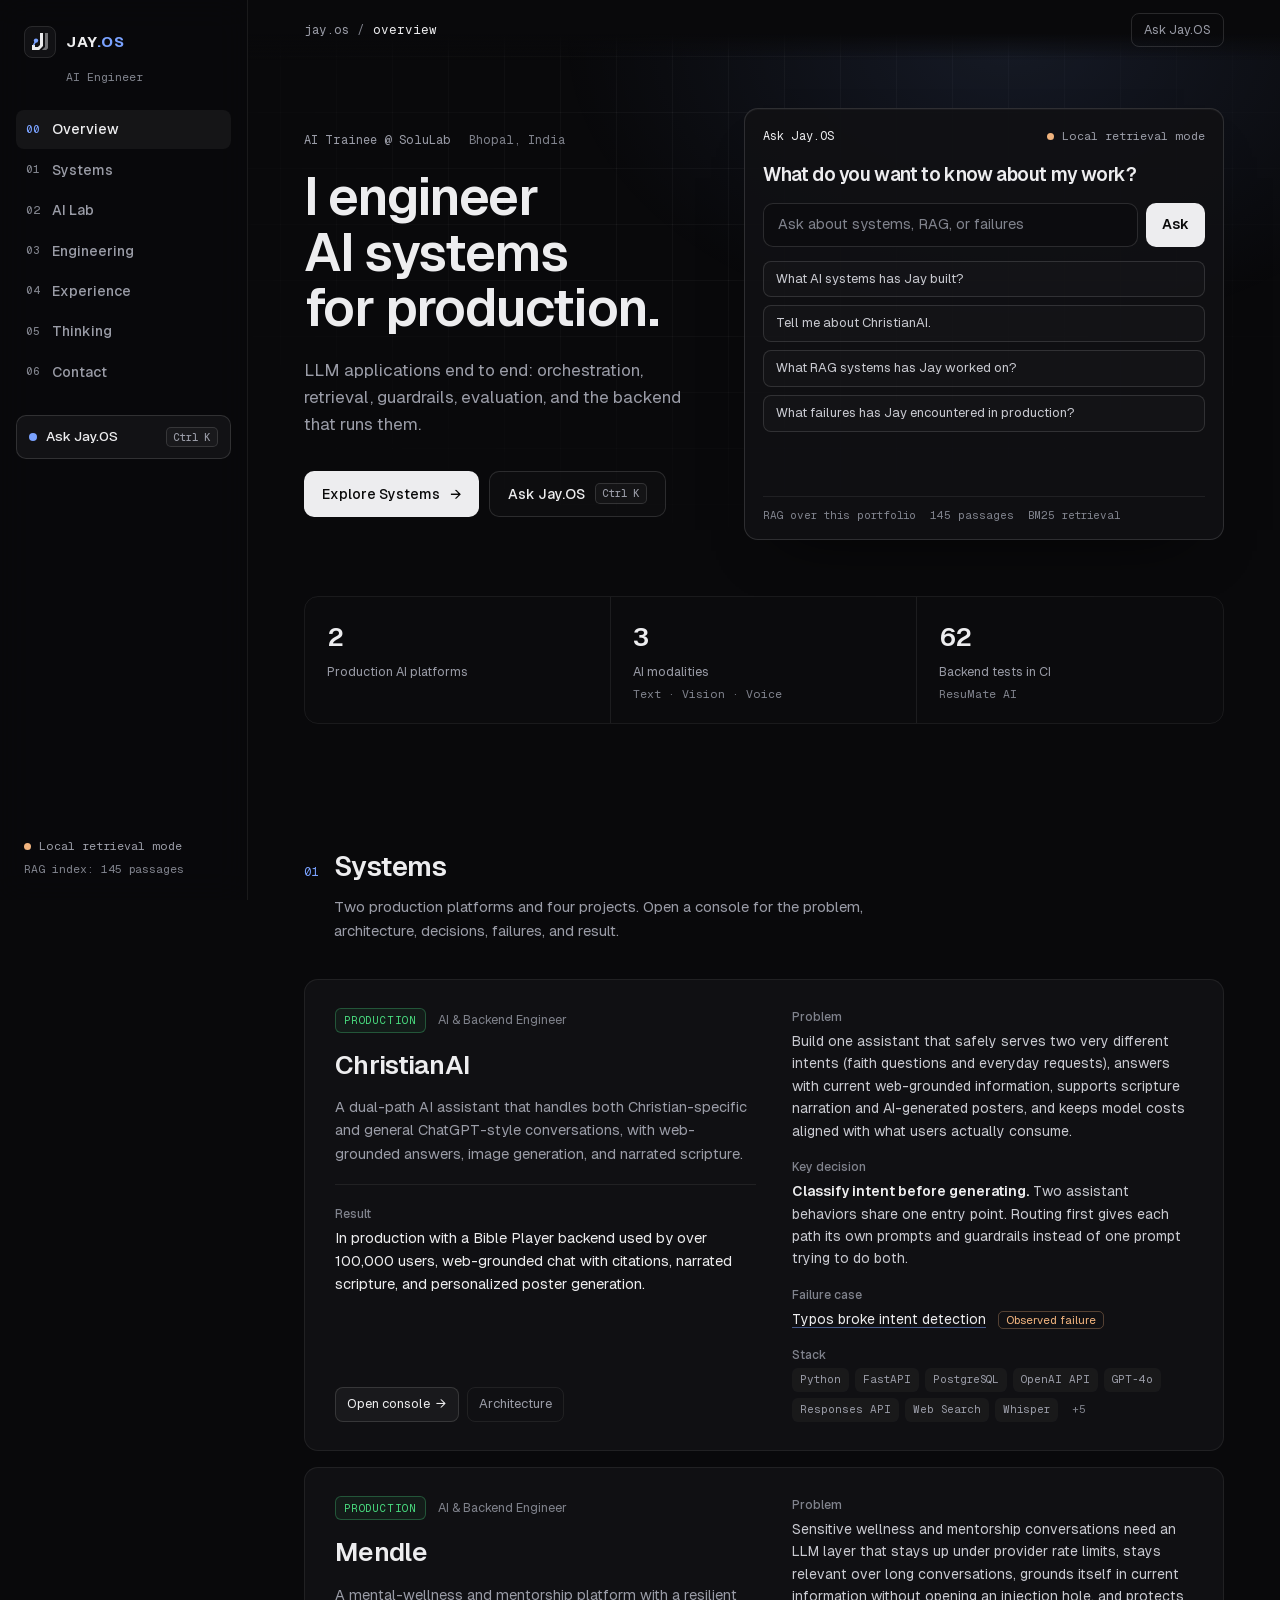
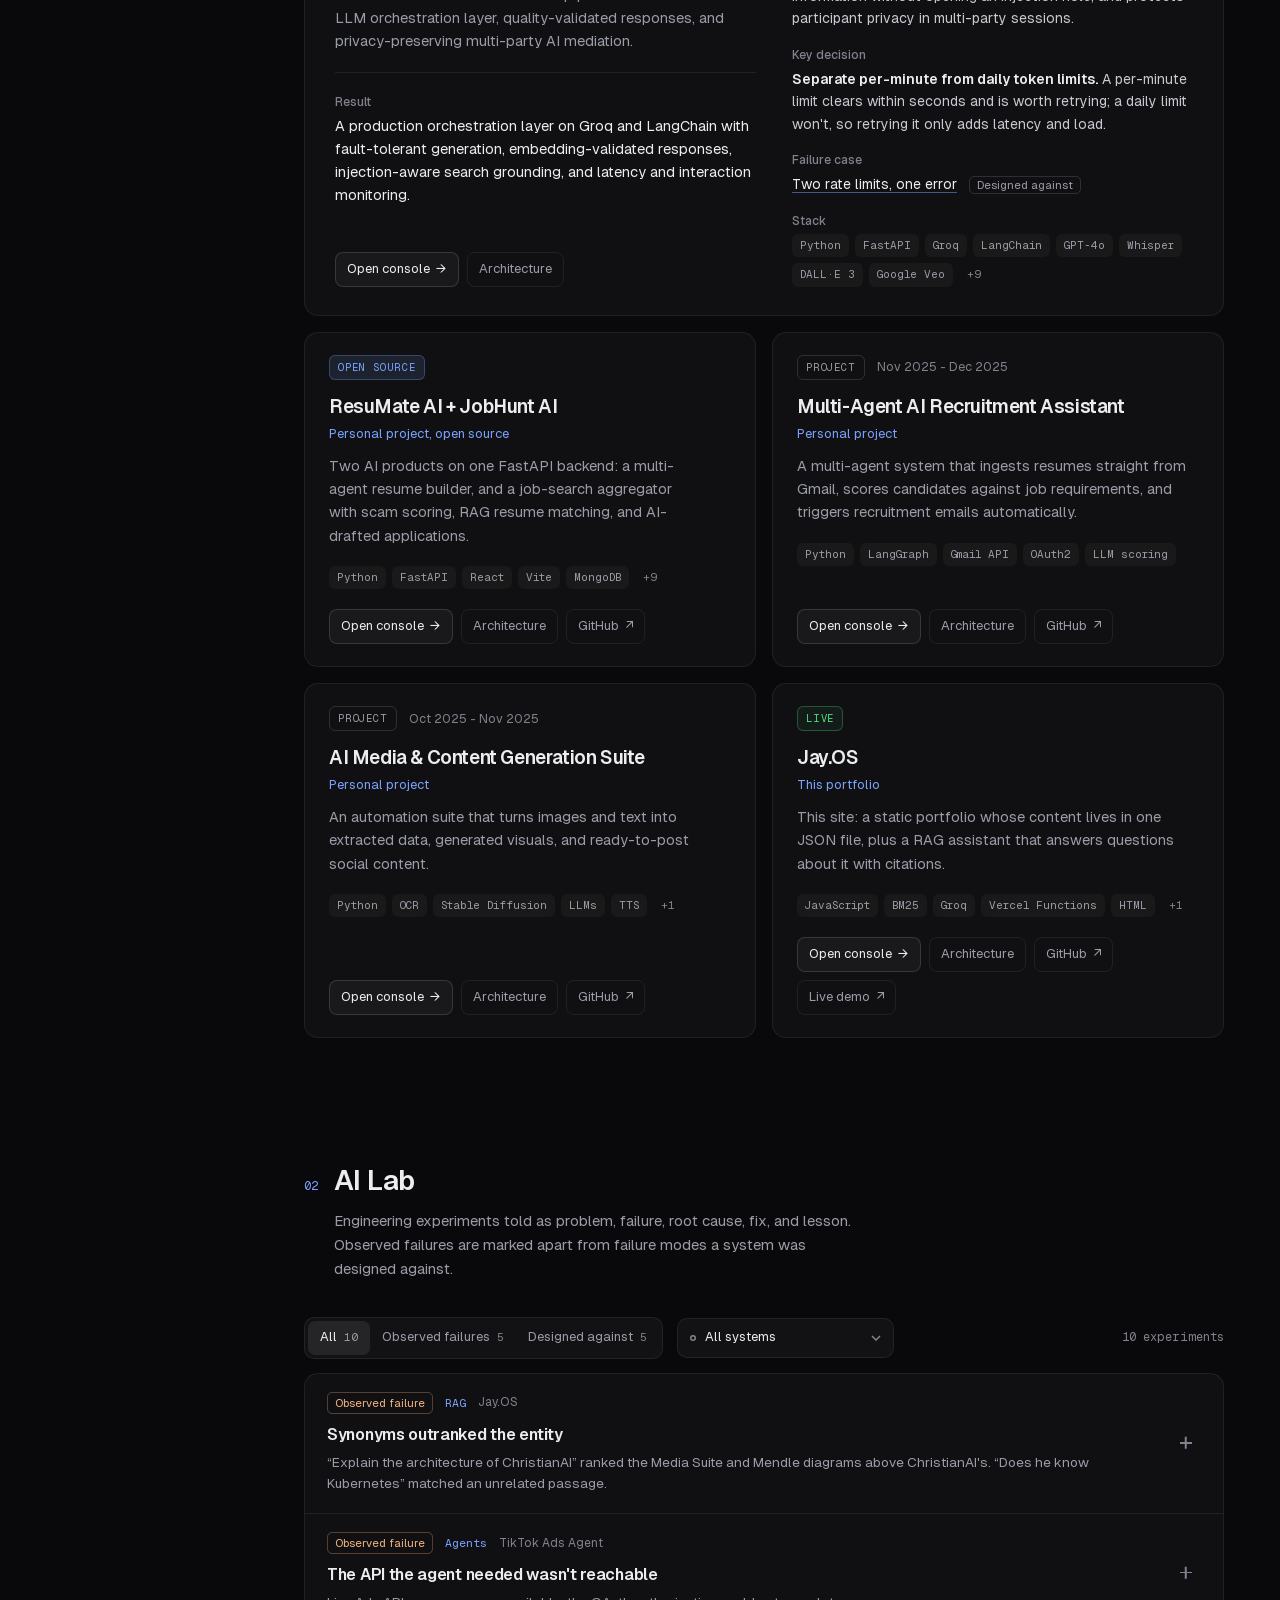
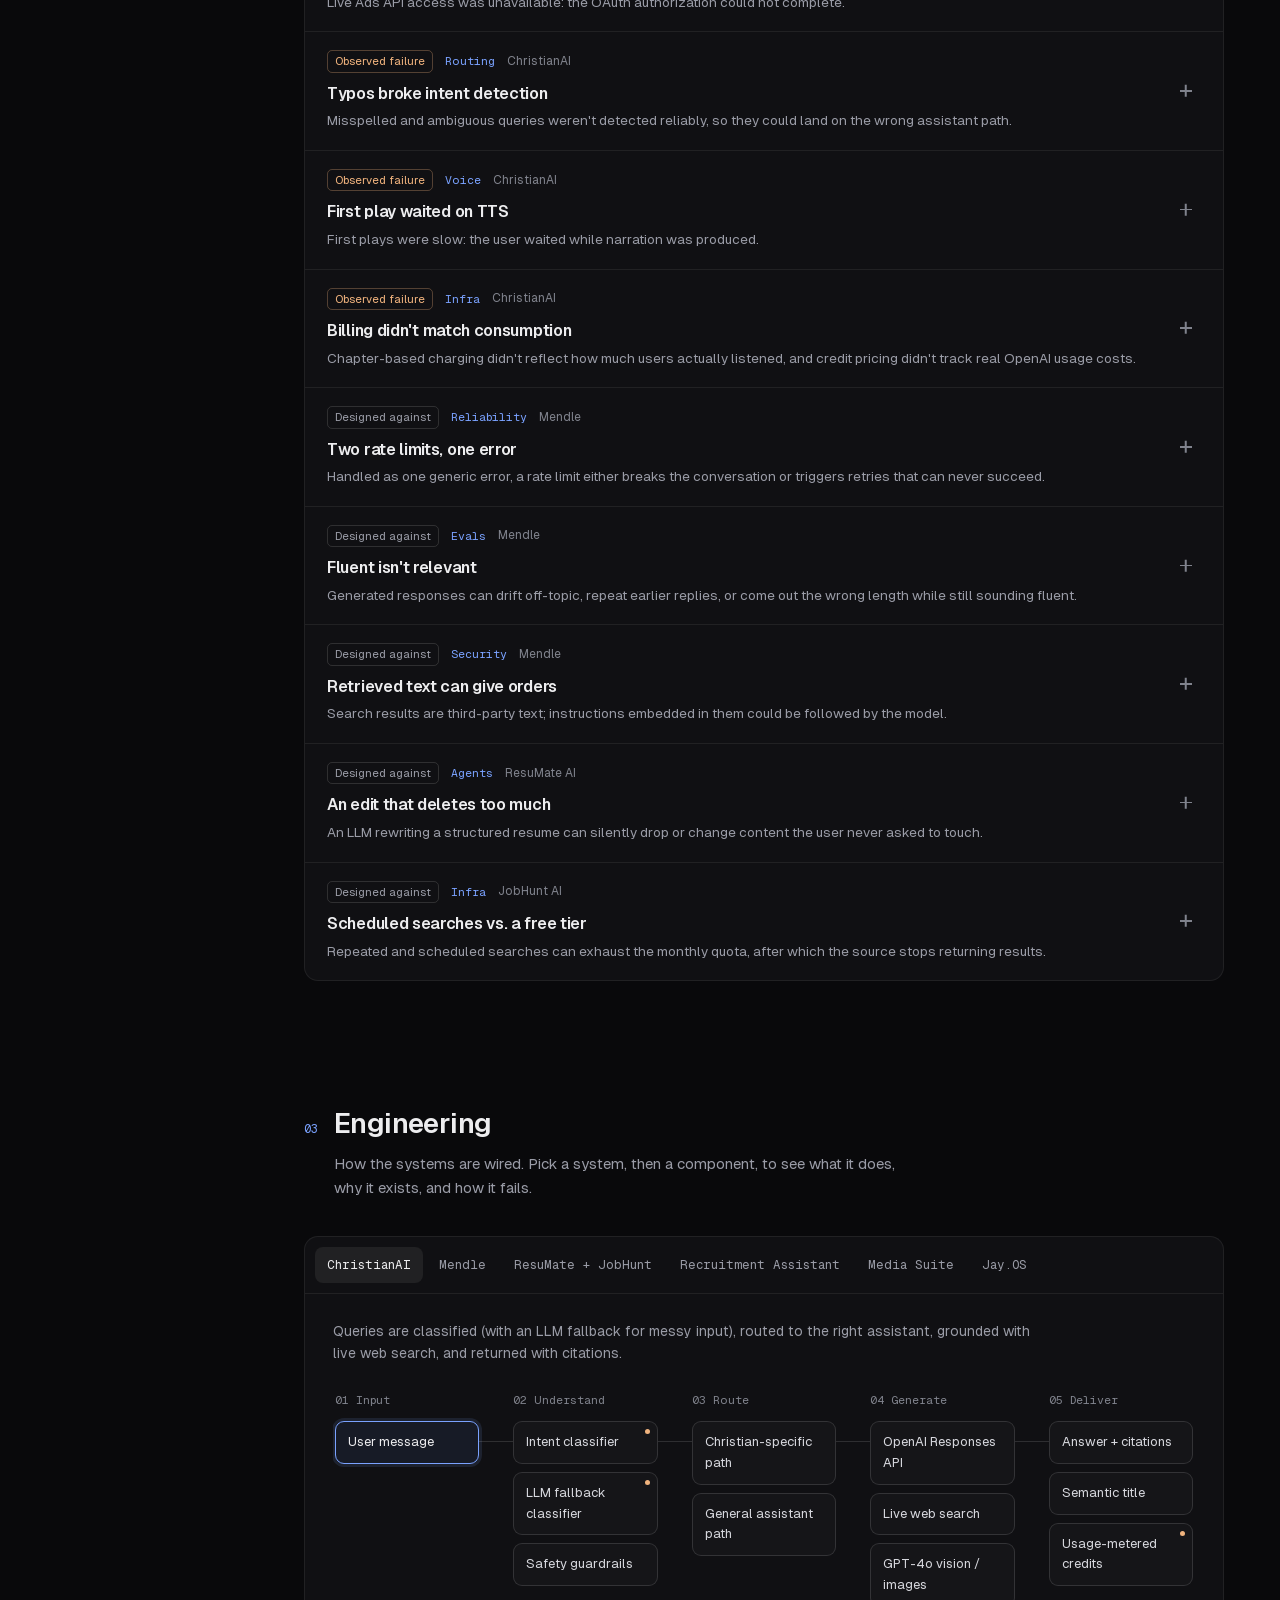
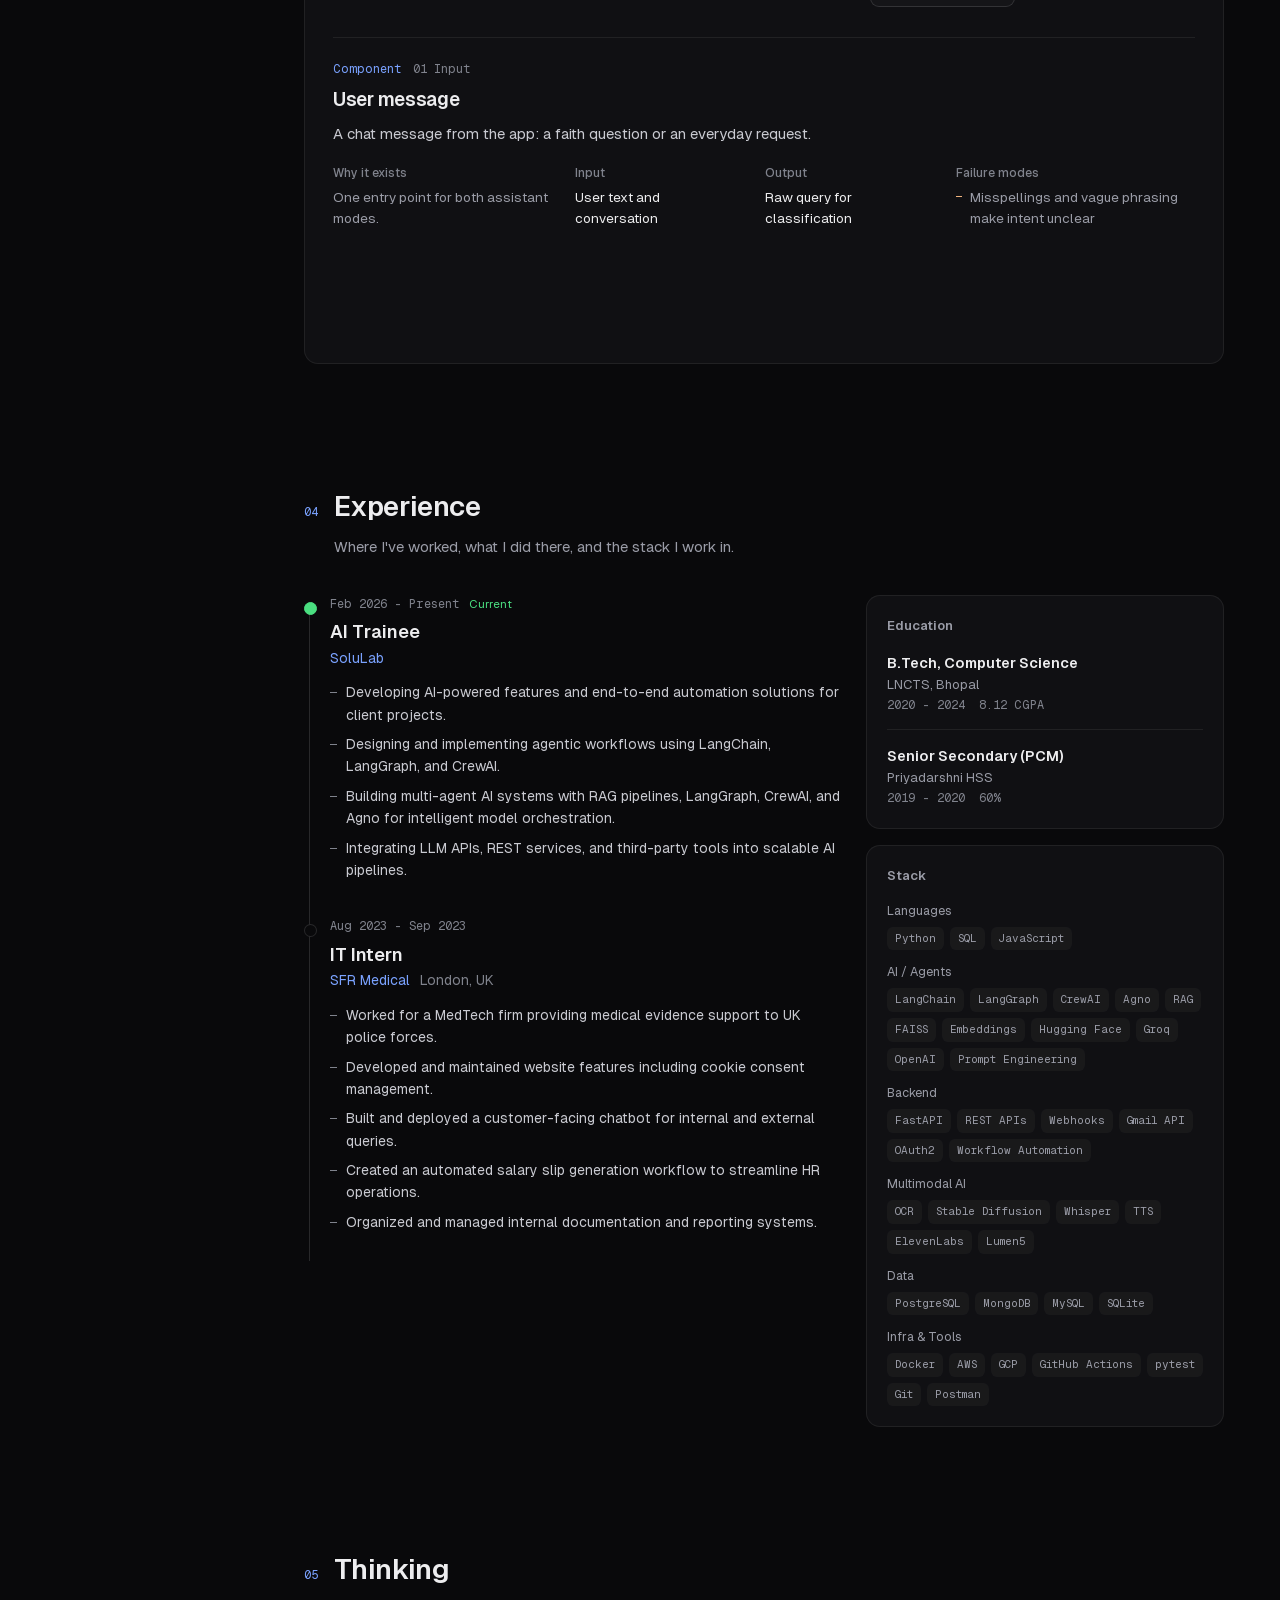
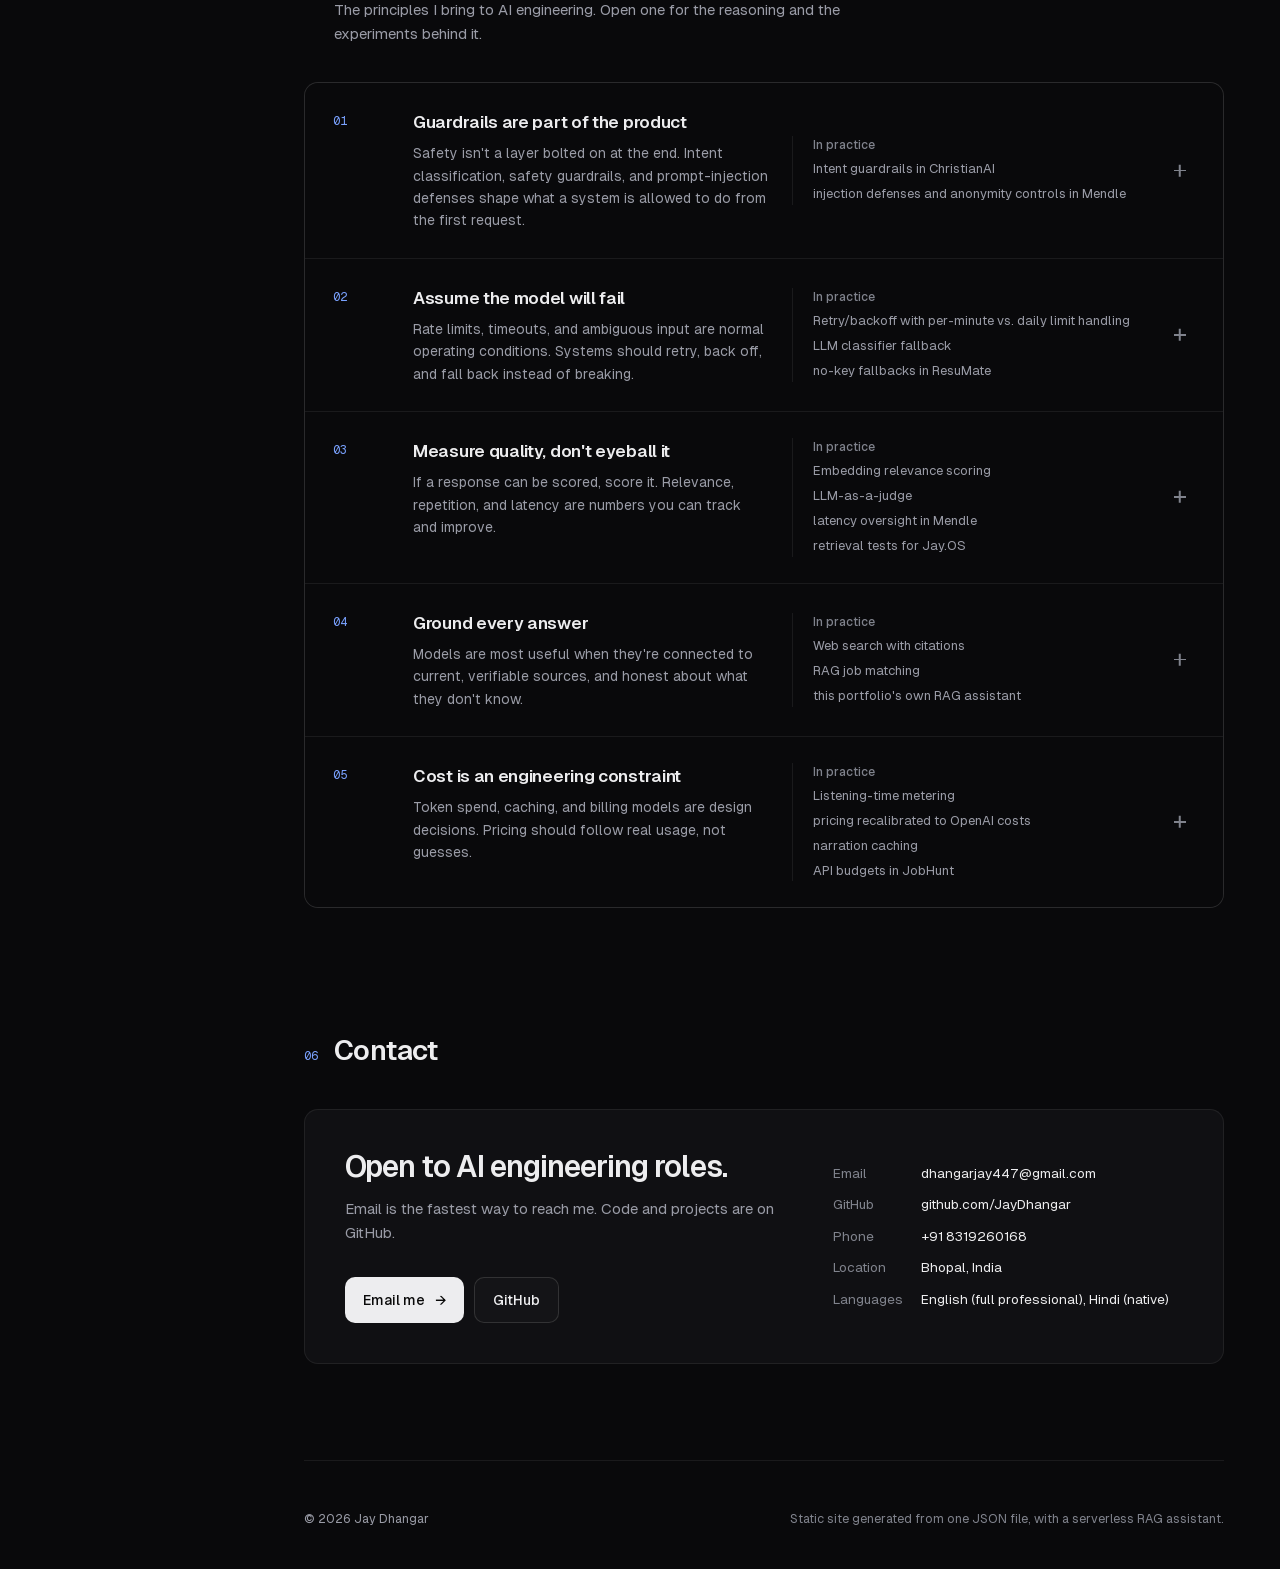
==== commit 0332a977: "updated the logo and ui Signed-off-by: Jay Dhangar <dhangarjay447@gmail.com>" ====
--- a/index.html
+++ b/index.html
@@ -37,7 +37,7 @@
 
   <aside class="sidebar">
     <a class="brand" href="#overview">
-      <span class="brand-mark" aria-hidden="true">J</span>
+      <svg class="brand-mark" width="32" height="32" aria-hidden="true" focusable="false" xmlns="http://www.w3.org/2000/svg" viewBox="0 0 32 32"><rect x=".5" y=".5" width="31" height="31" rx="7.5" fill="#111114" stroke="#fff" stroke-opacity=".12"/><path fill="#ededef" fill-opacity=".45" d="M21 7H24V22.192L22.192 24H17.95L21 20.95Z"/><path fill="#ededef" d="M16 7H19V20.121L15.121 24H8V19H11V21H13.879L16 18.879Z"/><path stroke="#7aa2ff" stroke-width="1.5" d="M9.5 19.2L11.6 15.4"/><circle cx="12" cy="14.6" r="2.2" fill="#7aa2ff"/></svg>
       <span class="brand-name">JAY<span>.OS</span></span>
     </a>
     <div class="brand-role mono">AI Engineer</div>
@@ -68,11 +68,11 @@
       <button class="top-ask" type="button" data-ask>Ask Jay.OS</button>
     </header>
 
-<section id="overview" class="sec hero"><div class="hero-grid"><div class="hero-copy"><p class="eyebrow mono"><span>AI Trainee @ SoluLab</span><span>Bhopal, India</span></p><h1>I engineer AI systems for production.</h1><p class="hero-sub">LLM applications end to end: orchestration, retrieval, guardrails, evaluation, and the backend that runs them.</p><div class="hero-cta"><a class="btn btn-primary" href="#systems">Explore Systems <span aria-hidden="true">→</span></a><button class="btn btn-ghost" type="button" data-ask>Ask Jay.OS <kbd class="kbd-hint">Ctrl K</kbd></button></div></div><div class="panel hero-ask" role="region" aria-labelledby="ha-title"><div class="ha-head"><span class="ha-brand mono">Ask Jay.OS</span><span class="status mono" data-status data-state="checking"><span class="status-dot" aria-hidden="true"></span><span data-status-text>Checking assistant</span></span></div><h2 class="ha-title" id="ha-title">What do you want to know about my work?</h2><form class="ha-form" id="ha-form" autocomplete="off"><label class="sr-only" for="ha-input">Question about Jay's work</label><input id="ha-input" name="q" maxlength="300" placeholder="Ask about systems, RAG, or failures" disabled><button type="submit" class="ha-submit" disabled>Ask</button></form><div class="ha-body" id="ha-body"><div class="ha-intro"><div class="chips"><button class="chip ask-chip" type="button" disabled>What AI systems has Jay built?</button><button class="chip ask-chip" type="button" disabled>Tell me about ChristianAI.</button><button class="chip ask-chip" type="button" disabled>What RAG systems has Jay worked on?</button><button class="chip ask-chip" type="button" disabled>What failures has Jay encountered in production?</button></div></div></div><p class="ha-foot mono"><span>RAG over this portfolio</span><span><span data-index-count>145</span> passages</span><span>BM25 retrieval</span></p></div></div><div class="stats"><div class="stat"><b>100K+</b><span>users on a Bible Player backend I designed</span></div><div class="stat"><b>2</b><span>production AI platforms engineered</span></div><div class="stat"><b>3</b><span>AI modalities in production: text, vision, voice</span></div><div class="stat"><b>62</b><span>backend tests in CI on ResuMate AI</span></div></div></section>
+<section id="overview" class="sec hero"><div class="hero-grid"><div class="hero-copy"><p class="eyebrow mono"><span>AI Trainee @ SoluLab</span><span>Bhopal, India</span></p><h1>I engineer AI systems for production.</h1><p class="hero-sub">LLM applications end to end: orchestration, retrieval, guardrails, evaluation, and the backend that runs them.</p><div class="hero-cta"><a class="btn btn-primary" href="#systems">Explore Systems <span aria-hidden="true">→</span></a><button class="btn btn-ghost" type="button" data-ask>Ask Jay.OS <kbd class="kbd-hint">Ctrl K</kbd></button></div></div><div class="panel hero-ask" role="region" aria-labelledby="ha-title"><div class="ha-head"><span class="ha-brand mono">Ask Jay.OS</span><span class="status mono" data-status data-state="checking"><span class="status-dot" aria-hidden="true"></span><span data-status-text>Checking assistant</span></span></div><h2 class="ha-title" id="ha-title">What do you want to know about my work?</h2><form class="ha-form" id="ha-form" autocomplete="off"><label class="sr-only" for="ha-input">Question about Jay's work</label><input id="ha-input" name="q" maxlength="300" placeholder="Ask about systems, RAG, or failures" disabled><button type="submit" class="ha-submit" disabled>Ask</button></form><div class="ha-body" id="ha-body"><div class="ha-intro"><div class="chips"><button class="chip ask-chip" type="button" disabled>What AI systems has Jay built?</button><button class="chip ask-chip" type="button" disabled>Tell me about ChristianAI.</button><button class="chip ask-chip" type="button" disabled>What RAG systems has Jay worked on?</button><button class="chip ask-chip" type="button" disabled>What failures has Jay encountered in production?</button></div></div></div><p class="ha-foot mono"><span>RAG over this portfolio</span><span><span data-index-count>145</span> passages</span><span>BM25 retrieval</span></p></div></div><div class="stats"><div class="stat"><b>2</b><span>Production AI platforms</span></div><div class="stat"><b>3</b><span>AI modalities</span><small class="mono">Text · Vision · Voice</small></div><div class="stat"><b>62</b><span>Backend tests in CI</span><small class="mono">ResuMate AI</small></div></div></section>
 
 <section id="systems" class="sec"><div class="sec-head"><span class="sec-n mono">01</span><h2>Systems</h2><p>Two production platforms and four projects. Open a console for the problem, architecture, decisions, failures, and result.</p></div><div class="sys-featured"><article class="panel sys-feature reveal" data-console="christianai" tabindex="0" aria-label="ChristianAI: open system console"><div class="sf-main"><div class="sys-top"><span class="badge production">production</span><span class="sys-meta">AI &amp; Backend Engineer</span></div><h3>ChristianAI</h3><p class="sys-summary">A dual-path AI assistant that handles both Christian-specific and general ChatGPT-style conversations, with web-grounded answers, image generation, and narrated scripture.</p><div class="sf-result"><span class="sf-k">Result</span><p>In production with a Bible Player backend used by over 100,000 users, web-grounded chat with citations, narrated scripture, and personalized poster generation.</p></div><div class="sys-actions"><button class="link-btn primary" type="button" data-console="christianai">Open console <span aria-hidden="true">→</span></button><button class="link-btn" type="button" data-arch="christianai">Architecture</button></div></div><dl class="sf-facts"><div><dt>Problem</dt><dd>Build one assistant that safely serves two very different intents (faith questions and everyday requests), answers with current web-grounded information, supports scripture narration and AI-generated posters, and keeps model costs aligned with what users actually consume.</dd></div><div><dt>Key decision</dt><dd><b>Classify intent before generating.</b> Two assistant behaviors share one entry point. Routing first gives each path its own prompts and guardrails instead of one prompt trying to do both.</dd></div><div><dt>Failure case</dt><dd><button class="xp-link" type="button" data-xp="intent-routing">Typos broke intent detection</button> <span class="xp-kind incident">Observed failure</span></dd></div><div><dt>Stack</dt><dd><div class="stack"><span>Python</span><span>FastAPI</span><span>PostgreSQL</span><span>OpenAI API</span><span>GPT-4o</span><span>Responses API</span><span>Web Search</span><span>Whisper</span><span class="more">+5</span></div></dd></div></dl></article><article class="panel sys-feature reveal" data-console="mendle" tabindex="0" aria-label="Mendle: open system console"><div class="sf-main"><div class="sys-top"><span class="badge production">production</span><span class="sys-meta">AI &amp; Backend Engineer</span></div><h3>Mendle</h3><p class="sys-summary">A mental-wellness and mentorship platform with a resilient LLM orchestration layer, quality-validated responses, and privacy-preserving multi-party AI mediation.</p><div class="sf-result"><span class="sf-k">Result</span><p>A production orchestration layer on Groq and LangChain with fault-tolerant generation, embedding-validated responses, injection-aware search grounding, and latency and interaction monitoring.</p></div><div class="sys-actions"><button class="link-btn primary" type="button" data-console="mendle">Open console <span aria-hidden="true">→</span></button><button class="link-btn" type="button" data-arch="mendle">Architecture</button></div></div><dl class="sf-facts"><div><dt>Problem</dt><dd>Sensitive wellness and mentorship conversations need an LLM layer that stays up under provider rate limits, stays relevant over long conversations, grounds itself in current information without opening an injection hole, and protects participant privacy in multi-party sessions.</dd></div><div><dt>Key decision</dt><dd><b>Separate per-minute from daily token limits.</b> A per-minute limit clears within seconds and is worth retrying; a daily limit won&#39;t, so retrying it only adds latency and load.</dd></div><div><dt>Failure case</dt><dd><button class="xp-link" type="button" data-xp="rate-limits">Two rate limits, one error</button> <span class="xp-kind risk">Designed against</span></dd></div><div><dt>Stack</dt><dd><div class="stack"><span>Python</span><span>FastAPI</span><span>Groq</span><span>LangChain</span><span>GPT-4o</span><span>Whisper</span><span>DALL·E 3</span><span>Google Veo</span><span class="more">+9</span></div></dd></div></dl></article></div><div class="sys-grid"><article class="panel sys-card reveal" data-console="resumate" tabindex="0" aria-label="ResuMate AI + JobHunt AI: open system console"><div class="sys-top"><span class="badge open-source">open source</span></div><h3>ResuMate AI + JobHunt AI</h3><p class="sys-role">Personal project, open source</p><p class="sys-summary">Two AI products on one FastAPI backend: a multi-agent resume builder, and a job-search aggregator with scam scoring, RAG resume matching, and AI-drafted applications.</p><div class="stack"><span>Python</span><span>FastAPI</span><span>React</span><span>Vite</span><span>MongoDB</span><span class="more">+9</span></div><div class="sys-actions"><button class="link-btn primary" type="button" data-console="resumate">Open console <span aria-hidden="true">→</span></button><button class="link-btn" type="button" data-arch="resumate">Architecture</button><a class="link-btn" href="https://github.com/JayDhangar/resumate-ai-and-jobhunt-ai" target="_blank" rel="noopener">GitHub <span aria-hidden="true">↗</span></a></div></article><article class="panel sys-card reveal" data-console="recruitment" tabindex="0" aria-label="Multi-Agent AI Recruitment Assistant: open system console"><div class="sys-top"><span class="badge project">project</span><span class="sys-meta">Nov 2025 - Dec 2025</span></div><h3>Multi-Agent AI Recruitment Assistant</h3><p class="sys-role">Personal project</p><p class="sys-summary">A multi-agent system that ingests resumes straight from Gmail, scores candidates against job requirements, and triggers recruitment emails automatically.</p><div class="stack"><span>Python</span><span>LangGraph</span><span>Gmail API</span><span>OAuth2</span><span>LLM scoring</span></div><div class="sys-actions"><button class="link-btn primary" type="button" data-console="recruitment">Open console <span aria-hidden="true">→</span></button><button class="link-btn" type="button" data-arch="recruitment">Architecture</button><a class="link-btn" href="https://github.com/JayDhangar/Agentic-AI-and-Automation/tree/main/8_Task4" target="_blank" rel="noopener">GitHub <span aria-hidden="true">↗</span></a></div></article><article class="panel sys-card reveal" data-console="media" tabindex="0" aria-label="AI Media &amp; Content Generation Suite: open system console"><div class="sys-top"><span class="badge project">project</span><span class="sys-meta">Oct 2025 - Nov 2025</span></div><h3>AI Media &amp; Content Generation Suite</h3><p class="sys-role">Personal project</p><p class="sys-summary">An automation suite that turns images and text into extracted data, generated visuals, and ready-to-post social content.</p><div class="stack"><span>Python</span><span>OCR</span><span>Stable Diffusion</span><span>LLMs</span><span>TTS</span><span class="more">+1</span></div><div class="sys-actions"><button class="link-btn primary" type="button" data-console="media">Open console <span aria-hidden="true">→</span></button><button class="link-btn" type="button" data-arch="media">Architecture</button><a class="link-btn" href="https://github.com/JayDhangar/Image-Generation-and-Media" target="_blank" rel="noopener">GitHub <span aria-hidden="true">↗</span></a></div></article><article class="panel sys-card reveal" data-console="jayos" tabindex="0" aria-label="Jay.OS: open system console"><div class="sys-top"><span class="badge live">live</span></div><h3>Jay.OS</h3><p class="sys-role">This portfolio</p><p class="sys-summary">This site: a static portfolio whose content lives in one JSON file, plus a RAG assistant that answers questions about it with citations.</p><div class="stack"><span>JavaScript</span><span>BM25</span><span>Groq</span><span>Vercel Functions</span><span>HTML</span><span class="more">+1</span></div><div class="sys-actions"><button class="link-btn primary" type="button" data-console="jayos">Open console <span aria-hidden="true">→</span></button><button class="link-btn" type="button" data-arch="jayos">Architecture</button><a class="link-btn" href="https://github.com/JayDhangar/portfolio" target="_blank" rel="noopener">GitHub <span aria-hidden="true">↗</span></a><a class="link-btn" href="https://portfolio-jay-128b.vercel.app" target="_blank" rel="noopener">Live demo <span aria-hidden="true">↗</span></a></div></article></div></section>
 
-<section id="lab" class="sec"><div class="sec-head"><span class="sec-n mono">02</span><h2>AI Lab</h2><p>Engineering experiments told as problem, failure, root cause, fix, and lesson. Observed failures are marked apart from failure modes a system was designed against.</p></div><div class="lab-tools" data-lab-tools hidden><div class="seg" role="group" aria-label="Filter by outcome"><button type="button" class="seg-btn" data-filter-kind="all" aria-pressed="true">All <span class="seg-n mono">10</span></button><button type="button" class="seg-btn" data-filter-kind="incident" aria-pressed="false">Observed failures <span class="seg-n mono">5</span></button><button type="button" class="seg-btn" data-filter-kind="risk" aria-pressed="false">Designed against <span class="seg-n mono">5</span></button></div><label class="sys-filter"><span class="sr-only">Filter by system</span><select data-filter-sys><option value="all">All systems</option><option value="jayos">Jay.OS</option><option value="tiktok-ads-agent">TikTok Ads Agent</option><option value="christianai">ChristianAI</option><option value="mendle">Mendle</option><option value="resumate">ResuMate AI + JobHunt AI</option></select></label><span class="lab-count mono" data-lab-count aria-live="polite">10 experiments</span></div><div class="panel lab-list"><details class="xp" id="xp-retrieval-ranking" data-kind="incident" data-sys="jayos"><summary class="xp-sum"><span class="xp-meta"><span class="xp-kind incident">Observed failure</span><span class="lab-type mono">RAG</span><span class="xp-sys">Jay.OS</span></span><h3 class="xp-title">Synonyms outranked the entity</h3><span class="xp-summary">“Explain the architecture of ChristianAI” ranked the Media Suite and Mendle diagrams above ChristianAI&#39;s. “Does he know Kubernetes” matched an unrelated passage.</span><span class="xp-chev" aria-hidden="true"></span></summary><div class="xp-body"><ol class="xp-chain"><li class=""><span class="k">Problem</span><p>Ask Jay.OS ranks portfolio passages with BM25 before answering.</p></li><li class="fail"><span class="k">Failure</span><p>“Explain the architecture of ChristianAI” ranked the Media Suite and Mendle diagrams above ChristianAI&#39;s. “Does he know Kubernetes” matched an unrelated passage.</p></li><li class=""><span class="k">Root cause</span><p>Query expansion added synonyms at full weight, so generic terms outscored the one entity the visitor named. “know” wasn&#39;t a stop word.</p></li><li class="fix"><span class="k">Fix</span><p>Weighted expansions at 0.45 of the visitor&#39;s own terms, strengthened title matches, trimmed the architecture aliases, and added conversational filler to the stop list.</p></li><li class="lesson"><span class="k">Lesson</span><p>Retrieval fails silently. Test with real questions and check what ranks first.</p></li></ol><div class="xp-foot"><a class="link-btn" href="https://github.com/JayDhangar/portfolio/blob/main/assets/rag.js" target="_blank" rel="noopener">Evidence <span aria-hidden="true">↗</span></a><button class="link-btn" type="button" data-console="jayos">Open Jay.OS console</button></div></div></details><details class="xp" id="xp-tiktok-oauth" data-kind="incident" data-sys="tiktok-ads-agent"><summary class="xp-sum"><span class="xp-meta"><span class="xp-kind incident">Observed failure</span><span class="lab-type mono">Agents</span><span class="xp-sys">TikTok Ads Agent</span></span><h3 class="xp-title">The API the agent needed wasn&#39;t reachable</h3><span class="xp-summary">Live Ads API access was unavailable: the OAuth authorization could not complete.</span><span class="xp-chev" aria-hidden="true"></span></summary><div class="xp-body"><ol class="xp-chain"><li class=""><span class="k">Problem</span><p>Build an AI agent that creates TikTok ads through the TikTok Ads API.</p></li><li class="fail"><span class="k">Failure</span><p>Live Ads API access was unavailable: the OAuth authorization could not complete.</p></li><li class=""><span class="k">Root cause</span><p>TikTok Ads uses OAuth with PKCE requirements and regional restrictions that blocked authorization for this app.</p></li><li class="fix"><span class="k">Fix</span><p>A mocked OAuth access token simulates authenticated requests to exercise error handling and retry decisions; conversation and ad configuration persist in state.json for deterministic, resumable runs.</p></li><li class="lesson"><span class="k">Lesson</span><p>When an external API is out of reach, build against a faithful stand-in and make the agent&#39;s state resumable.</p></li></ol><div class="xp-foot"><a class="link-btn" href="https://github.com/JayDhangar/TikTok-Ads-Creation-via-AI-Agent" target="_blank" rel="noopener">Evidence <span aria-hidden="true">↗</span></a></div></div></details><details class="xp" id="xp-intent-routing" data-kind="incident" data-sys="christianai"><summary class="xp-sum"><span class="xp-meta"><span class="xp-kind incident">Observed failure</span><span class="lab-type mono">Routing</span><span class="xp-sys">ChristianAI</span></span><h3 class="xp-title">Typos broke intent detection</h3><span class="xp-summary">Misspelled and ambiguous queries weren&#39;t detected reliably, so they could land on the wrong assistant path.</span><span class="xp-chev" aria-hidden="true"></span></summary><div class="xp-body"><ol class="xp-chain"><li class=""><span class="k">Problem</span><p>One assistant serves two intents, Christian-specific and general, and has to route each message to the right path.</p></li><li class="fail"><span class="k">Failure</span><p>Misspelled and ambiguous queries weren&#39;t detected reliably, so they could land on the wrong assistant path.</p></li><li class=""><span class="k">Root cause</span><p>The primary classifier depends on recognizable phrasing; typos and vague wording fall outside it.</p></li><li class="fix"><span class="k">Fix</span><p>An LLM-based classification fallback takes over for queries the primary classifier can&#39;t resolve.</p></li><li class="lesson"><span class="k">Lesson</span><p>Keep the predictable path for clear input and escalate to a model only for the hard cases.</p></li></ol><div class="xp-foot"><button class="link-btn" type="button" data-console="christianai">Open ChristianAI console</button></div></div></details><details class="xp" id="xp-narration-latency" data-kind="incident" data-sys="christianai"><summary class="xp-sum"><span class="xp-meta"><span class="xp-kind incident">Observed failure</span><span class="lab-type mono">Voice</span><span class="xp-sys">ChristianAI</span></span><h3 class="xp-title">First play waited on TTS</h3><span class="xp-summary">First plays were slow: the user waited while narration was produced.</span><span class="xp-chev" aria-hidden="true"></span></summary><div class="xp-body"><ol class="xp-chain"><li class=""><span class="k">Problem</span><p>Scripture narration is generated with TTS so users can listen to any chapter.</p></li><li class="fail"><span class="k">Failure</span><p>First plays were slow: the user waited while narration was produced.</p></li><li class=""><span class="k">Root cause</span><p>Audio generation sat on the user&#39;s critical path at first request.</p></li><li class="fix"><span class="k">Fix</span><p>Automated narration caching jobs pre-generate audio, so first play is served from cache.</p></li><li class="lesson"><span class="k">Lesson</span><p>If output is predictable, generate it before anyone asks for it.</p></li></ol><div class="xp-foot"><button class="link-btn" type="button" data-console="christianai">Open ChristianAI console</button></div></div></details><details class="xp" id="xp-billing-alignment" data-kind="incident" data-sys="christianai"><summary class="xp-sum"><span class="xp-meta"><span class="xp-kind incident">Observed failure</span><span class="lab-type mono">Infra</span><span class="xp-sys">ChristianAI</span></span><h3 class="xp-title">Billing didn&#39;t match consumption</h3><span class="xp-summary">Chapter-based charging didn&#39;t reflect how much users actually listened, and credit pricing didn&#39;t track real OpenAI usage costs.</span><span class="xp-chev" aria-hidden="true"></span></summary><div class="xp-body"><ol class="xp-chain"><li class=""><span class="k">Problem</span><p>Credits pay for narrated listening, and credit prices have to cover model costs.</p></li><li class="fail"><span class="k">Failure</span><p>Chapter-based charging didn&#39;t reflect how much users actually listened, and credit pricing didn&#39;t track real OpenAI usage costs.</p></li><li class=""><span class="k">Root cause</span><p>The billing unit (a chapter) and the pricing assumptions weren&#39;t tied to real consumption or real spend.</p></li><li class="fix"><span class="k">Fix</span><p>Re-engineered billing to meter real listening time and recalibrated credit pricing against actual OpenAI usage costs.</p></li><li class="lesson"><span class="k">Lesson</span><p>Bill in the unit users consume, and price from measured cost, not estimates.</p></li></ol><div class="xp-foot"><button class="link-btn" type="button" data-console="christianai">Open ChristianAI console</button></div></div></details><details class="xp" id="xp-rate-limits" data-kind="risk" data-sys="mendle"><summary class="xp-sum"><span class="xp-meta"><span class="xp-kind risk">Designed against</span><span class="lab-type mono">Reliability</span><span class="xp-sys">Mendle</span></span><h3 class="xp-title">Two rate limits, one error</h3><span class="xp-summary">Handled as one generic error, a rate limit either breaks the conversation or triggers retries that can never succeed.</span><span class="xp-chev" aria-hidden="true"></span></summary><div class="xp-body"><ol class="xp-chain"><li class=""><span class="k">Problem</span><p>Every Mendle response depends on a Groq call, and the provider enforces both per-minute and daily token limits.</p></li><li class="fail"><span class="k">Failure mode</span><p>Handled as one generic error, a rate limit either breaks the conversation or triggers retries that can never succeed.</p></li><li class=""><span class="k">Root cause</span><p>Per-minute and daily limits look alike but recover on completely different timescales.</p></li><li class="fix"><span class="k">Fix</span><p>Retry with backoff for per-minute limits; daily-limit errors are distinguished and handled without pointless retries.</p></li><li class="lesson"><span class="k">Lesson</span><p>A retry policy is only as good as its error taxonomy. Classify failures before reacting to them.</p></li></ol><div class="xp-foot"><button class="link-btn" type="button" data-console="mendle">Open Mendle console</button></div></div></details><details class="xp" id="xp-response-quality" data-kind="risk" data-sys="mendle"><summary class="xp-sum"><span class="xp-meta"><span class="xp-kind risk">Designed against</span><span class="lab-type mono">Evals</span><span class="xp-sys">Mendle</span></span><h3 class="xp-title">Fluent isn&#39;t relevant</h3><span class="xp-summary">Generated responses can drift off-topic, repeat earlier replies, or come out the wrong length while still sounding fluent.</span><span class="xp-chev" aria-hidden="true"></span></summary><div class="xp-body"><ol class="xp-chain"><li class=""><span class="k">Problem</span><p>In wellness conversations, an off-topic or repetitive reply is a real failure, not a cosmetic one.</p></li><li class="fail"><span class="k">Failure mode</span><p>Generated responses can drift off-topic, repeat earlier replies, or come out the wrong length while still sounding fluent.</p></li><li class=""><span class="k">Root cause</span><p>The generator doesn&#39;t check its own output against the conversation.</p></li><li class="fix"><span class="k">Fix</span><p>An embedding-based quality gate on every response: cosine-similarity relevance scoring, repetition checks, and length validation.</p></li><li class="lesson"><span class="k">Lesson</span><p>Anything you can score, score before it reaches the user.</p></li></ol><div class="xp-foot"><button class="link-btn" type="button" data-console="mendle">Open Mendle console</button></div></div></details><details class="xp" id="xp-search-injection" data-kind="risk" data-sys="mendle"><summary class="xp-sum"><span class="xp-meta"><span class="xp-kind risk">Designed against</span><span class="lab-type mono">Security</span><span class="xp-sys">Mendle</span></span><h3 class="xp-title">Retrieved text can give orders</h3><span class="xp-summary">Search results are third-party text; instructions embedded in them could be followed by the model.</span><span class="xp-chev" aria-hidden="true"></span></summary><div class="xp-body"><ol class="xp-chain"><li class=""><span class="k">Problem</span><p>Grounding responses in live web search keeps answers current.</p></li><li class="fail"><span class="k">Failure mode</span><p>Search results are third-party text; instructions embedded in them could be followed by the model.</p></li><li class=""><span class="k">Root cause</span><p>Retrieved content enters the same context window as trusted instructions.</p></li><li class="fix"><span class="k">Fix</span><p>Prompt-injection defenses on the Serper / Google Search grounding path.</p></li><li class="lesson"><span class="k">Lesson</span><p>Retrieval widens the attack surface. Treat retrieved text as data, never as instructions.</p></li></ol><div class="xp-foot"><button class="link-btn" type="button" data-console="mendle">Open Mendle console</button></div></div></details><details class="xp" id="xp-edit-data-loss" data-kind="risk" data-sys="resumate"><summary class="xp-sum"><span class="xp-meta"><span class="xp-kind risk">Designed against</span><span class="lab-type mono">Agents</span><span class="xp-sys">ResuMate AI</span></span><h3 class="xp-title">An edit that deletes too much</h3><span class="xp-summary">An LLM rewriting a structured resume can silently drop or change content the user never asked to touch.</span><span class="xp-chev" aria-hidden="true"></span></summary><div class="xp-body"><ol class="xp-chain"><li class=""><span class="k">Problem</span><p>Users edit resumes in plain language: “Replace C++ with Rust”, “Remove internship”.</p></li><li class="fail"><span class="k">Failure mode</span><p>An LLM rewriting a structured resume can silently drop or change content the user never asked to touch.</p></li><li class=""><span class="k">Root cause</span><p>A generative edit rewrites the document, not just the requested part.</p></li><li class="fix"><span class="k">Fix</span><p>An anti-data-loss guard around LLM edits, plus a rule-based fallback when no model is configured.</p></li><li class="lesson"><span class="k">Lesson</span><p>When an LLM edits user data, verify what changed, not just that it responded.</p></li></ol><div class="xp-foot"><a class="link-btn" href="https://github.com/JayDhangar/resumate-ai-and-jobhunt-ai" target="_blank" rel="noopener">Evidence <span aria-hidden="true">↗</span></a><button class="link-btn" type="button" data-console="resumate">Open ResuMate AI + JobHunt AI console</button></div></div></details><details class="xp" id="xp-api-quota" data-kind="risk" data-sys="resumate"><summary class="xp-sum"><span class="xp-meta"><span class="xp-kind risk">Designed against</span><span class="lab-type mono">Infra</span><span class="xp-sys">JobHunt AI</span></span><h3 class="xp-title">Scheduled searches vs. a free tier</h3><span class="xp-summary">Repeated and scheduled searches can exhaust the monthly quota, after which the source stops returning results.</span><span class="xp-chev" aria-hidden="true"></span></summary><div class="xp-body"><ol class="xp-chain"><li class=""><span class="k">Problem</span><p>Job alerts run on a schedule against a job-search API with a limited free tier.</p></li><li class="fail"><span class="k">Failure mode</span><p>Repeated and scheduled searches can exhaust the monthly quota, after which the source stops returning results.</p></li><li class=""><span class="k">Root cause</span><p>Every identical search is a new billable call, and nothing caps total monthly usage.</p></li><li class="fix"><span class="k">Fix</span><p>A ~20h persistent cache shared by identical searches, alerts capped at once per day, and a monthly budget (default 180 calls) that hard-stops before the free tier runs out.</p></li><li class="lesson"><span class="k">Lesson</span><p>External quotas are a design constraint. Build the budget into the system.</p></li></ol><div class="xp-foot"><a class="link-btn" href="https://github.com/JayDhangar/resumate-ai-and-jobhunt-ai" target="_blank" rel="noopener">Evidence <span aria-hidden="true">↗</span></a><button class="link-btn" type="button" data-console="resumate">Open ResuMate AI + JobHunt AI console</button></div></div></details></div></section>
+<section id="lab" class="sec"><div class="sec-head"><span class="sec-n mono">02</span><h2>AI Lab</h2><p>Engineering experiments told as problem, failure, root cause, fix, and lesson. Observed failures are marked apart from failure modes a system was designed against.</p></div><div class="lab-tools" data-lab-tools hidden><div class="seg" role="group" aria-label="Filter by outcome"><button type="button" class="seg-btn" data-filter-kind="all" aria-pressed="true">All <span class="seg-n mono">10</span></button><button type="button" class="seg-btn" data-filter-kind="incident" aria-pressed="false">Observed failures <span class="seg-n mono">5</span></button><button type="button" class="seg-btn" data-filter-kind="risk" aria-pressed="false">Designed against <span class="seg-n mono">5</span></button></div><div class="sys-filter" data-sys-filter><span class="sr-only" id="sys-filter-label">Filter by system</span><button type="button" class="sys-trigger" id="sys-filter-btn" data-filter-sys="all" aria-haspopup="listbox" aria-expanded="false" aria-controls="sys-filter-list" aria-labelledby="sys-filter-label sys-filter-btn"><span class="sys-dot" aria-hidden="true"></span><span class="sys-value"><span data-value="all" class="on">All systems</span><span data-value="jayos">Jay.OS</span><span data-value="tiktok-ads-agent">TikTok Ads Agent</span><span data-value="christianai">ChristianAI</span><span data-value="mendle">Mendle</span><span data-value="resumate">ResuMate AI + JobHunt AI</span></span><span class="sys-chev" aria-hidden="true"></span></button><ul class="sys-list" id="sys-filter-list" role="listbox" aria-labelledby="sys-filter-label" hidden><li role="option" id="sys-opt-all" data-value="all" aria-selected="true" tabindex="-1"><span class="sys-dot" aria-hidden="true"></span><span class="sys-opt-label">All systems</span><span class="seg-n mono" aria-hidden="true">10</span></li><li role="option" id="sys-opt-jayos" data-value="jayos" aria-selected="false" tabindex="-1"><span class="sys-dot" aria-hidden="true"></span><span class="sys-opt-label">Jay.OS</span><span class="seg-n mono" aria-hidden="true">1</span></li><li role="option" id="sys-opt-tiktok-ads-agent" data-value="tiktok-ads-agent" aria-selected="false" tabindex="-1"><span class="sys-dot" aria-hidden="true"></span><span class="sys-opt-label">TikTok Ads Agent</span><span class="seg-n mono" aria-hidden="true">1</span></li><li role="option" id="sys-opt-christianai" data-value="christianai" aria-selected="false" tabindex="-1"><span class="sys-dot" aria-hidden="true"></span><span class="sys-opt-label">ChristianAI</span><span class="seg-n mono" aria-hidden="true">3</span></li><li role="option" id="sys-opt-mendle" data-value="mendle" aria-selected="false" tabindex="-1"><span class="sys-dot" aria-hidden="true"></span><span class="sys-opt-label">Mendle</span><span class="seg-n mono" aria-hidden="true">3</span></li><li role="option" id="sys-opt-resumate" data-value="resumate" aria-selected="false" tabindex="-1"><span class="sys-dot" aria-hidden="true"></span><span class="sys-opt-label">ResuMate AI + JobHunt AI</span><span class="seg-n mono" aria-hidden="true">2</span></li></ul></div><span class="lab-count mono" data-lab-count aria-live="polite">10 experiments</span></div><div class="panel lab-list"><details class="xp" id="xp-retrieval-ranking" data-kind="incident" data-sys="jayos"><summary class="xp-sum"><span class="xp-meta"><span class="xp-kind incident">Observed failure</span><span class="lab-type mono">RAG</span><span class="xp-sys">Jay.OS</span></span><h3 class="xp-title">Synonyms outranked the entity</h3><span class="xp-summary">“Explain the architecture of ChristianAI” ranked the Media Suite and Mendle diagrams above ChristianAI&#39;s. “Does he know Kubernetes” matched an unrelated passage.</span><span class="xp-chev" aria-hidden="true"></span></summary><div class="xp-body"><ol class="xp-chain"><li class=""><span class="k">Problem</span><p>Ask Jay.OS ranks portfolio passages with BM25 before answering.</p></li><li class="fail"><span class="k">Failure</span><p>“Explain the architecture of ChristianAI” ranked the Media Suite and Mendle diagrams above ChristianAI&#39;s. “Does he know Kubernetes” matched an unrelated passage.</p></li><li class=""><span class="k">Root cause</span><p>Query expansion added synonyms at full weight, so generic terms outscored the one entity the visitor named. “know” wasn&#39;t a stop word.</p></li><li class="fix"><span class="k">Fix</span><p>Weighted expansions at 0.45 of the visitor&#39;s own terms, strengthened title matches, trimmed the architecture aliases, and added conversational filler to the stop list.</p></li><li class="lesson"><span class="k">Lesson</span><p>Retrieval fails silently. Test with real questions and check what ranks first.</p></li></ol><div class="xp-foot"><a class="link-btn" href="https://github.com/JayDhangar/portfolio/blob/main/assets/rag.js" target="_blank" rel="noopener">Evidence <span aria-hidden="true">↗</span></a><button class="link-btn" type="button" data-console="jayos">Open Jay.OS console</button></div></div></details><details class="xp" id="xp-tiktok-oauth" data-kind="incident" data-sys="tiktok-ads-agent"><summary class="xp-sum"><span class="xp-meta"><span class="xp-kind incident">Observed failure</span><span class="lab-type mono">Agents</span><span class="xp-sys">TikTok Ads Agent</span></span><h3 class="xp-title">The API the agent needed wasn&#39;t reachable</h3><span class="xp-summary">Live Ads API access was unavailable: the OAuth authorization could not complete.</span><span class="xp-chev" aria-hidden="true"></span></summary><div class="xp-body"><ol class="xp-chain"><li class=""><span class="k">Problem</span><p>Build an AI agent that creates TikTok ads through the TikTok Ads API.</p></li><li class="fail"><span class="k">Failure</span><p>Live Ads API access was unavailable: the OAuth authorization could not complete.</p></li><li class=""><span class="k">Root cause</span><p>TikTok Ads uses OAuth with PKCE requirements and regional restrictions that blocked authorization for this app.</p></li><li class="fix"><span class="k">Fix</span><p>A mocked OAuth access token simulates authenticated requests to exercise error handling and retry decisions; conversation and ad configuration persist in state.json for deterministic, resumable runs.</p></li><li class="lesson"><span class="k">Lesson</span><p>When an external API is out of reach, build against a faithful stand-in and make the agent&#39;s state resumable.</p></li></ol><div class="xp-foot"><a class="link-btn" href="https://github.com/JayDhangar/TikTok-Ads-Creation-via-AI-Agent" target="_blank" rel="noopener">Evidence <span aria-hidden="true">↗</span></a></div></div></details><details class="xp" id="xp-intent-routing" data-kind="incident" data-sys="christianai"><summary class="xp-sum"><span class="xp-meta"><span class="xp-kind incident">Observed failure</span><span class="lab-type mono">Routing</span><span class="xp-sys">ChristianAI</span></span><h3 class="xp-title">Typos broke intent detection</h3><span class="xp-summary">Misspelled and ambiguous queries weren&#39;t detected reliably, so they could land on the wrong assistant path.</span><span class="xp-chev" aria-hidden="true"></span></summary><div class="xp-body"><ol class="xp-chain"><li class=""><span class="k">Problem</span><p>One assistant serves two intents, Christian-specific and general, and has to route each message to the right path.</p></li><li class="fail"><span class="k">Failure</span><p>Misspelled and ambiguous queries weren&#39;t detected reliably, so they could land on the wrong assistant path.</p></li><li class=""><span class="k">Root cause</span><p>The primary classifier depends on recognizable phrasing; typos and vague wording fall outside it.</p></li><li class="fix"><span class="k">Fix</span><p>An LLM-based classification fallback takes over for queries the primary classifier can&#39;t resolve.</p></li><li class="lesson"><span class="k">Lesson</span><p>Keep the predictable path for clear input and escalate to a model only for the hard cases.</p></li></ol><div class="xp-foot"><button class="link-btn" type="button" data-console="christianai">Open ChristianAI console</button></div></div></details><details class="xp" id="xp-narration-latency" data-kind="incident" data-sys="christianai"><summary class="xp-sum"><span class="xp-meta"><span class="xp-kind incident">Observed failure</span><span class="lab-type mono">Voice</span><span class="xp-sys">ChristianAI</span></span><h3 class="xp-title">First play waited on TTS</h3><span class="xp-summary">First plays were slow: the user waited while narration was produced.</span><span class="xp-chev" aria-hidden="true"></span></summary><div class="xp-body"><ol class="xp-chain"><li class=""><span class="k">Problem</span><p>Scripture narration is generated with TTS so users can listen to any chapter.</p></li><li class="fail"><span class="k">Failure</span><p>First plays were slow: the user waited while narration was produced.</p></li><li class=""><span class="k">Root cause</span><p>Audio generation sat on the user&#39;s critical path at first request.</p></li><li class="fix"><span class="k">Fix</span><p>Automated narration caching jobs pre-generate audio, so first play is served from cache.</p></li><li class="lesson"><span class="k">Lesson</span><p>If output is predictable, generate it before anyone asks for it.</p></li></ol><div class="xp-foot"><button class="link-btn" type="button" data-console="christianai">Open ChristianAI console</button></div></div></details><details class="xp" id="xp-billing-alignment" data-kind="incident" data-sys="christianai"><summary class="xp-sum"><span class="xp-meta"><span class="xp-kind incident">Observed failure</span><span class="lab-type mono">Infra</span><span class="xp-sys">ChristianAI</span></span><h3 class="xp-title">Billing didn&#39;t match consumption</h3><span class="xp-summary">Chapter-based charging didn&#39;t reflect how much users actually listened, and credit pricing didn&#39;t track real OpenAI usage costs.</span><span class="xp-chev" aria-hidden="true"></span></summary><div class="xp-body"><ol class="xp-chain"><li class=""><span class="k">Problem</span><p>Credits pay for narrated listening, and credit prices have to cover model costs.</p></li><li class="fail"><span class="k">Failure</span><p>Chapter-based charging didn&#39;t reflect how much users actually listened, and credit pricing didn&#39;t track real OpenAI usage costs.</p></li><li class=""><span class="k">Root cause</span><p>The billing unit (a chapter) and the pricing assumptions weren&#39;t tied to real consumption or real spend.</p></li><li class="fix"><span class="k">Fix</span><p>Re-engineered billing to meter real listening time and recalibrated credit pricing against actual OpenAI usage costs.</p></li><li class="lesson"><span class="k">Lesson</span><p>Bill in the unit users consume, and price from measured cost, not estimates.</p></li></ol><div class="xp-foot"><button class="link-btn" type="button" data-console="christianai">Open ChristianAI console</button></div></div></details><details class="xp" id="xp-rate-limits" data-kind="risk" data-sys="mendle"><summary class="xp-sum"><span class="xp-meta"><span class="xp-kind risk">Designed against</span><span class="lab-type mono">Reliability</span><span class="xp-sys">Mendle</span></span><h3 class="xp-title">Two rate limits, one error</h3><span class="xp-summary">Handled as one generic error, a rate limit either breaks the conversation or triggers retries that can never succeed.</span><span class="xp-chev" aria-hidden="true"></span></summary><div class="xp-body"><ol class="xp-chain"><li class=""><span class="k">Problem</span><p>Every Mendle response depends on a Groq call, and the provider enforces both per-minute and daily token limits.</p></li><li class="fail"><span class="k">Failure mode</span><p>Handled as one generic error, a rate limit either breaks the conversation or triggers retries that can never succeed.</p></li><li class=""><span class="k">Root cause</span><p>Per-minute and daily limits look alike but recover on completely different timescales.</p></li><li class="fix"><span class="k">Fix</span><p>Retry with backoff for per-minute limits; daily-limit errors are distinguished and handled without pointless retries.</p></li><li class="lesson"><span class="k">Lesson</span><p>A retry policy is only as good as its error taxonomy. Classify failures before reacting to them.</p></li></ol><div class="xp-foot"><button class="link-btn" type="button" data-console="mendle">Open Mendle console</button></div></div></details><details class="xp" id="xp-response-quality" data-kind="risk" data-sys="mendle"><summary class="xp-sum"><span class="xp-meta"><span class="xp-kind risk">Designed against</span><span class="lab-type mono">Evals</span><span class="xp-sys">Mendle</span></span><h3 class="xp-title">Fluent isn&#39;t relevant</h3><span class="xp-summary">Generated responses can drift off-topic, repeat earlier replies, or come out the wrong length while still sounding fluent.</span><span class="xp-chev" aria-hidden="true"></span></summary><div class="xp-body"><ol class="xp-chain"><li class=""><span class="k">Problem</span><p>In wellness conversations, an off-topic or repetitive reply is a real failure, not a cosmetic one.</p></li><li class="fail"><span class="k">Failure mode</span><p>Generated responses can drift off-topic, repeat earlier replies, or come out the wrong length while still sounding fluent.</p></li><li class=""><span class="k">Root cause</span><p>The generator doesn&#39;t check its own output against the conversation.</p></li><li class="fix"><span class="k">Fix</span><p>An embedding-based quality gate on every response: cosine-similarity relevance scoring, repetition checks, and length validation.</p></li><li class="lesson"><span class="k">Lesson</span><p>Anything you can score, score before it reaches the user.</p></li></ol><div class="xp-foot"><button class="link-btn" type="button" data-console="mendle">Open Mendle console</button></div></div></details><details class="xp" id="xp-search-injection" data-kind="risk" data-sys="mendle"><summary class="xp-sum"><span class="xp-meta"><span class="xp-kind risk">Designed against</span><span class="lab-type mono">Security</span><span class="xp-sys">Mendle</span></span><h3 class="xp-title">Retrieved text can give orders</h3><span class="xp-summary">Search results are third-party text; instructions embedded in them could be followed by the model.</span><span class="xp-chev" aria-hidden="true"></span></summary><div class="xp-body"><ol class="xp-chain"><li class=""><span class="k">Problem</span><p>Grounding responses in live web search keeps answers current.</p></li><li class="fail"><span class="k">Failure mode</span><p>Search results are third-party text; instructions embedded in them could be followed by the model.</p></li><li class=""><span class="k">Root cause</span><p>Retrieved content enters the same context window as trusted instructions.</p></li><li class="fix"><span class="k">Fix</span><p>Prompt-injection defenses on the Serper / Google Search grounding path.</p></li><li class="lesson"><span class="k">Lesson</span><p>Retrieval widens the attack surface. Treat retrieved text as data, never as instructions.</p></li></ol><div class="xp-foot"><button class="link-btn" type="button" data-console="mendle">Open Mendle console</button></div></div></details><details class="xp" id="xp-edit-data-loss" data-kind="risk" data-sys="resumate"><summary class="xp-sum"><span class="xp-meta"><span class="xp-kind risk">Designed against</span><span class="lab-type mono">Agents</span><span class="xp-sys">ResuMate AI</span></span><h3 class="xp-title">An edit that deletes too much</h3><span class="xp-summary">An LLM rewriting a structured resume can silently drop or change content the user never asked to touch.</span><span class="xp-chev" aria-hidden="true"></span></summary><div class="xp-body"><ol class="xp-chain"><li class=""><span class="k">Problem</span><p>Users edit resumes in plain language: “Replace C++ with Rust”, “Remove internship”.</p></li><li class="fail"><span class="k">Failure mode</span><p>An LLM rewriting a structured resume can silently drop or change content the user never asked to touch.</p></li><li class=""><span class="k">Root cause</span><p>A generative edit rewrites the document, not just the requested part.</p></li><li class="fix"><span class="k">Fix</span><p>An anti-data-loss guard around LLM edits, plus a rule-based fallback when no model is configured.</p></li><li class="lesson"><span class="k">Lesson</span><p>When an LLM edits user data, verify what changed, not just that it responded.</p></li></ol><div class="xp-foot"><a class="link-btn" href="https://github.com/JayDhangar/resumate-ai-and-jobhunt-ai" target="_blank" rel="noopener">Evidence <span aria-hidden="true">↗</span></a><button class="link-btn" type="button" data-console="resumate">Open ResuMate AI + JobHunt AI console</button></div></div></details><details class="xp" id="xp-api-quota" data-kind="risk" data-sys="resumate"><summary class="xp-sum"><span class="xp-meta"><span class="xp-kind risk">Designed against</span><span class="lab-type mono">Infra</span><span class="xp-sys">JobHunt AI</span></span><h3 class="xp-title">Scheduled searches vs. a free tier</h3><span class="xp-summary">Repeated and scheduled searches can exhaust the monthly quota, after which the source stops returning results.</span><span class="xp-chev" aria-hidden="true"></span></summary><div class="xp-body"><ol class="xp-chain"><li class=""><span class="k">Problem</span><p>Job alerts run on a schedule against a job-search API with a limited free tier.</p></li><li class="fail"><span class="k">Failure mode</span><p>Repeated and scheduled searches can exhaust the monthly quota, after which the source stops returning results.</p></li><li class=""><span class="k">Root cause</span><p>Every identical search is a new billable call, and nothing caps total monthly usage.</p></li><li class="fix"><span class="k">Fix</span><p>A ~20h persistent cache shared by identical searches, alerts capped at once per day, and a monthly budget (default 180 calls) that hard-stops before the free tier runs out.</p></li><li class="lesson"><span class="k">Lesson</span><p>External quotas are a design constraint. Build the budget into the system.</p></li></ol><div class="xp-foot"><a class="link-btn" href="https://github.com/JayDhangar/resumate-ai-and-jobhunt-ai" target="_blank" rel="noopener">Evidence <span aria-hidden="true">↗</span></a><button class="link-btn" type="button" data-console="resumate">Open ResuMate AI + JobHunt AI console</button></div></div></details></div></section>
 
 <section id="engineering" class="sec"><div class="sec-head"><span class="sec-n mono">03</span><h2>Engineering</h2><p>How the systems are wired. Pick a system, then a component, to see what it does, why it exists, and how it fails.</p></div><div class="panel arch-panel"><div class="arch-tabs" role="tablist" aria-label="System architectures"><button type="button" role="tab" id="arch-tab-christianai" aria-controls="arch-tabpanel" aria-selected="true" tabindex="0" data-tab="christianai">ChristianAI</button><button type="button" role="tab" id="arch-tab-mendle" aria-controls="arch-tabpanel" aria-selected="false" tabindex="-1" data-tab="mendle">Mendle</button><button type="button" role="tab" id="arch-tab-resumate" aria-controls="arch-tabpanel" aria-selected="false" tabindex="-1" data-tab="resumate">ResuMate + JobHunt</button><button type="button" role="tab" id="arch-tab-recruitment" aria-controls="arch-tabpanel" aria-selected="false" tabindex="-1" data-tab="recruitment">Recruitment Assistant</button><button type="button" role="tab" id="arch-tab-media" aria-controls="arch-tabpanel" aria-selected="false" tabindex="-1" data-tab="media">Media Suite</button><button type="button" role="tab" id="arch-tab-jayos" aria-controls="arch-tabpanel" aria-selected="false" tabindex="-1" data-tab="jayos">Jay.OS</button></div><div class="arch-body" id="arch-tabpanel" role="tabpanel" aria-labelledby="arch-tab-christianai"><p class="arch-caption">Queries are classified (with an LLM fallback for messy input), routed to the right assistant, grounded with live web search, and returned with citations.</p><div class="arch-scroll" data-scroll-region aria-label="ChristianAI architecture diagram"><div class="arch-flow"><div class="stage"><div class="stage-label mono">01 Input</div><button type="button" class="stage-node selected" data-node="0-0" aria-pressed="true">User message</button></div><div class="connector" style="--i:1" aria-hidden="true"></div><div class="stage"><div class="stage-label mono">02 Understand</div><button type="button" class="stage-node has-xp" data-node="1-0" aria-pressed="false">Intent classifier</button><button type="button" class="stage-node has-xp" data-node="1-1" aria-pressed="false">LLM fallback classifier</button><button type="button" class="stage-node" data-node="1-2" aria-pressed="false">Safety guardrails</button></div><div class="connector" style="--i:2" aria-hidden="true"></div><div class="stage"><div class="stage-label mono">03 Route</div><button type="button" class="stage-node" data-node="2-0" aria-pressed="false">Christian-specific path</button><button type="button" class="stage-node" data-node="2-1" aria-pressed="false">General assistant path</button></div><div class="connector" style="--i:3" aria-hidden="true"></div><div class="stage"><div class="stage-label mono">04 Generate</div><button type="button" class="stage-node" data-node="3-0" aria-pressed="false">OpenAI Responses API</button><button type="button" class="stage-node" data-node="3-1" aria-pressed="false">Live web search</button><button type="button" class="stage-node" data-node="3-2" aria-pressed="false">GPT-4o vision / images</button></div><div class="connector" style="--i:4" aria-hidden="true"></div><div class="stage"><div class="stage-label mono">05 Deliver</div><button type="button" class="stage-node" data-node="4-0" aria-pressed="false">Answer + citations</button><button type="button" class="stage-node" data-node="4-1" aria-pressed="false">Semantic title</button><button type="button" class="stage-node has-xp" data-node="4-2" aria-pressed="false">Usage-metered credits</button></div></div></div><div class="node-detail" data-node-detail aria-live="polite"><div class="nd-head mono">Component <span>01 Input</span></div><h3 class="nd-title">User message</h3><p class="nd-what">A chat message from the app: a faith question or an everyday request.</p><dl class="nd-grid"><div><dt>Why it exists</dt><dd>One entry point for both assistant modes.</dd></div><div><dt>Input</dt><dd class="io">User text and conversation</dd></div><div><dt>Output</dt><dd class="io">Raw query for classification</dd></div><div class="nd-fails"><dt>Failure modes</dt><dd><ul><li>Misspellings and vague phrasing make intent unclear</li></ul></dd></div></dl></div></div></div></section>
 
--- a/assets/styles.css
+++ b/assets/styles.css
@@ -79,13 +79,10 @@
   background: rgba(9, 9, 11, 0.82); backdrop-filter: blur(16px);
 }
 .brand { display: flex; align-items: center; gap: 10px; padding: 4px 8px; }
-.brand-mark {
-  width: 28px; height: 28px; border-radius: 8px; display: grid; place-items: center;
-  font-weight: 700; font-size: 14px; color: #0a0a0a; background: var(--text);
-}
+.brand-mark { display: block; flex: none; width: 32px; height: 32px; }
 .brand-name { font-weight: 700; letter-spacing: .5px; font-size: 15px; }
 .brand-name span { color: var(--accent); }
-.brand-role { font-size: 11.5px; color: var(--dim); padding: 0 8px 18px 46px; }
+.brand-role { font-size: 11.5px; color: var(--dim); padding: 0 8px 18px 50px; }
 
 .nav { display: flex; flex-direction: column; gap: 2px; }
 .nav a {
@@ -187,8 +184,9 @@
 .ha-brand { font-size: 12px; color: var(--text); }
 .ha-title { font-size: 19px; font-weight: 600; letter-spacing: -.4px; margin: 14px 0 12px; }
 .ha-form { display: flex; gap: 8px; }
+/* width: 0 so the input's intrinsic size (~20ch) doesn't set the panel's minimum width on 320px screens. */
 .ha-form input {
-  flex: 1; min-width: 0; min-height: 44px; padding: 0 14px; border-radius: 10px;
+  flex: 1; width: 0; min-width: 0; min-height: 44px; padding: 0 14px; border-radius: 10px;
   background: #0c0c0f; border: 1px solid var(--line-strong); color: var(--text); font: 14.5px var(--sans); outline: none;
   transition: border-color .2s, box-shadow .2s;
 }
@@ -206,13 +204,14 @@
 .ha-foot { display: flex; flex-wrap: wrap; gap: 4px 14px; padding-top: 10px; margin-top: 8px; border-top: 1px solid var(--line); font-size: 11px; color: var(--dim); }
 
 .stats {
-  display: grid; grid-template-columns: repeat(4, 1fr); margin-top: 56px;
+  display: grid; grid-template-columns: repeat(3, 1fr); margin-top: 56px;
   border: 1px solid var(--line); border-radius: var(--radius); overflow: hidden;
 }
 .stat { padding: 20px 22px; border-right: 1px solid var(--line); background: rgba(255,255,255,.012); }
 .stat:last-child { border-right: 0; }
 .stat b { display: block; font-size: 26px; font-weight: 600; letter-spacing: -.8px; font-variant-numeric: tabular-nums; }
 .stat span { font-size: 12.5px; color: var(--muted); }
+.stat small { display: block; margin-top: 2px; font-size: 11.5px; color: var(--dim); }
 
 /* ---------- systems ---------- */
 .sys-featured { display: grid; gap: 16px; }
@@ -274,11 +273,45 @@
 .seg-btn[aria-pressed="true"] { color: var(--text); background: rgba(255,255,255,.08); }
 .seg-n { font-size: 11px; color: var(--dim); margin-left: 4px; }
 .seg-btn[aria-pressed="true"] .seg-n { color: var(--muted); }
-.sys-filter select {
-  min-height: 40px; padding: 0 34px 0 12px; border-radius: 10px; font-size: 13px; color: var(--text);
-  border: 1px solid var(--line); background: var(--panel-solid) url("data:image/svg+xml,%3Csvg xmlns='http://www.w3.org/2000/svg' width='10' height='6'%3E%3Cpath d='M1 1l4 4 4-4' fill='none' stroke='%2380838d' stroke-width='1.5'/%3E%3C/svg%3E") no-repeat right 12px center;
-  appearance: none; -webkit-appearance: none;
-}
+/* System filter: listbox button. Same radius/border language as the segmented control. */
+.sys-filter { position: relative; }
+.sys-trigger {
+  display: inline-flex; align-items: center; gap: 9px; min-height: 40px; padding: 0 12px;
+  border-radius: 10px; font-size: 13px; color: var(--text); text-align: left;
+  border: 1px solid var(--line); background: var(--panel-solid); transition: border-color .2s;
+}
+.sys-trigger:hover, .sys-trigger[aria-expanded="true"] { border-color: var(--line-strong); }
+.sys-value { display: grid; }
+.sys-value > span { grid-area: 1 / 1; white-space: nowrap; visibility: hidden; }
+.sys-value > span.on { visibility: visible; }
+.sys-chev {
+  width: 10px; height: 6px; margin-left: 3px; flex: none;
+  background: url("data:image/svg+xml,%3Csvg xmlns='http://www.w3.org/2000/svg' width='10' height='6'%3E%3Cpath d='M1 1l4 4 4-4' fill='none' stroke='%2380838d' stroke-width='1.5'/%3E%3C/svg%3E") no-repeat center;
+}
+.sys-trigger[aria-expanded="true"] .sys-chev { transform: rotate(180deg); }
+/* Filled accent dot = a system is selected; hollow = all systems. */
+.sys-dot { width: 6px; height: 6px; border-radius: 50%; flex: none; background: var(--dim); }
+.sys-trigger .sys-dot, [role="option"][aria-selected="true"] .sys-dot { background: var(--accent); }
+.sys-trigger[data-filter-sys="all"] .sys-dot, [role="option"][data-value="all"] .sys-dot { background: none; box-shadow: inset 0 0 0 1.5px var(--dim); }
+.sys-list {
+  position: absolute; top: calc(100% + 6px); left: 0; z-index: 5;
+  min-width: 100%; width: max-content; max-width: calc(100vw - 32px);
+  list-style: none; padding: 4px; border-radius: 10px;
+  border: 1px solid var(--line-strong); background: var(--panel-solid);
+  box-shadow: 0 12px 32px rgba(0, 0, 0, .5);
+}
+.sys-list.up { top: auto; bottom: calc(100% + 6px); }
+.sys-list.end { left: auto; right: 0; }
+.sys-list [role="option"] {
+  display: flex; align-items: center; gap: 9px; min-height: 34px; padding: 0 10px; border-radius: 7px;
+  font-size: 13px; color: var(--muted); cursor: pointer; white-space: nowrap; transition: color .15s, background .15s;
+}
+.sys-list [role="option"]:hover { color: var(--text); background: rgba(255,255,255,.04); }
+.sys-list [role="option"][aria-selected="true"] { color: var(--text); background: rgba(255,255,255,.08); }
+.sys-list [role="option"]:focus { outline: none; }
+.sys-list [role="option"]:focus-visible { outline: 2px solid var(--accent); outline-offset: -2px; border-radius: 7px; }
+.sys-list .seg-n { margin-left: auto; padding-left: 18px; }
+.sys-list [aria-selected="true"] .seg-n { color: var(--muted); }
 .lab-count { font-size: 12px; color: var(--dim); margin-left: auto; }
 .lab-list { overflow: hidden; }
 .xp { border-top: 1px solid var(--line); scroll-margin-top: 90px; }
@@ -521,7 +554,7 @@
 .ts-excerpt { font-size: 12.5px; color: var(--muted); margin: 4px 0 6px 28px; padding-left: 10px; border-left: 1px solid var(--line-strong); }
 .ask-form { display: flex; align-items: center; gap: 10px; padding: 10px 14px; border-top: 1px solid var(--line); }
 .ask-form .prompt { color: var(--accent); }
-.ask-form input { flex: 1; min-width: 0; min-height: 40px; background: none; border: 0; outline: none; color: var(--text); font: 14.5px var(--sans); }
+.ask-form input { flex: 1; width: 0; min-width: 0; min-height: 40px; background: none; border: 0; outline: none; color: var(--text); font: 14.5px var(--sans); }
 .ask-form input::placeholder { color: var(--dim); }
 .ask-form button { font-size: 12px; color: var(--muted); border: 1px solid var(--line-strong); border-radius: 7px; padding: 6px 12px; min-height: 34px; }
 .ask-form button:hover:not(:disabled) { color: var(--text); }
@@ -612,12 +645,11 @@
   .main { margin-left: 0; padding: 0 20px; }
   .topbar { display: none; }
   .sec { padding-top: 72px; scroll-margin-top: 64px; }
-  .stats { grid-template-columns: repeat(2, 1fr); }
-  .stat:nth-child(2) { border-right: 0; }
-  .stat:nth-child(-n+2) { border-bottom: 1px solid var(--line); }
+  .stat { padding: 18px; }
   .sys-grid { grid-template-columns: 1fr; }
   .contact-panel { padding: 26px; }
-  .brand-name { display: none; }
+  /* Visually hidden, not display:none: it is the brand link's accessible name. */
+  .brand-name { position: absolute; width: 1px; height: 1px; overflow: hidden; clip: rect(0 0 0 0); white-space: nowrap; }
   .lab-count { margin-left: 0; width: 100%; }
 }
 @media (max-width: 640px) {
@@ -636,6 +668,16 @@
   .seg { width: 100%; }
   .seg-btn { flex: 1; padding: 4px 6px; }
 }
+@media (max-width: 560px) {
+  .stats { grid-template-columns: 1fr; }
+  .stat {
+    display: grid; grid-template-columns: 44px 1fr; column-gap: 14px; align-items: baseline;
+    padding: 14px 18px; border-right: 0; border-bottom: 1px solid var(--line);
+  }
+  .stat:last-child { border-bottom: 0; }
+  .stat b { grid-row: span 2; }
+  .stat small { grid-column: 2; margin-top: 0; }
+}
 @media (max-width: 480px) {
   .side-ask-label { position: absolute; width: 1px; height: 1px; overflow: hidden; clip: rect(0 0 0 0); }
   .side-ask { width: 44px; justify-content: center; padding: 0; }
@@ -644,7 +686,7 @@
 
 /* Touch devices: comfortable tap targets. */
 @media (pointer: coarse) {
-  .link-btn, .chip, .sys-chip, .seg-btn, .arch-tabs [role="tab"], .xp-link, .cite, .stage-node, .brand, .sys-filter select { min-height: 44px; }
+  .link-btn, .chip, .sys-chip, .seg-btn, .arch-tabs [role="tab"], .xp-link, .cite, .stage-node, .brand, .sys-trigger, .sys-list [role="option"] { min-height: 44px; }
   .contact-meta { row-gap: 0; }
   .contact-meta dt, .contact-meta dd { display: flex; align-items: center; min-height: 44px; }
   .contact-meta dd a { display: inline-flex; align-items: center; min-height: 44px; }
